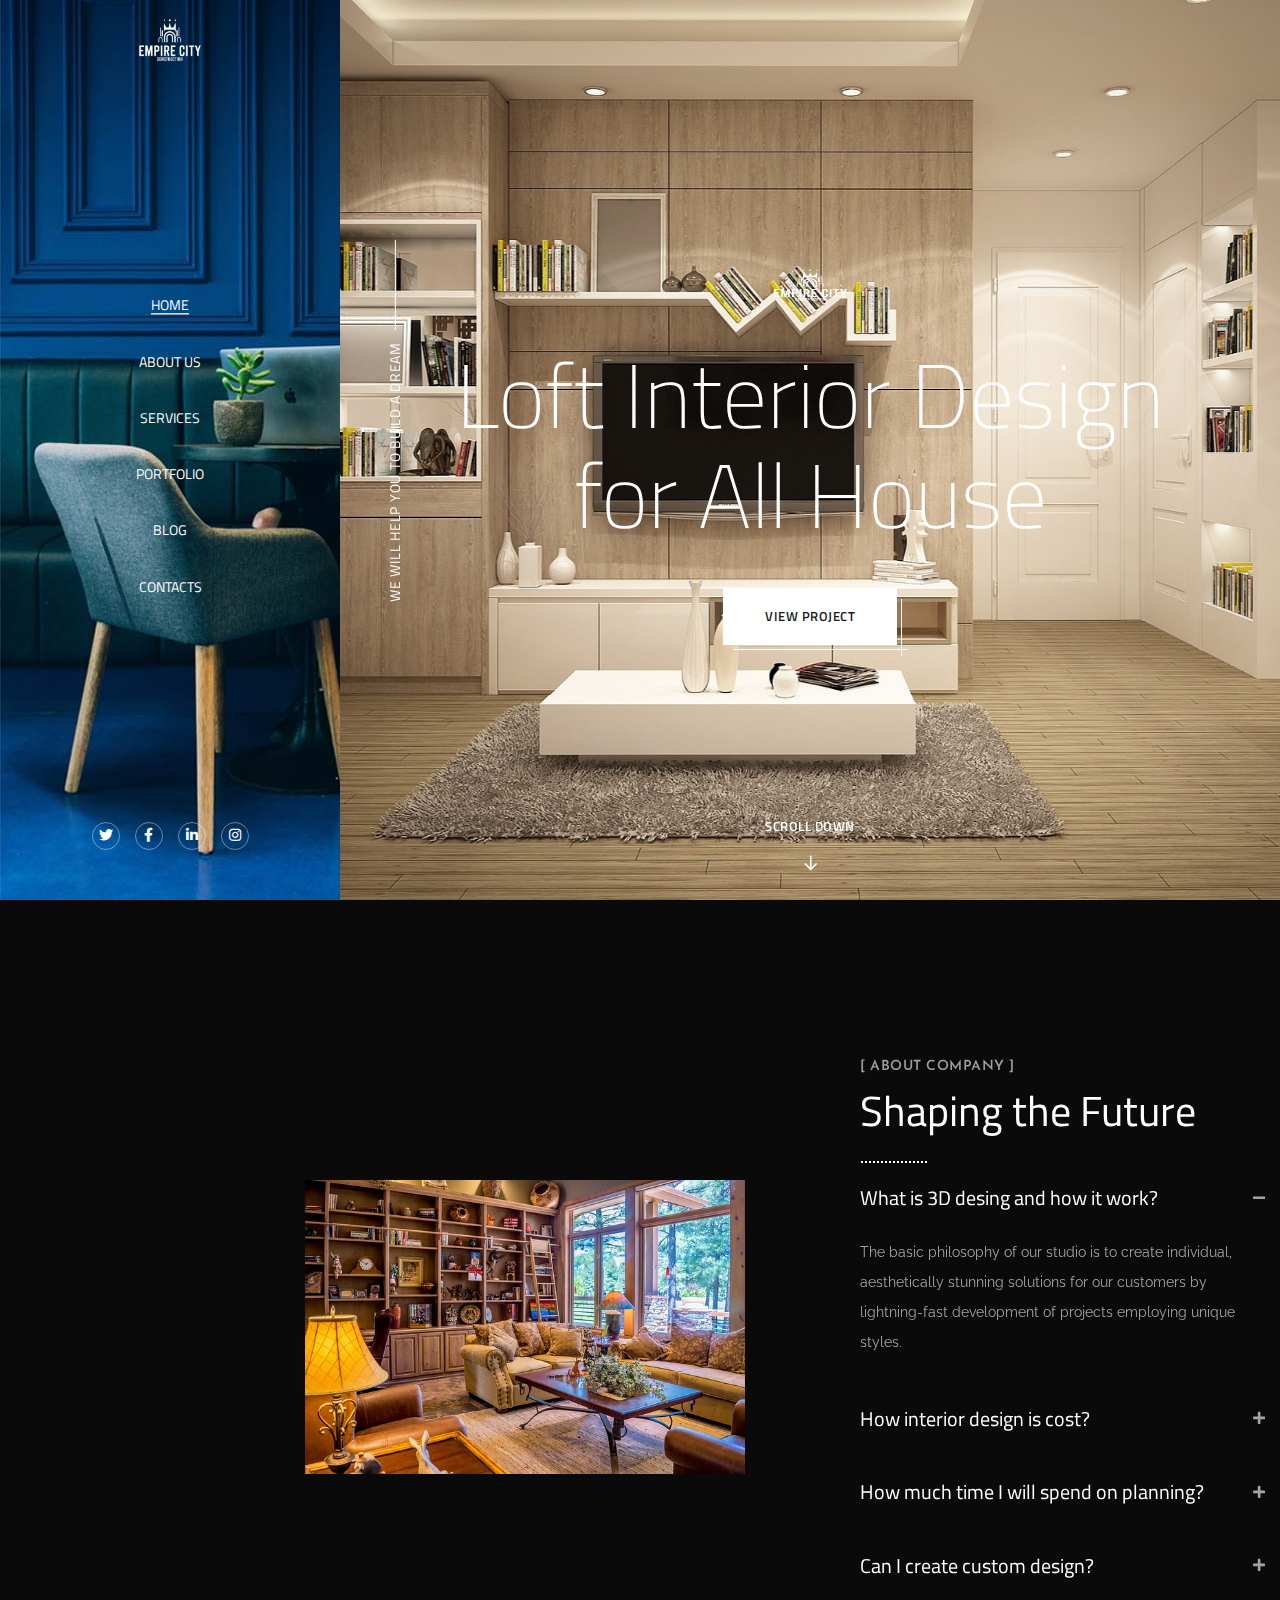
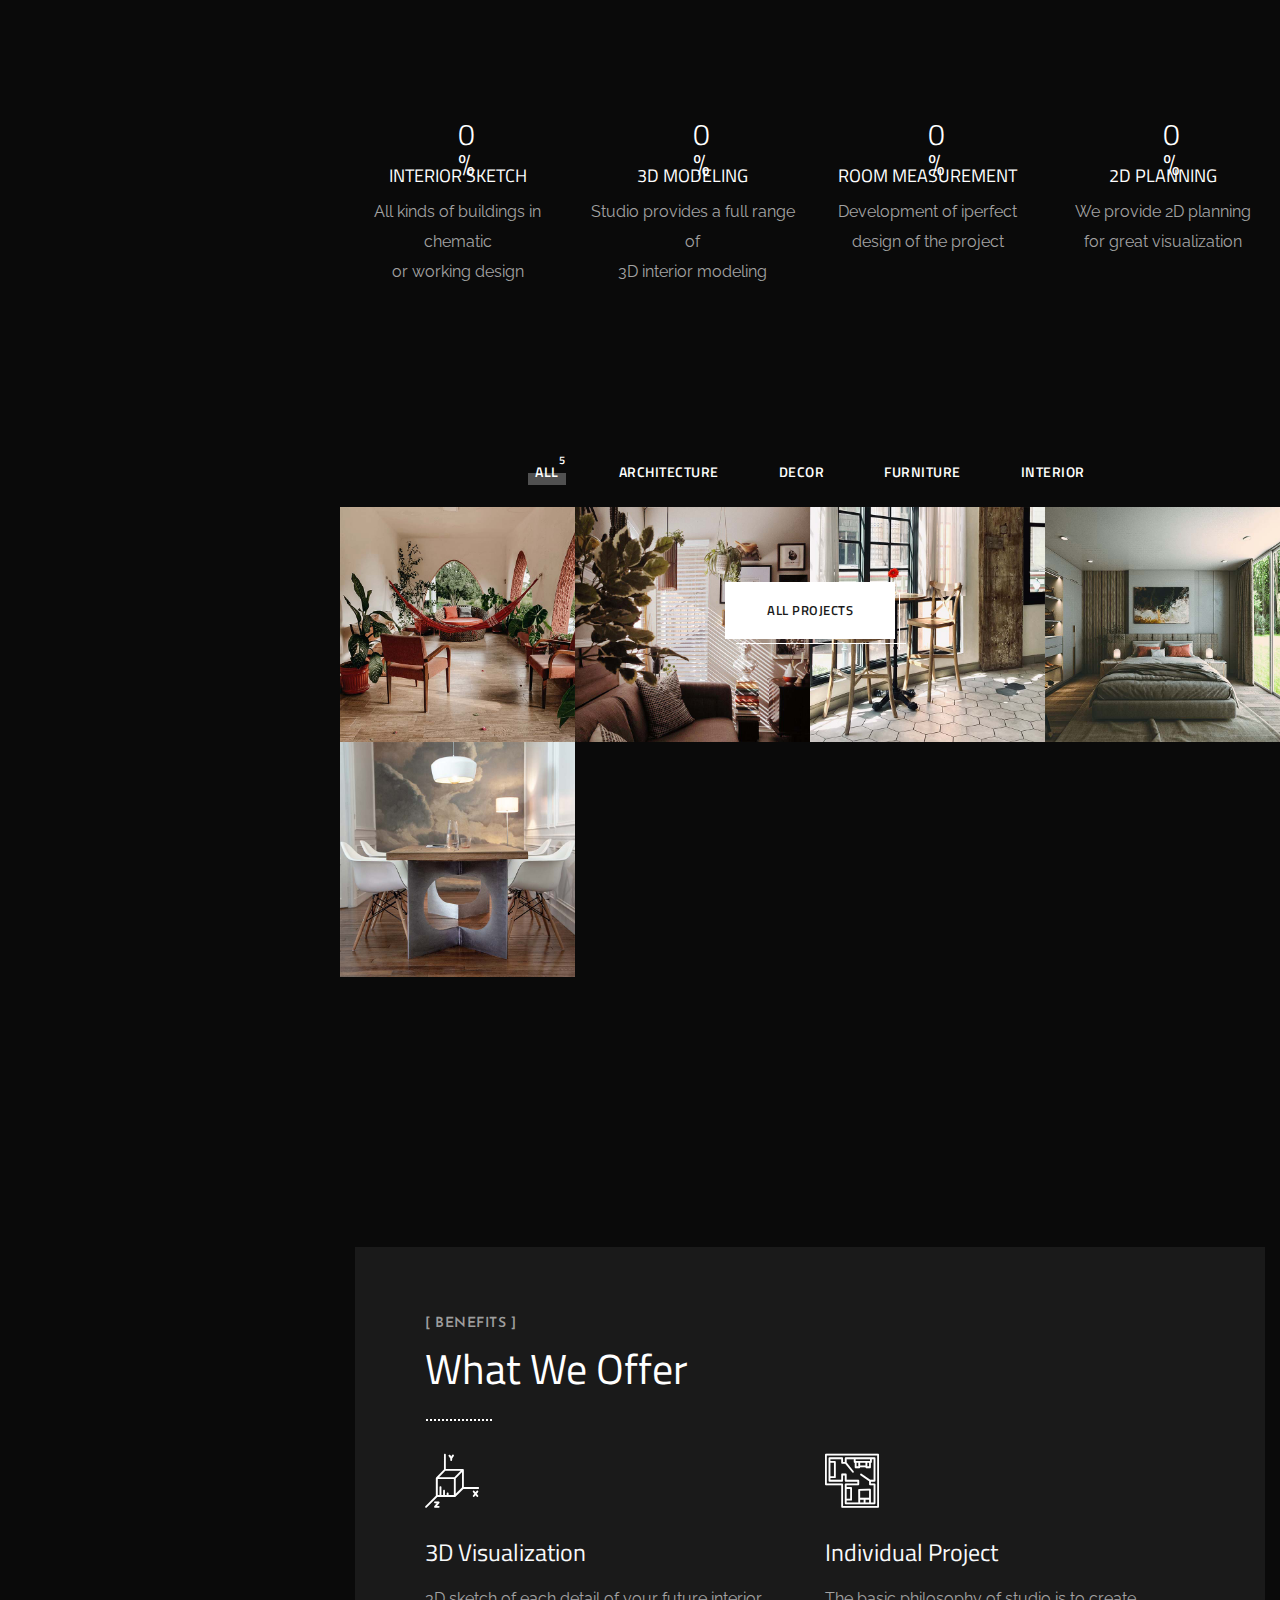
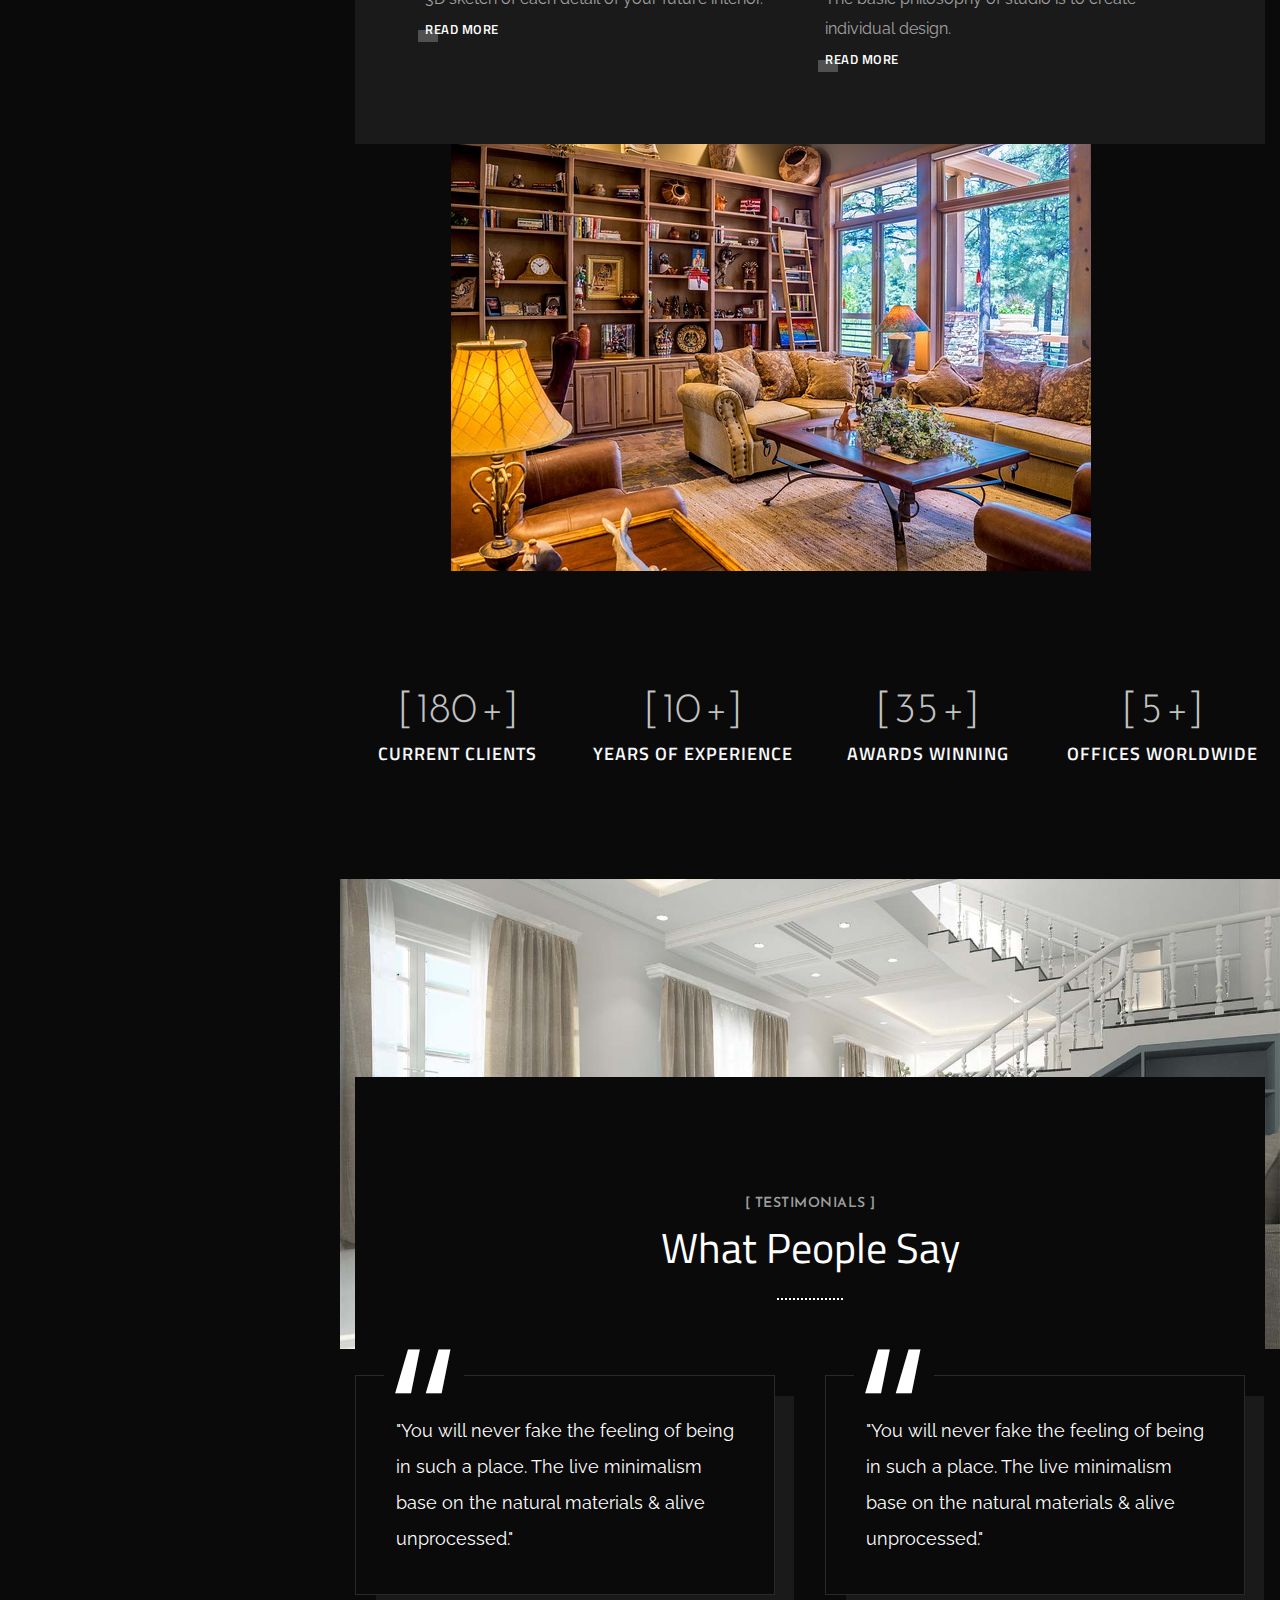
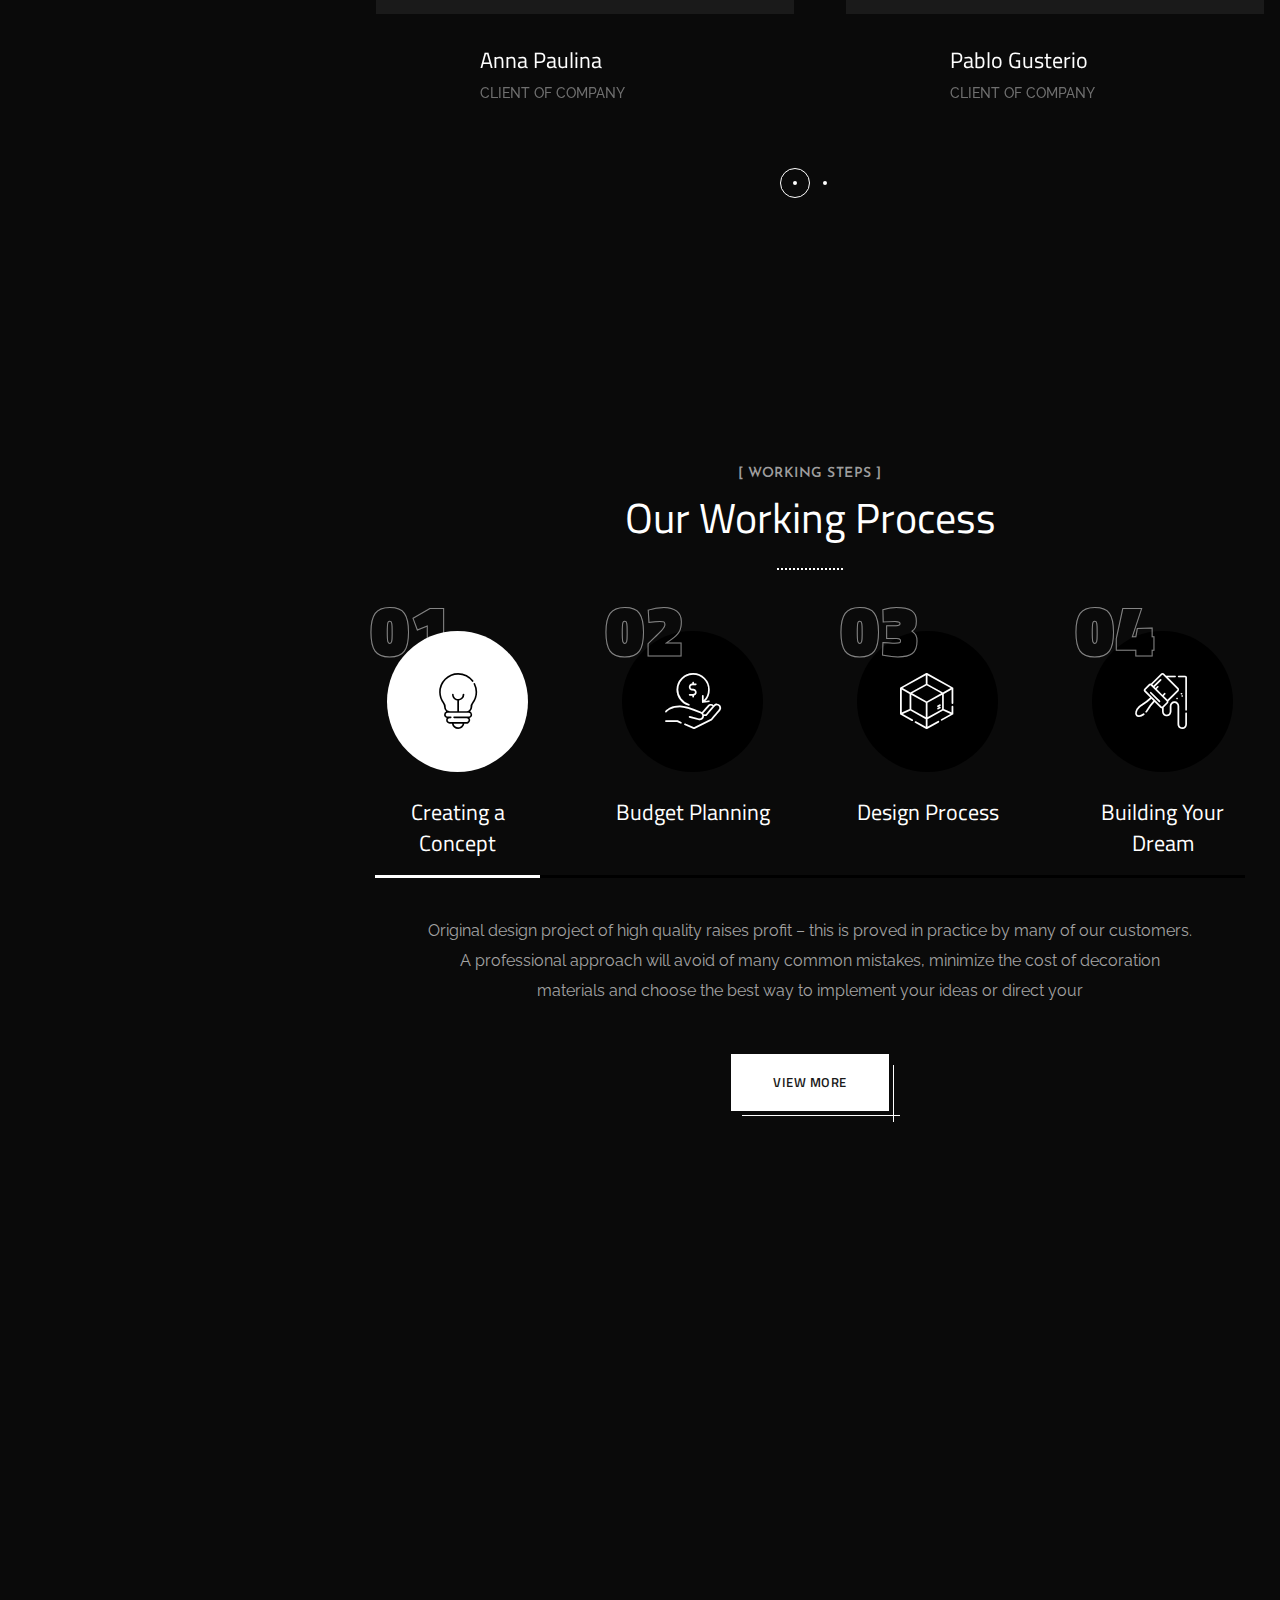
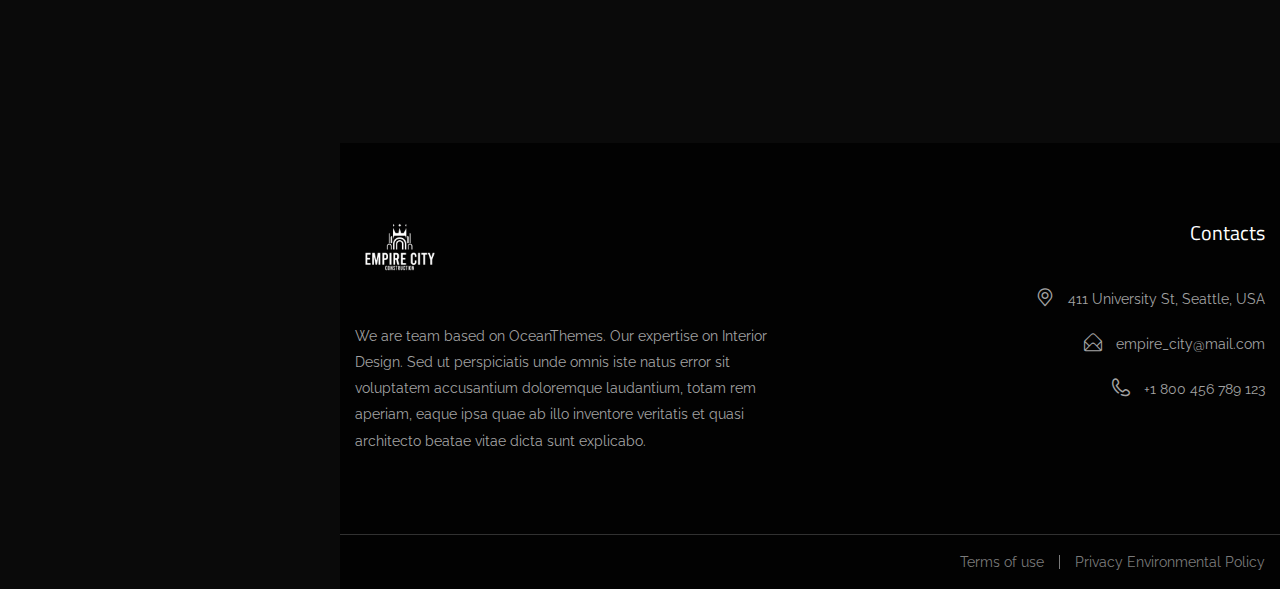
==== business-space.html @ 28b571f5 "First Look" ====
<!DOCTYPE html>
<html lang="en">

<head>
    <meta charset="utf-8">
    <meta http-equiv="X-UA-Compatible" content="IE=edge" />
    <meta name="viewport" content="width=device-width, initial-scale=1, maximum-scale=1" />
    <title>Empire City Construction</title>
    <link rel="shortcut icon" type="image/x-icon" href="images/favicon.png" />
    <link rel="stylesheet" href="css/bootstrap.min.css" />
    <link rel="stylesheet" href="css/font-awesome.min.css" />
    <link rel="stylesheet" href="css/flaticon.css" />
    <link rel="stylesheet" href="css/owl.carousel.min.css" />
    <link rel="stylesheet" href="css/owl.theme.css" />
    <link rel="stylesheet" href="css/vegas.css" />
    <link rel="stylesheet" href="css/magnific-popup.css" />
    <link rel="stylesheet" href="css/lightgallery.css" />
    <link rel="stylesheet" href="css/woocommerce.css" />
    <link rel="stylesheet" href="css/royal-preload.css" />

    <link rel="stylesheet" href="style.css" />
    <!-- REVOLUTION SLIDER CSS -->
</head>

<body class="header-vertical dark-scheme">
    <div id="royal_preloader"></div>
    <div id="page" class="site">
        <header id="site-header" class="site-header-vertical header-transparent">
            <!-- Main Header start -->
            <div class="header-desktop">
                <div class="side-nav">
                    <div class="side-nav-logo text-center sidenav-col">
                        <div id="site-nav-logo" class="site-logo">
                            <a href="index.html">
                                <img src="images/logo/Empire_city_logo.png" alt="Empire City" class="">
                            </a>
                        </div>
                    </div>
                    <div class="side-nav-main sidenav-col">
                        <nav id="menu-left" class="vertical-main-navigation">
                            <ul class="menu">
                                <li class="current-menu-item"><a href="index.html">Home</a></li>
                                <li><a href="#">About Us</a></li>
                                <li><a href="#">Services</a></li>
                                <li><a href="#">Portfolio</a></li>
                                <li><a href="#">Blog</a></li>
                                <li><a href="#">Contacts</a></li>
                            </ul>
                        </nav>
                    </div>
                    <div class="sidenav-col side-nav-cta text-center">
                    <!-- Call To Action -->
                        <div class="side-nav-social list-social">
                            <ul>
                                <li><a href="http://twitter.com" target="_self"><i class="fab fa-twitter"></i></a></li>
                                <li><a href="http://facebook.com" target="_self"><i class="fab fa-facebook-f"></i></a></li>
                                <li><a href="http://linkedin.com" target="_self"><i class="fab fa-linkedin-in"></i></a></li>
                                <li><a href="http://instagram" target="_self"><i class="fab fa-instagram"></i></a></li>
                            </ul>
                        </div>                           
                    </div>
                </div>
            </div>
            <div class="header_mobile">
                <div class="container-fluid">
                    <div class="octf-mainbar-row octf-row">
                        <div class="octf-col">
                            <div class="mlogo_wrapper clearfix">
                                <div class="mobile_logo">
                                    <a href="index.html">
                                        <img src="images/logo/Empire_city_logo.png" alt="Empire City">
                                    </a>
                                </div>
                            </div>
                        </div>
                        <!-- <div class="octf-col justify-content-end">
                            <div class="octf-search octf-cta-header">
                                <div class="toggle_search octf-cta-icons">
                                    <i class="ot-flaticon-search"></i>
                                </div>
                                <div class="h-search-form-field collapse">
                                    <div class="h-search-form-inner">
                                        <form role="search" method="get" class="search-form">
                                            <input type="search" class="search-field" placeholder="SEARCH..." value="" name="s">
                                            <button type="submit" class="search-submit"><i class="ot-flaticon-search"></i></button>
                                        </form>
                                    </div>                                  
                                </div>
                            </div> -->
                            <div class="octf-menu-mobile octf-cta-header">
                                <div id="mmenu-toggle" class="mmenu-toggle">
                                    <button><i class="ot-flaticon-menu"></i></button>
                                </div>
                                <div class="site-overlay mmenu-overlay"></div>
                                <div id="mmenu-wrapper" class="mmenu-wrapper on-right">
                                    <div class="mmenu-inner">
                                        <a class="mmenu-close" href="#"><i class="ot-flaticon-right-arrow"></i></a>
                                        <div class="mobile-nav">
                                            <ul id="menu-main-menu" class="mobile_mainmenu none-style">
                                                <li class="current-menu-item"><a href="index.html">Home</a></li>
                                                <li><a href="#">About Us</a></li>
                                                <li><a href="#">Services</a></li>
                                                <li><a href="#">Portfolio</a></li>
                                                <li><a href="#">Blog</a></li>
                                                <li><a href="#">Contacts</a></li>
                                            </ul>
                                        </div>
                                    </div>
                                </div>
                            </div>
                        </div>
                    </div>
                </div>
            </div>
        </header>

        <div id="content" class="site-content">
            <div id="hero-section" data-number="2" data-image-1="images/slider/02.jpg" data-image-2="images/slider/03.jpg" data-effect="fade">
                <div class="hero-content text-center">
                    <img src="images/logo/Empire_city_logo.png" class="hero-logo" alt="">
                    <h2>Loft Interior Design<br> for All House</h2>
                    <div class="ot-button">
                        <a href="#" class="octf-btn octf-btn-light">View Project</a>
                    </div>
                    <div class="hero-desc">
                        <p>we will help you to build a dream</p>
                    </div>
                </div><!-- /.hero-content -->
                <div class="btn-scroll">
                    <a class="scroll-target scroll-down" href="#about-side">Scroll Down</a>
                </div>
            </div>

            <section id="about-side" class="about-side pb-0">
                <div class="container-fluid">
                    <div class="row">
                        <div class="col-xl-6 col-lg-12 text-center align-self-center mb-5 mb-xl-0">
                            <div class="about-side-img">
                                <img src="images/gallery/01.jpg" alt="">
                            </div>
                        </div>
                        <div class="offset-xl-0 col-xl-6 offset-lg-0 col-lg-12 col-md-8 offset-md-2">
                            <div class="ml-xl-35 mr-xxl">
                                <div class="ot-heading is-dots">
                                    <span>[ about company ]</span>
                                    <h2 class="main-heading">Shaping the Future</h2>
                                </div>
                                <div class="ot-accordions s-dark">
                                    <div class="acc-item">
                                        <div class="acc-toggle flex-middle" data-default="yes">
                                            What is 3D desing and how it work?
                                            <span class="down"><i class="fas fa-plus"></i></span>
                                            <span class="up"><i class="fas fa-minus"></i></span>
                                        </div>
                                        <div class="acc-content">
                                            The basic philosophy of our studio is to create individual, aesthetically stunning solutions for our customers by lightning-fast development of projects employing unique styles.
                                        </div>
                                    </div>
                                    <div class="acc-item">
                                        <div class="acc-toggle flex-middle">
                                            How interior design is cost?
                                            <span class="down"><i class="fas fa-plus"></i></span>
                                            <span class="up"><i class="fas fa-minus"></i></span>
                                        </div>
                                        <div class="acc-content">
                                            The basic philosophy of our studio is to create individual, aesthetically stunning solutions for our customers by lightning-fast development of projects employing unique styles.
                                        </div>
                                    </div>
                                    <div class="acc-item">
                                        <div class="acc-toggle flex-middle">
                                            How much time I will spend on planning?
                                            <span class="down"><i class="fas fa-plus"></i></span>
                                            <span class="up"><i class="fas fa-minus"></i></span>
                                        </div>
                                        <div class="acc-content">
                                            The basic philosophy of our studio is to create individual, aesthetically stunning solutions for our customers by lightning-fast development of projects employing unique styles.
                                        </div>
                                    </div>
                                    <div class="acc-item">
                                        <div class="acc-toggle flex-middle">
                                            Can I create custom design?
                                            <span class="down"><i class="fas fa-plus"></i></span>
                                            <span class="up"><i class="fas fa-minus"></i></span>
                                        </div>
                                        <div class="acc-content">
                                            The basic philosophy of our studio is to create individual, aesthetically stunning solutions for our customers by lightning-fast development of projects employing unique styles.
                                        </div>
                                    </div>
                                </div>
                            </div>
                        </div>
                    </div>
                </div>
            </section>

            <section class="circle-side">
                <div class="container">
                    <div class="row">
                        <div class="col-xl-3 col-lg-6 col-md-6 col-sm-12 text-center mb-5 mb-xl-0">
                            <div class="circle-progress tbottom text-light" data-color="#fff" data-height="2" data-size="165" data-processed="true">
                                <div class="inner-bar" data-percent="75"><span><span class="percent">0</span>%</span></div>
                                <h4>interior sketch</h4>
                                <p class="main-color-stext">All kinds of buildings in chematic <br> or working design</p>
                            </div>
                        </div>
                        <div class="col-xl-3 col-lg-6 col-md-6 col-sm-12 text-center mb-5 mb-xl-0">
                            <div class="circle-progress tbottom text-light" data-color="#fff" data-height="2" data-size="165" data-processed="true">
                                <div class="inner-bar" data-percent="50"><span><span class="percent">0</span>%</span></div>
                                <h4>3D MODELING</h4>
                                <p class="main-color-stext">Studio provides a full range of <br> 3D interior modeling</p>
                            </div>
                        </div>
                        <div class="col-xl-3 col-lg-6 col-md-6 col-sm-12 text-center mb-5 mb-md-0">
                            <div class="circle-progress tbottom text-light" data-color="#fff" data-height="2" data-size="165" data-processed="true">
                                <div class="inner-bar" data-percent="75"><span><span class="percent">0</span>%</span></div>
                                <h4>ROOM MEASUREMENT</h4>
                                <p class="main-color-stext">Development of iperfect design of the project</p>
                            </div>
                        </div>
                        <div class="col-xl-3 col-lg-6 col-md-6 col-sm-12 text-center">
                            <div class="circle-progress tbottom text-light" data-color="#fff" data-height="2" data-size="165" data-processed="true">
                                <div class="inner-bar" data-percent="85"><span><span class="percent">0</span>%</span></div>
                                <h4>2D PLANNING</h4>
                                <p class="main-color-stext">We provide 2D planning <br> for great visualization</p>
                            </div>
                        </div>
                    </div>
                </div>
            </section>

            <section class="portfolio-side">
                <div class="container-fluid p-0">
                    <div class="project-filter-wrapper">
                        <ul class="project_filters s-light">
                            <li><a href="#" data-filter="*" class="selected btn-details">All<span class="filter-count"></span></a></li>
                            <li><a class="btn-details" href="#" data-filter=".category-14">Architecture<span class="filter-count"></span></a></li>         
                            <li><a class="btn-details" href="#" data-filter=".category-15">Decor<span class="filter-count"></span></a></li>
                            <li><a class="btn-details" href="#" data-filter=".category-20">Furniture<span class="filter-count"></span></a></li>
                            <li><a class="btn-details" href="#" data-filter=".category-19">Interior<span class="filter-count"></span></a></li>
                        </ul>
                        <div class="projects-grid pf_4_cols style-1 img-scale w-auto no-gaps mx-0">
                            <div class="grid-sizer"></div>
                            <div class="project-item category-19 ">
                                <div class="projects-box">
                                    <div class="projects-thumbnail">
                                        <a href="#">
                                            <img src="images/gallery/04.jpg" alt="">
                                        </a>
                                        <div class="overlay">
                                            <h5>Stylish Family Appartment</h5>
                                            <i class="ot-flaticon-add"></i>
                                        </div>
                                    </div>
                                    <div class="portfolio-info">
                                        <div class="portfolio-info-inner">
                                            <h5><a class="title-link" href="#">Stylish Family Appartment</a></h5>
                                            <p class="portfolio-cates"><a href="#">Interior</a></p> 
                                        </div>
                                        <a class="overlay" href="#"></a>
                                    </div>
                                </div>
                            </div>
                            <div class="project-item category-14 ">
                                <div class="projects-box">
                                    <div class="projects-thumbnail">
                                        <a href="#">
                                            <img src="images/gallery/05.jpg" alt="">
                                        </a>
                                        <div class="overlay">
                                            <h5>Minimal Guests House</h5>
                                            <i class="ot-flaticon-add"></i>
                                        </div>
                                    </div>
                                    <div class="portfolio-info">
                                        <div class="portfolio-info-inner">
                                            <h5><a class="title-link" href="#">Minimal Guests House</a></h5>
                                            <p class="portfolio-cates">
                                                <a href="#">Decor</a>
                                                <a href="#">Interior</a>
                                            </p>
                                        </div>
                                        <a class="overlay" href="#"></a>
                                    </div>
                                </div>
                            </div>
                            <div class="project-item category-15 ">
                                <div class="projects-box">
                                    <div class="projects-thumbnail">
                                        <a href="#">
                                            <img src="images/gallery/06.jpg" alt="">
                                        </a>
                                        <div class="overlay">
                                            <h5>Art Family Residence</h5>
                                            <i class="ot-flaticon-add"></i>
                                        </div>
                                    </div>
                                    <div class="portfolio-info">
                                        <div class="portfolio-info-inner">
                                            <h5><a class="title-link" href="#">Art Family Residence</a></h5>
                                            <p class="portfolio-cates"><a href="#">Architecture</a></p> 
                                        </div>
                                        <a class="overlay" href="#"></a>
                                    </div>
                                </div>
                            </div>
                            <div class="project-item category-20 ">
                                <div class="projects-box">
                                    <div class="projects-thumbnail">
                                        <a href="#">
                                            <img src="images/gallery/07.jpg" alt="">
                                        </a>
                                        <div class="overlay">
                                            <h5>Private House in Spain</h5>
                                            <i class="ot-flaticon-add"></i>
                                        </div>
                                    </div>
                                    <div class="portfolio-info">
                                        <div class="portfolio-info-inner">
                                            <h5><a class="title-link" href="#">Private House in Spain</a></h5>
                                            <p class="portfolio-cates"><a href="#">Furniture</a></p> 
                                        </div>
                                        <a class="overlay" href="#"></a>
                                    </div>
                                </div>
                            </div>
                            <div class="project-item category-19 ">
                                <div class="projects-box">
                                    <div class="projects-thumbnail">
                                        <a href="#">
                                            <img src="images/gallery/08.jpg" alt="">
                                        </a>
                                        <div class="overlay">
                                            <h5>Modern Villa in Belgium</h5>
                                            <i class="ot-flaticon-add"></i>
                                        </div>
                                    </div>
                                    <div class="portfolio-info">
                                        <div class="portfolio-info-inner">
                                            <h5><a class="title-link" href="#">Modern Villa in Belgium</a></h5>
                                            <p class="portfolio-cates"><a href="#">Furniture</a></p> 
                                        </div>
                                        <a class="overlay" href="#"></a>
                                    </div>
                                </div>
                            </div>
                            <!-- <div class="project-item category-14 ">
                                <div class="projects-box">
                                    <div class="projects-thumbnail">
                                        <a href="#">
                                            <img src="images/projects-grid/project6.jpg" alt="">
                                        </a>
                                        <div class="overlay">
                                            <h5>Minimalistic Style Appartment</h5>
                                            <i class="ot-flaticon-add"></i>
                                        </div>
                                    </div>
                                    <div class="portfolio-info">
                                        <div class="portfolio-info-inner">
                                            <h5><a class="title-link" href="#">Minimalistic Style Appartment</a></h5>
                                            <p class="portfolio-cates"><a href="#">Furniture</a><a href="#">interior</a></p> 
                                        </div>
                                        <a class="overlay" href="#"></a>
                                    </div>
                                </div>
                            </div>
                            <div class="project-item category-15">
                                <div class="projects-box">
                                    <div class="projects-thumbnail">
                                        <a href="#">
                                            <img src="images/projects-grid/project7.jpg" alt="">
                                        </a>
                                        <div class="overlay">
                                            <h5>Luxury Bathroom Interior</h5>
                                            <i class="ot-flaticon-add"></i>
                                        </div>
                                    </div>
                                    <div class="portfolio-info">
                                        <div class="portfolio-info-inner">
                                            <h5><a class="title-link" href="#">Luxury Bathroom Interior</a></h5>
                                            <p class="portfolio-cates"><a href="#">decor</a><a href="#">Furniture</a></p> 
                                        </div>
                                        <a class="overlay" href="#"></a>
                                    </div>
                                </div>
                            </div>
                            <div class="project-item category-14">
                                <div class="projects-box">
                                    <div class="projects-thumbnail">
                                        <a href="#">
                                            <img src="images/projects-grid/project8.jpg" alt="">
                                        </a>
                                        <div class="overlay">
                                            <h5>Loft Kitchen Interior</h5>
                                            <i class="ot-flaticon-add"></i>
                                        </div>
                                    </div>
                                    <div class="portfolio-info">
                                        <div class="portfolio-info-inner">
                                            <h5><a class="title-link" href="#">Loft Kitchen Interior</a></h5>
                                            <p class="portfolio-cates"><a href="#">architecture</a></p> 
                                        </div>
                                        <a class="overlay" href="#"></a>
                                    </div>
                                </div>
                            </div>
                        </div> -->
                        <div class="space-70"></div>
                        <div class="space-5"></div>
                        <div class="ot-button text-center">
                            <a href="#" class="octf-btn octf-btn-light border-hover-light">all Projects</a>
                        </div>
                    </div>
                </div>
            </section>

            <section class="benefit-side">
                <div class="container">
                    <div class="row mx-0">
                        <div class="benefit-side-block">
                            <div class="benefit-side-desc">
                                <div class="ot-heading is-dots">
                                    <span>[ benefits ]</span>
                                    <h2 class="main-heading">What We Offer</h2>
                                </div>
                                <div class="row">
                                    <div class="col-md-6 col-sm-12 mb-5 mb-md-0">
                                        <div class="icon-box icon-box--classic icon-box--icon-top">
                                            <div class="icon-main text-light"><span class="ot-flaticon-3d"></span></div>
                                            <div class="content-box">
                                                <h5><a class="text-light" href="#">3D Visualization</a></h5>
                                                <p>3D sketch of each detail of your future interior.</p>
                                            </div>
                                            <div class="link-box">
                                                <a href="#" class="btn-details">READ MORE</a>
                                            </div>
                                        </div>
                                    </div>
                                    <div class="col-md-6 col-sm-12">
                                        <div class="icon-box icon-box--classic icon-box--icon-top">
                                            <div class="icon-main text-light"><span class="ot-flaticon-blueprint"></span></div>
                                            <div class="content-box">
                                                <h5><a class="text-light" href="#">Individual Project</a></h5>
                                                <p>The basic philosophy of  studio is to create individual design.</p>
                                            </div>
                                            <div class="link-box">
                                                <a href="#" class="btn-details">READ MORE</a>
                                            </div>
                                        </div>
                                    </div>
                                </div>
                            </div>
                        </div>
                        <div class="benefit-side-img-block">
                            <div class="benefit-side-img text-center">
                                <img src="images/gallery/01.jpg" alt="">
                            </div>
                        </div>
                    </div>
                </div>
            </section>

            <section class="counter-side pt-0">
                <div class="container">
                    <div class="row">
                        <div class="col-xl-3 col-lg-6 col-md-6 col-sm-6 mb-4 mb-xl-0">
                            <div class="ot-counter">
                                <div>
                                    <span>[</span>
                                    <span class="num" data-to="180" data-time="2000">180</span>
                                    <span>+]</span>
                                </div>
                                <h6 class="text-light">Current Clients</h6>                            
                            </div>
                        </div>
                        <div class="col-xl-3 col-lg-6 col-md-6 col-sm-6 mb-4 mb-xl-0">
                            <div class="ot-counter">
                                <div>
                                    <span>[</span>
                                    <span class="num" data-to="10" data-time="2000">10</span>
                                    <span>+]</span>
                                </div>
                                <h6 class="text-light">years of experience</h6>                            
                            </div>
                        </div>
                        <div class="col-xl-3 col-lg-6 col-md-6 col-sm-6 mb-4 mb-sm-0">
                            <div class="ot-counter">
                                <div>
                                    <span>[</span>
                                    <span class="num" data-to="35" data-time="2000">35</span>
                                    <span>+]</span>
                                </div>
                                <h6 class="text-light">awards winning</h6>                             
                            </div>
                        </div>
                        <div class="col-xl-3 col-lg-6 col-md-6 col-sm-6">
                            <div class="ot-counter">
                                <div>
                                    <span>[</span>
                                    <span class="num" data-to="5" data-time="2000">5</span>
                                    <span>+]</span>
                                </div>
                                <h6 class="text-light">Offices Worldwide</h6>                              
                            </div>
                        </div>
                    </div>
                </div>
            </section>

            <div class="p-0">
                <img src="images/gallery/02.jpg" alt="">
            </div>

            <section class="testi-side-title p-0">
                <div class="container">
                    <div class="row">
                        <div class="col-md-12 text-center theratio-align-center">
                            <div class="testi-heading-side">
                                <div class="ot-heading is-dots">
                                    <span>[ testimonials ]</span>
                                    <h2 class="main-heading">What People Say</h2>
                                </div>
                            </div>
                        </div>
                    </div>
                </div>
            </section>

            <section class="testi-side pt-0">
                <div class="container">
                    <div class="ot-testimonials s-dark">
                        <div class="testimonial-inner ot-testimonials-slider-s1 owl-theme owl-carousel">
                            <div class="testi-item">
                                <div class="ttext">
                                    <div class="layer-behind"></div>
                                    <span></span>
                                    "You will never fake the feeling of being in such a place. The live minimalism base on the natural materials & alive unprocessed."                          
                                </div>
                                <div class="t-head flex-middle">
                                    <img src="images/testi1.png" alt="">
                                    <div class="tinfo">
                                        <h6>Anna Paulina</h6>
                                        <span>Client of Company</span>
                                    </div>
                                </div>
                            </div>
                            <div class="testi-item">
                                <div class="ttext">
                                    <div class="layer-behind"></div>
                                    <span></span>
                                    "You will never fake the feeling of being in such a place. The live minimalism base on the natural materials & alive unprocessed."                          
                                </div>
                                <div class="t-head flex-middle">
                                    <img src="images/testi2.png" alt="">
                                    <div class="tinfo">
                                        <h6>Pablo Gusterio</h6>
                                        <span>Client of Company</span>
                                    </div>
                                </div>
                            </div>
                            <div class="testi-item">
                                <div class="ttext">
                                    <div class="layer-behind"></div>
                                    <span></span>
                                    "You will never fake the feeling of being in such a place. The live minimalism base on the natural materials & alive unprocessed."                          
                                </div>
                                <div class="t-head flex-middle">
                                    <img src="images/testi3.png" alt="">
                                    <div class="tinfo">
                                        <h6>Kristina Lee</h6>
                                        <span>Client of Company</span>
                                    </div>
                                </div>
                            </div>
                        </div>
                    </div>
                </div>
            </section>

            <section class="process-step">
                <div class="container">
                    <div class="row">
                        <div class="col-lg-12 col-md-12 text-center theratio-align-center">
                            <div class="ot-heading is-dots">
                                <span>[ working steps ]</span>
                                <h2 class="main-heading">Our Working Process</h2>
                            </div>
                        </div>
                    </div>
                    <div class="row">
                        <div class="col-lg-12 col-md-12">
                            <div class="ot-process" data-tab="true">
                                <ul class="process_nav unstyle">
                                    <li class="current">
                                        <div class="icon-main">
                                            <span class="dcell"><i class="ot-flaticon-tip"></i></span>
                                            <span class="number-stroke">01</span>
                                        </div>
                                        <h5>Creating a Concept</h5>
                                    </li>
                                    <li>
                                        <div class="icon-main">
                                            <span class="dcell"><i class="ot-flaticon-money-back"></i></span>
                                            <span class="number-stroke">02</span>
                                        </div>
                                        <h5>Budget Planning</h5>
                                    </li>
                                    <li>
                                        <div class="icon-main">
                                            <span class="dcell"><i class="ot-flaticon-3d-1"></i></span>
                                            <span class="number-stroke">03</span>
                                        </div>
                                        <h5>Design Process</h5>
                                    </li>
                                    <li>
                                        <div class="icon-main">
                                            <span class="dcell"><i class="ot-flaticon-paint-1"></i></span>
                                            <span class="number-stroke">04</span>
                                        </div>
                                        <h5>Building Your Dream</h5>
                                    </li>
                                </ul>
                                <div class="process-des">
                                    <div class="process-des-item">Original design project of high quality raises profit – this is proved in practice by many of our customers. A professional approach will avoid of many common mistakes, minimize the cost of decoration materials and choose the best way to implement your ideas or direct your</div>
                                    <div class="process-des-item">Original design project of high quality raises profit – this is proved in practice by many of our customers. A professional approach will avoid of many common mistakes, minimize the cost of decoration materials and choose the best way to implement your ideas or direct your</div>
                                    <div class="process-des-item">Original design project of high quality raises profit – this is proved in practice by many of our customers. A professional approach will avoid of many common mistakes, minimize the cost of decoration materials and choose the best way to implement your ideas or direct your</div>
                                    <div class="process-des-item">Original design project of high quality raises profit – this is proved in practice by many of our customers. A professional approach will avoid of many common mistakes, minimize the cost of decoration materials and choose the best way to implement your ideas or direct your</div>
                                </div>
                            </div>
                        </div>
                        <div class="col-md-12 text-center pt-5">
                            <div class="ot-button">
                                <a href="#" class="octf-btn octf-btn-light border-hover-light">view more</a>
                            </div>
                        </div>
                    </div>
                </div>
            </section>

            <div class="side-map">
                <div class="map">
                    <iframe src="https://www.google.com/maps/embed?pb=!1m18!1m12!1m3!1d86077.66255184308!2d-122.40402224079803!3d47.60810999586645!2m3!1f0!2f0!3f0!3m2!1i1024!2i768!4f13.1!3m3!1m2!1s0x54906ab3f905c4b1%3A0x96bf575ff75ab1aa!2s411%20University%20St%2C%20Seattle%2C%20WA%2098101%2C%20Hoa%20K%E1%BB%B3!5e0!3m2!1svi!2s!4v1584084043716!5m2!1svi!2s" height="522" style="border:0;" allowfullscreen="" aria-hidden="false" tabindex="0"></iframe>
                </div>
            </div>

        </div>
        

    <footer id="site-footer" class="site-footer">
        <div class="container">
            <div class="row">
                <div class="col-md-6 col-sm-12 mb-4 mb-xl-0">
                    <div class="widget-footer footer-side-nav">
                        <img src="images/logo/Empire_city_logo.png" class="footer-logo" alt="">
                        <p>We are team based on OceanThemes. Our expertise on Interior Design. Sed ut perspiciatis unde omnis iste natus error sit voluptatem accusantium doloremque laudantium, totam rem aperiam, eaque ipsa quae ab illo inventore veritatis et quasi architecto beatae vitae dicta sunt explicabo.</p>
                    </div>
                </div>
                <div class="col-md-6 col-sm-12 text-right">
                    <div class="widget-footer footer-side-nav">
                        <h6>Contacts</h6>
                        <ul class="footer-list">
                            <li class="footer-list-item">
                                <span class="list-item-icon"><i class="ot-flaticon-place"></i></span>
                                <span class="list-item-text">411 University St, Seattle, USA</span>
                            </li>
                            <li class="footer-list-item">
                                <span class="list-item-icon"><i class="ot-flaticon-mail"></i></span>
                                <span class="list-item-text">empire_city@mail.com</span>
                            </li>
                            <li class="footer-list-item">
                                <span class="list-item-icon"><i class="ot-flaticon-phone-call"></i></span>
                                <span class="list-item-text">+1 800 456 789 123</span>
                            </li>
                        </ul>
                    </div>
                </div>
            </div>
        </div>
    </footer><!-- #site-footer -->
    <div class="footer-bottom footer-bottom-nav">
        <div class="container">
            <div class="row">
                <div class="col-lg-7 col-md-12 mb-4 mb-lg-0">
                    <!-- <p>Copyright © 2020 Theratio by <a class="text-light" href="#">ThemeModern</a>. All Rights Reserved.</p> -->
                </div>
                <div class="col-lg-5 col-md-12 align-self-center">
                    <ul class="icon-list-items inline-items justify-content-lg-end">
                        <li class="icon-list-item inline-item">
                            <a href="#"><span class="icon-list-text">Terms of use</span></a>
                        </li>
                        <li class="icon-list-item inline-item">
                            <a href="#"><span class="icon-list-text">Privacy Environmental Policy</span></a>
                        </li>
                    </ul>
                </div>
            </div>
        </div>
    </div>
</div><!-- #page -->
<a id="back-to-top" href="#" class="show"><i class="ot-flaticon-left-arrow"></i></a>
        <!-- jQuery -->
    <script src="js/jquery.min.js"></script>
    <script src="js/mousewheel.min.js"></script>
    <script src="js/lightgallery-all.min.js"></script>
    <script src="js/jquery.magnific-popup.min.js"></script>
    <script src="js/jquery.isotope.min.js"></script>
    <script src="js/owl.carousel.min.js"></script>
    <script src="js/easypiechart.min.js"></script>
    <script src="js/jquery.countdown.min.js"></script>
    <script src="js/vegas.js"></script>
    <script src="js/scripts.js"></script>
    <script src="js/royal_preloader.min.js"></script>
    <!-- REVOLUTION JS FILES -->

    <script>
        window.jQuery = window.$ = jQuery;  
        (function($) { "use strict";
            //Preloader
            Royal_Preloader.config({
                mode           :   'progress',
                background     :   '#1a1a1a',
            });
        })(jQuery);
    </script>  
</body>
</html>
---- css/flaticon.css ----
/*
  	Flaticon icon font: Flaticon
  	Creation date: 21/03/2020 07:56
  	*/

@font-face {
  font-family: "Flaticon";
  src: url("../fonts/Flaticon.eot");
  src: url("../fonts/Flaticon.eot?#iefix") format("embedded-opentype"),
       url("../fonts/Flaticon.woff2") format("woff2"),
       url("../fonts/Flaticon.woff") format("woff"),
       url("../fonts/Flaticon.ttf") format("truetype"),
       url("../fonts/Flaticon.svg#Flaticon") format("svg");
  font-weight: normal;
  font-style: normal;
}

@media screen and (-webkit-min-device-pixel-ratio:0) {
  @font-face {
    font-family: "Flaticon";
    src: url("./Flaticon.svg#Flaticon") format("svg");
  }
}

[class^="ot-flaticon-"]:before, [class*=" ot-flaticon-"]:before,
[class^="ot-flaticon-"]:after, [class*=" ot-flaticon-"]:after {   
  font-family: Flaticon;
  font-size: 21px;
  font-style: normal;
}

.ot-flaticon-support:before { content: "\f100"; }
.ot-flaticon-document:before { content: "\f101"; }
.ot-flaticon-video:before { content: "\f102"; }
.ot-flaticon-file:before { content: "\f103"; }
.ot-flaticon-next:before { content: "\f104"; }
.ot-flaticon-menu:before { content: "\f105"; }
.ot-flaticon-left-arrow:before { content: "\f106"; }
.ot-flaticon-button:before { content: "\f107"; }
.ot-flaticon-play-button:before { content: "\f108"; }
.ot-flaticon-search:before { content: "\f109"; }
.ot-flaticon-search-1:before { content: "\f10a"; }
.ot-flaticon-shopping-bag:before { content: "\f10b"; }
.ot-flaticon-place:before { content: "\f10c"; }
.ot-flaticon-phone-call:before { content: "\f10d"; }
.ot-flaticon-3d:before { content: "\f10e"; }
.ot-flaticon-pantone:before { content: "\f10f"; }
.ot-flaticon-sphere:before { content: "\f110"; }
.ot-flaticon-measure:before { content: "\f111"; }
.ot-flaticon-title:before { content: "\f112"; }
.ot-flaticon-home:before { content: "\f113"; }
.ot-flaticon-house:before { content: "\f114"; }
.ot-flaticon-mail:before { content: "\f115"; }
.ot-flaticon-add:before { content: "\f116"; }
.ot-flaticon-quote:before { content: "\f117"; }
.ot-flaticon-send:before { content: "\f118"; }
.ot-flaticon-blueprint:before { content: "\f119"; }
.ot-flaticon-tip:before { content: "\f11a"; }
.ot-flaticon-money-back:before { content: "\f11b"; }
.ot-flaticon-vector:before { content: "\f11c"; }
.ot-flaticon-tools:before { content: "\f11d"; }
.ot-flaticon-3d-1:before { content: "\f11e"; }
.ot-flaticon-heart:before { content: "\f11f"; }
.ot-flaticon-link:before { content: "\f120"; }
.ot-flaticon-pin:before { content: "\f121"; }
.ot-flaticon-cube:before { content: "\f122"; }
.ot-flaticon-blueprint-1:before { content: "\f123"; }
.ot-flaticon-brickwall:before { content: "\f124"; }
.ot-flaticon-paint:before { content: "\f125"; }
.ot-flaticon-diamond:before { content: "\f126"; }
.ot-flaticon-box:before { content: "\f127"; }
.ot-flaticon-cactus:before { content: "\f128"; }
.ot-flaticon-house-1:before { content: "\f129"; }
.ot-flaticon-paint-1:before { content: "\f12a"; }
.ot-flaticon-type:before { content: "\f12b"; }
.ot-flaticon-type-1:before { content: "\f12c"; }
.ot-flaticon-3d-2:before { content: "\f12d"; }
.ot-flaticon-close:before { content: "\f12e"; }
.ot-flaticon-favorite:before { content: "\f12f"; }
.ot-flaticon-close-1:before { content: "\f130"; }
.ot-flaticon-warning-sign:before { content: "\f131"; }
.ot-flaticon-info:before { content: "\f132"; }
.ot-flaticon-check-mark-black-outline:before { content: "\f133"; }
.ot-flaticon-right-arrow:before { content: "\f134"; }
.ot-flaticon-quote-1:before { content: "\f135"; }
.ot-flaticon-quote-2:before { content: "\f136"; }
---- css/vegas.css ----
.vegas-wrapper,
.vegas-overlay,
.vegas-timer,
.vegas-slide,
.vegas-slide-inner {
    position: absolute;
    top: 0;
    left: 0;
    bottom: 0;
    right: 0;
    overflow: hidden;
    border: none;
    padding: 0;
    margin: 0;
}

.vegas-overlay {
    opacity: .5;
}

.vegas-timer {
    top: auto;
    bottom: 0;
    height: 2px;
}

.vegas-timer-progress {
    width: 0%;
    height: 100%;
    background: white;
    -webkit-transition: width ease-out;
    transition: width ease-out;
}

.vegas-timer-running .vegas-timer-progress {
    width: 100%;
}

.vegas-slide,
.vegas-slide-inner {
    margin: 0;
    padding: 0;
    background: transparent center center no-repeat;
    -webkit-transform: translateZ(0);
            transform: translateZ(0);
}

body .vegas-container {
    overflow: hidden !important;
    position: relative;
}

.vegas-video {
    min-width: 100%;
    min-height: 100%;
    width: auto;
    height: auto;
}

body.vegas-container {
    overflow: auto;
    position: static;
    z-index: -2;
}

body.vegas-container > .vegas-timer,
body.vegas-container > .vegas-overlay,
body.vegas-container > .vegas-slide {
    position: fixed;
    z-index: -1;
}

/* Target Safari IOS7+ in order to add 76px */
_::full-page-media, _:future,
:root body.vegas-container > .vegas-slide,
:root body.vegas-container > .vegas-overlay {
    bottom: -76px;
}

/*******************************************/
/* blur transition */
/*******************************************/
.vegas-transition-blur,
.vegas-transition-blur2 {
    opacity: 0;
    -webkit-filter: blur(32px);
            filter: blur(32px);
}

.vegas-transition-blur-in,
.vegas-transition-blur2-in {
    opacity: 1;
    -webkit-filter: blur(0px);
            filter: blur(0px);
}

.vegas-transition-blur2-out {
    opacity: 0;
}

/*******************************************/
/* burn transition */
/*******************************************/
.vegas-transition-burn,
.vegas-transition-burn2 {
    opacity: 0;
    -webkit-filter: contrast(1000%) saturate(1000%);
            filter: contrast(1000%) saturate(1000%);
}

.vegas-transition-burn-in,
.vegas-transition-burn2-in {
    opacity: 1;
    -webkit-filter: contrast(100%) saturate(100%);
            filter: contrast(100%) saturate(100%);
}

.vegas-transition-burn2-out {
    opacity: 0;
    -webkit-filter: contrast(1000%) saturate(1000%);
            filter: contrast(1000%) saturate(1000%);
}

/*******************************************/
/* fade transition */
/*******************************************/
.vegas-transition-fade,
.vegas-transition-fade2 {
    opacity: 0;
}

.vegas-transition-fade-in,
.vegas-transition-fade2-in {
    opacity: 1;
}

.vegas-transition-fade2-out {
    opacity: 0;
}

/*******************************************/
/* flash transition */
/*******************************************/
.vegas-transition-flash,
.vegas-transition-flash2 {
    opacity: 0;
    -webkit-filter: brightness(25);
            filter: brightness(25);
}

.vegas-transition-flash-in,
.vegas-transition-flash2-in {
    opacity: 1;
    -webkit-filter: brightness(1);
            filter: brightness(1);
}

.vegas-transition-flash2-out {
    opacity: 0;
    -webkit-filter: brightness(25);
            filter: brightness(25);
}

/*******************************************/
/* negative transition */
/*******************************************/
.vegas-transition-negative,
.vegas-transition-negative2 {
    opacity: 0;
    -webkit-filter: invert(100%);
            filter: invert(100%);
}

.vegas-transition-negative-in,
.vegas-transition-negative2-in {
    opacity: 1;
    -webkit-filter: invert(0);
            filter: invert(0);
}

.vegas-transition-negative2-out {
    opacity: 0;
    -webkit-filter: invert(100%);
            filter: invert(100%);
}

/*******************************************/
/* slideDown transition */
/*******************************************/
.vegas-transition-slideDown,
.vegas-transition-slideDown2 {
    -webkit-transform: translateY(-100%);
            transform: translateY(-100%);
}

.vegas-transition-slideDown-in,
.vegas-transition-slideDown2-in {
    -webkit-transform: translateY(0%);
            transform: translateY(0%);
}

.vegas-transition-slideDown2-out {
    -webkit-transform: translateY(100%);
            transform: translateY(100%);
}

/*******************************************/
/* slideLeft transition */
/*******************************************/
.vegas-transition-slideLeft,
.vegas-transition-slideLeft2 {
    -webkit-transform: translateX(100%);
            transform: translateX(100%);
}

.vegas-transition-slideLeft-in,
.vegas-transition-slideLeft2-in {
    -webkit-transform: translateX(0%);
            transform: translateX(0%);
}

.vegas-transition-slideLeft2-out {
    -webkit-transform: translateX(-100%);
            transform: translateX(-100%);
}

/*******************************************/
/* slideRight transition */
/*******************************************/
.vegas-transition-slideRight,
.vegas-transition-slideRight2 {
    -webkit-transform: translateX(-100%);
            transform: translateX(-100%);
}

.vegas-transition-slideRight-in,
.vegas-transition-slideRight2-in {
    -webkit-transform: translateX(0%);
            transform: translateX(0%);
}

.vegas-transition-slideRight2-out {
    -webkit-transform: translateX(100%);
            transform: translateX(100%);
}

/*******************************************/
/* slideUp transition */
/*******************************************/
.vegas-transition-slideUp,
.vegas-transition-slideUp2 {
    -webkit-transform: translateY(100%);
            transform: translateY(100%);
}

.vegas-transition-slideUp-in,
.vegas-transition-slideUp2-in {
    -webkit-transform: translateY(0%);
            transform: translateY(0%);
}

.vegas-transition-slideUp2-out {
    -webkit-transform: translateY(-100%);
            transform: translateY(-100%);
}

/*******************************************/
/* swirlLeft transition */
/*******************************************/
.vegas-transition-swirlLeft,
.vegas-transition-swirlLeft2 {
    -webkit-transform: scale(2) rotate(35deg);
            transform: scale(2) rotate(35deg);
    opacity: 0;
}

.vegas-transition-swirlLeft-in,
.vegas-transition-swirlLeft2-in {
    -webkit-transform: scale(1) rotate(0deg);
            transform: scale(1) rotate(0deg);
    opacity: 1;
}

.vegas-transition-swirlLeft2-out {
    -webkit-transform: scale(2) rotate(-35deg);
            transform: scale(2) rotate(-35deg);
    opacity: 0;
}

/*******************************************/
/* swirlRight transition */
/*******************************************/
.vegas-transition-swirlRight,
.vegas-transition-swirlRight2 {
    -webkit-transform: scale(2) rotate(-35deg);
            transform: scale(2) rotate(-35deg);
    opacity: 0;
}

.vegas-transition-swirlRight-in,
.vegas-transition-swirlRight2-in {
    -webkit-transform: scale(1) rotate(0deg);
            transform: scale(1) rotate(0deg);
    opacity: 1;
}

.vegas-transition-swirlRight2-out {
    -webkit-transform: scale(2) rotate(35deg);
            transform: scale(2) rotate(35deg);
    opacity: 0;
}

/*******************************************/
/* zoomIn transition */
/*******************************************/
.vegas-transition-zoomIn,
.vegas-transition-zoomIn2 {
    -webkit-transform: scale(0);
            transform: scale(0);
    opacity: 0;
}

.vegas-transition-zoomIn-in,
.vegas-transition-zoomIn2-in {
    -webkit-transform: scale(1);
            transform: scale(1);
    opacity: 1;
}

.vegas-transition-zoomIn2-out {
    -webkit-transform: scale(2);
            transform: scale(2);
    opacity: 0;
}

/*******************************************/
/* zoomOut transition */
/*******************************************/
.vegas-transition-zoomOut,
.vegas-transition-zoomOut2 {
    -webkit-transform: scale(2);
            transform: scale(2);
    opacity: 0;
}

.vegas-transition-zoomOut-in,
.vegas-transition-zoomOut2-in {
    -webkit-transform: scale(1);
            transform: scale(1);
    opacity: 1;
}

.vegas-transition-zoomOut2-out {
    -webkit-transform: scale(0);
            transform: scale(0);
    opacity: 0;
}

/*******************************************/
/* kenburns animation */
/*******************************************/
.vegas-animation-kenburns {
    -webkit-animation: kenburns ease-out;
            animation: kenburns ease-out;
}

@-webkit-keyframes kenburns {
    0% {
        -webkit-transform: scale(1.5);
                transform: scale(1.5);
    }
    100% {
        -webkit-transform: scale(1);
                transform: scale(1);
    }
}

@keyframes kenburns {
    0% {
        -webkit-transform: scale(1.5);
                transform: scale(1.5);
    }
    100% {
        -webkit-transform: scale(1);
                transform: scale(1);
    }
}

/*******************************************/
/* kenburnsDownLeft animation */
/*******************************************/
.vegas-animation-kenburnsDownLeft {
    -webkit-animation: kenburnsDownLeft ease-out;
            animation: kenburnsDownLeft ease-out;
}

@-webkit-keyframes kenburnsDownLeft {
    0% {
        -webkit-transform: scale(1.5) translate(10%, -10%);
                transform: scale(1.5) translate(10%, -10%);
    }
    100% {
        -webkit-transform: scale(1) translate(0, 0);
                transform: scale(1) translate(0, 0);
    }
}

@keyframes kenburnsDownLeft {
    0% {
        -webkit-transform: scale(1.5) translate(10%, -10%);
                transform: scale(1.5) translate(10%, -10%);
    }
    100% {
        -webkit-transform: scale(1) translate(0, 0);
                transform: scale(1) translate(0, 0);
    }
}

/*******************************************/
/* kenburnsDownRight animation */
/*******************************************/
.vegas-animation-kenburnsDownRight {
    -webkit-animation: kenburnsDownRight ease-out;
            animation: kenburnsDownRight ease-out;
}

@-webkit-keyframes kenburnsDownRight {
    0% {
        -webkit-transform: scale(1.5) translate(-10%, -10%);
                transform: scale(1.5) translate(-10%, -10%);
    }
    100% {
        -webkit-transform: scale(1) translate(0, 0);
                transform: scale(1) translate(0, 0);
    }
}

@keyframes kenburnsDownRight {
    0% {
        -webkit-transform: scale(1.5) translate(-10%, -10%);
                transform: scale(1.5) translate(-10%, -10%);
    }
    100% {
        -webkit-transform: scale(1) translate(0, 0);
                transform: scale(1) translate(0, 0);
    }
}

/*******************************************/
/* kenburnsDown animation */
/*******************************************/
.vegas-animation-kenburnsDown {
    -webkit-animation: kenburnsDown ease-out;
            animation: kenburnsDown ease-out;
}

@-webkit-keyframes kenburnsDown {
    0% {
        -webkit-transform: scale(1.5) translate(0, -10%);
                transform: scale(1.5) translate(0, -10%);
    }
    100% {
        -webkit-transform: scale(1) translate(0, 0);
                transform: scale(1) translate(0, 0);
    }
}

@keyframes kenburnsDown {
    0% {
        -webkit-transform: scale(1.5) translate(0, -10%);
                transform: scale(1.5) translate(0, -10%);
    }
    100% {
        -webkit-transform: scale(1) translate(0, 0);
                transform: scale(1) translate(0, 0);
    }
}

/*******************************************/
/* kenburnsLeft animation */
/*******************************************/
.vegas-animation-kenburnsLeft {
    -webkit-animation: kenburnsLeft ease-out;
            animation: kenburnsLeft ease-out;
}

@-webkit-keyframes kenburnsLeft {
    0% {
        -webkit-transform: scale(1.5) translate(10%, 0);
                transform: scale(1.5) translate(10%, 0);
    }
    100% {
        -webkit-transform: scale(1) translate(0, 0);
                transform: scale(1) translate(0, 0);
    }
}

@keyframes kenburnsLeft {
    0% {
        -webkit-transform: scale(1.5) translate(10%, 0);
                transform: scale(1.5) translate(10%, 0);
    }
    100% {
        -webkit-transform: scale(1) translate(0, 0);
                transform: scale(1) translate(0, 0);
    }
}

/*******************************************/
/* kenburnsRight animation */
/*******************************************/
.vegas-animation-kenburnsRight {
    -webkit-animation: kenburnsRight ease-out;
            animation: kenburnsRight ease-out;
}

@-webkit-keyframes kenburnsRight {
    0% {
        -webkit-transform: scale(1.5) translate(-10%, 0);
                transform: scale(1.5) translate(-10%, 0);
    }
    100% {
        -webkit-transform: scale(1) translate(0, 0);
                transform: scale(1) translate(0, 0);
    }
}

@keyframes kenburnsRight {
    0% {
        -webkit-transform: scale(1.5) translate(-10%, 0);
                transform: scale(1.5) translate(-10%, 0);
    }
    100% {
        -webkit-transform: scale(1) translate(0, 0);
                transform: scale(1) translate(0, 0);
    }
}

/*******************************************/
/* kenburnsUpLeft animation */
/*******************************************/
.vegas-animation-kenburnsUpLeft {
    -webkit-animation: kenburnsUpLeft ease-out;
            animation: kenburnsUpLeft ease-out;
}

@-webkit-keyframes kenburnsUpLeft {
    0% {
        -webkit-transform: scale(1.5) translate(10%, 10%);
                transform: scale(1.5) translate(10%, 10%);
    }
    100% {
        -webkit-transform: scale(1) translate(0, 0);
                transform: scale(1) translate(0, 0);
    }
}

@keyframes kenburnsUpLeft {
    0% {
        -webkit-transform: scale(1.5) translate(10%, 10%);
                transform: scale(1.5) translate(10%, 10%);
    }
    100% {
        -webkit-transform: scale(1) translate(0, 0);
                transform: scale(1) translate(0, 0);
    }
}

/*******************************************/
/* kenburnsUpRight animation */
/*******************************************/
.vegas-animation-kenburnsUpRight {
    -webkit-animation: kenburnsUpRight ease-out;
            animation: kenburnsUpRight ease-out;
}

@-webkit-keyframes kenburnsUpRight {
    0% {
        -webkit-transform: scale(1.5) translate(-10%, 10%);
                transform: scale(1.5) translate(-10%, 10%);
    }
    100% {
        -webkit-transform: scale(1) translate(0, 0);
                transform: scale(1) translate(0, 0);
    }
}

@keyframes kenburnsUpRight {
    0% {
        -webkit-transform: scale(1.5) translate(-10%, 10%);
                transform: scale(1.5) translate(-10%, 10%);
    }
    100% {
        -webkit-transform: scale(1) translate(0, 0);
                transform: scale(1) translate(0, 0);
    }
}

/*******************************************/
/* kenburnsUp animation */
/*******************************************/
.vegas-animation-kenburnsUp {
    -webkit-animation: kenburnsUp ease-out;
            animation: kenburnsUp ease-out;
}

@-webkit-keyframes kenburnsUp {
    0% {
        -webkit-transform: scale(1.5) translate(0, 10%);
                transform: scale(1.5) translate(0, 10%);
    }
    100% {
        -webkit-transform: scale(1) translate(0, 0);
                transform: scale(1) translate(0, 0);
    }
}

@keyframes kenburnsUp {
    0% {
        -webkit-transform: scale(1.5) translate(0, 10%);
                transform: scale(1.5) translate(0, 10%);
    }
    100% {
        -webkit-transform: scale(1) translate(0, 0);
                transform: scale(1) translate(0, 0);
    }
}
---- css/lightgallery.css ----
/*! lightgallery - v1.7.0 - 2020-05-03
* http://sachinchoolur.github.io/lightGallery/
* Copyright (c) 2020 Sachin N; Licensed GPLv3 */
@font-face {
  font-family: 'lg';
  src: url("../fonts/lg.eot?n1z373");
  src: url("../fonts/lg.eot?#iefixn1z373") format("embedded-opentype"), url("../fonts/lg.woff?n1z373") format("woff"), url("../fonts/lg.ttf?n1z373") format("truetype"), url("../fonts/lg.svg?n1z373#lg") format("svg");
  font-weight: normal;
  font-style: normal;
}
.lg-icon {
  font-family: 'lg';
  font-style: normal;
  font-weight: normal;
  font-variant: normal;
  text-transform: none;
  line-height: 1;
  /* Better Font Rendering =========== */
  -webkit-font-smoothing: antialiased;
  -moz-osx-font-smoothing: grayscale;
}

.lg-actions .lg-next, .lg-actions .lg-prev {
  background-color: rgba(0, 0, 0, 0.45);
  border-radius: 2px;
  color: #999;
  cursor: pointer;
  display: block;
  font-size: 22px;
  margin-top: -10px;
  padding: 8px 10px 9px;
  position: absolute;
  top: 50%;
  z-index: 1080;
  border: none;
  outline: none;
}
.lg-actions .lg-next.disabled, .lg-actions .lg-prev.disabled {
  pointer-events: none;
  opacity: 0.5;
}
.lg-actions .lg-next:hover, .lg-actions .lg-prev:hover {
  color: #FFF;
}
.lg-actions .lg-next {
  right: 20px;
}
.lg-actions .lg-next:before {
  content: "\e095";
}
.lg-actions .lg-prev {
  left: 20px;
}
.lg-actions .lg-prev:after {
  content: "\e094";
}

@-webkit-keyframes lg-right-end {
  0% {
    left: 0;
  }
  50% {
    left: -30px;
  }
  100% {
    left: 0;
  }
}
@-moz-keyframes lg-right-end {
  0% {
    left: 0;
  }
  50% {
    left: -30px;
  }
  100% {
    left: 0;
  }
}
@-ms-keyframes lg-right-end {
  0% {
    left: 0;
  }
  50% {
    left: -30px;
  }
  100% {
    left: 0;
  }
}
@keyframes lg-right-end {
  0% {
    left: 0;
  }
  50% {
    left: -30px;
  }
  100% {
    left: 0;
  }
}
@-webkit-keyframes lg-left-end {
  0% {
    left: 0;
  }
  50% {
    left: 30px;
  }
  100% {
    left: 0;
  }
}
@-moz-keyframes lg-left-end {
  0% {
    left: 0;
  }
  50% {
    left: 30px;
  }
  100% {
    left: 0;
  }
}
@-ms-keyframes lg-left-end {
  0% {
    left: 0;
  }
  50% {
    left: 30px;
  }
  100% {
    left: 0;
  }
}
@keyframes lg-left-end {
  0% {
    left: 0;
  }
  50% {
    left: 30px;
  }
  100% {
    left: 0;
  }
}
.lg-outer.lg-right-end .lg-object {
  -webkit-animation: lg-right-end 0.3s;
  -o-animation: lg-right-end 0.3s;
  animation: lg-right-end 0.3s;
  position: relative;
}
.lg-outer.lg-left-end .lg-object {
  -webkit-animation: lg-left-end 0.3s;
  -o-animation: lg-left-end 0.3s;
  animation: lg-left-end 0.3s;
  position: relative;
}

.lg-toolbar {
  z-index: 1082;
  left: 0;
  position: absolute;
  top: 0;
  width: 100%;
  background-color: rgba(0, 0, 0, 0.45);
}
.lg-toolbar .lg-icon {
  color: #999;
  cursor: pointer;
  float: right;
  font-size: 24px;
  height: 47px;
  line-height: 27px;
  padding: 10px 0;
  text-align: center;
  width: 50px;
  text-decoration: none !important;
  outline: medium none;
  background: none;
  border: none;
  box-shadow: none;
  -webkit-transition: color 0.2s linear;
  -o-transition: color 0.2s linear;
  transition: color 0.2s linear;
}
.lg-toolbar .lg-icon:hover {
  color: #FFF;
}
.lg-toolbar .lg-close:after {
  content: "\e070";
}
.lg-toolbar .lg-download:after {
  content: "\e0f2";
}

.lg-sub-html {
  bottom: 0;
  color: #EEE;
  font-size: 16px;
  left: 0;
  padding: 15px 40px;
  position: fixed;
  right: 0;
  text-align: center;
  z-index: 1080;
}
.lg-sub-html h4 {
  margin: 0;
  font-size: 13px;
  font-weight: bold;
}
.lg-sub-html p {
  font-size: 12px;
  margin: 5px 0 0;
}

#lg-counter {
  color: #999;
  display: inline-block;
  font-size: 16px;
  padding-left: 20px;
  padding-top: 12px;
  vertical-align: middle;
}

.lg-toolbar, .lg-prev, .lg-next {
  opacity: 1;
  -webkit-transition: -webkit-transform 0.35s cubic-bezier(0, 0, 0.25, 1) 0s, opacity 0.35s cubic-bezier(0, 0, 0.25, 1) 0s, color 0.2s linear;
  -moz-transition: -moz-transform 0.35s cubic-bezier(0, 0, 0.25, 1) 0s, opacity 0.35s cubic-bezier(0, 0, 0.25, 1) 0s, color 0.2s linear;
  -o-transition: -o-transform 0.35s cubic-bezier(0, 0, 0.25, 1) 0s, opacity 0.35s cubic-bezier(0, 0, 0.25, 1) 0s, color 0.2s linear;
  transition: transform 0.35s cubic-bezier(0, 0, 0.25, 1) 0s, opacity 0.35s cubic-bezier(0, 0, 0.25, 1) 0s, color 0.2s linear;
}

.lg-hide-items .lg-prev {
  opacity: 0;
  -webkit-transform: translate3d(-10px, 0, 0);
  transform: translate3d(-10px, 0, 0);
}
.lg-hide-items .lg-next {
  opacity: 0;
  -webkit-transform: translate3d(10px, 0, 0);
  transform: translate3d(10px, 0, 0);
}
.lg-hide-items .lg-toolbar {
  opacity: 0;
  -webkit-transform: translate3d(0, -10px, 0);
  transform: translate3d(0, -10px, 0);
}

body:not(.lg-from-hash) .lg-outer.lg-start-zoom .lg-object {
  -webkit-transform: scale3d(0.5, 0.5, 0.5);
  transform: scale3d(0.5, 0.5, 0.5);
  opacity: 0;
  -webkit-transition: -webkit-transform 250ms cubic-bezier(0, 0, 0.25, 1) 0s, opacity 250ms cubic-bezier(0, 0, 0.25, 1) !important;
  -moz-transition: -moz-transform 250ms cubic-bezier(0, 0, 0.25, 1) 0s, opacity 250ms cubic-bezier(0, 0, 0.25, 1) !important;
  -o-transition: -o-transform 250ms cubic-bezier(0, 0, 0.25, 1) 0s, opacity 250ms cubic-bezier(0, 0, 0.25, 1) !important;
  transition: transform 250ms cubic-bezier(0, 0, 0.25, 1) 0s, opacity 250ms cubic-bezier(0, 0, 0.25, 1) !important;
  -webkit-transform-origin: 50% 50%;
  -moz-transform-origin: 50% 50%;
  -ms-transform-origin: 50% 50%;
  transform-origin: 50% 50%;
}
body:not(.lg-from-hash) .lg-outer.lg-start-zoom .lg-item.lg-complete .lg-object {
  -webkit-transform: scale3d(1, 1, 1);
  transform: scale3d(1, 1, 1);
  opacity: 1;
}

.lg-outer .lg-thumb-outer {
  background-color: #0D0A0A;
  bottom: 0;
  position: absolute;
  width: 100%;
  z-index: 1080;
  max-height: 350px;
  -webkit-transform: translate3d(0, 100%, 0);
  transform: translate3d(0, 100%, 0);
  -webkit-transition: -webkit-transform 0.25s cubic-bezier(0, 0, 0.25, 1) 0s;
  -moz-transition: -moz-transform 0.25s cubic-bezier(0, 0, 0.25, 1) 0s;
  -o-transition: -o-transform 0.25s cubic-bezier(0, 0, 0.25, 1) 0s;
  transition: transform 0.25s cubic-bezier(0, 0, 0.25, 1) 0s;
}
.lg-outer .lg-thumb-outer.lg-grab .lg-thumb-item {
  cursor: -webkit-grab;
  cursor: -moz-grab;
  cursor: -o-grab;
  cursor: -ms-grab;
  cursor: grab;
}
.lg-outer .lg-thumb-outer.lg-grabbing .lg-thumb-item {
  cursor: move;
  cursor: -webkit-grabbing;
  cursor: -moz-grabbing;
  cursor: -o-grabbing;
  cursor: -ms-grabbing;
  cursor: grabbing;
}
.lg-outer .lg-thumb-outer.lg-dragging .lg-thumb {
  -webkit-transition-duration: 0s !important;
  transition-duration: 0s !important;
}
.lg-outer.lg-thumb-open .lg-thumb-outer {
  -webkit-transform: translate3d(0, 0%, 0);
  transform: translate3d(0, 0%, 0);
}
.lg-outer .lg-thumb {
  padding: 10px 0;
  height: 100%;
  margin: auto;
  margin-bottom: -5px;
}
.lg-outer .lg-thumb-item {
  cursor: pointer;
  float: left;
  overflow: hidden;
  height: 100%;
  border: 2px solid #FFF;
  margin-bottom: 5px;
}
@media (min-width: 1025px) {
  .lg-outer .lg-thumb-item {
    -webkit-transition: border-color 0.25s ease;
    -o-transition: border-color 0.25s ease;
    transition: border-color 0.25s ease;
  }
}
.lg-outer .lg-thumb-item.active, .lg-outer .lg-thumb-item:hover {
  border-color: #f0c409;
}
.lg-outer .lg-thumb-item img {
  width: 100%;
  height: 100%;
  object-fit: cover;
}
.lg-outer.lg-has-thumb .lg-item {
  padding-bottom: 120px;
}
.lg-outer.lg-can-toggle .lg-item {
  padding-bottom: 0;
}
.lg-outer.lg-pull-caption-up .lg-sub-html {
  -webkit-transition: bottom 0.25s ease;
  -o-transition: bottom 0.25s ease;
  transition: bottom 0.25s ease;
}
.lg-outer.lg-pull-caption-up.lg-thumb-open .lg-sub-html {
  bottom: 100px;
}
.lg-outer .lg-toogle-thumb {
  background-color: #0D0A0A;
  border-radius: 2px 2px 0 0;
  color: #999;
  cursor: pointer;
  font-size: 24px;
  height: 39px;
  line-height: 27px;
  padding: 5px 0;
  position: absolute;
  right: 20px;
  text-align: center;
  top: -39px;
  width: 50px;
  outline: medium none;
  border: none;
}
.lg-outer .lg-toogle-thumb:after {
  content: "\e1ff";
}
.lg-outer .lg-toogle-thumb:hover {
  color: #FFF;
}

.lg-outer .lg-video-cont {
  display: inline-block;
  vertical-align: middle;
  max-width: 1140px;
  max-height: 100%;
  width: 100%;
  padding: 0 5px;
}
.lg-outer .lg-video {
  width: 100%;
  height: 0;
  padding-bottom: 56.25%;
  overflow: hidden;
  position: relative;
}
.lg-outer .lg-video .lg-object {
  display: inline-block;
  position: absolute;
  top: 0;
  left: 0;
  width: 100% !important;
  height: 100% !important;
}
.lg-outer .lg-video .lg-video-play {
  width: 84px;
  height: 59px;
  position: absolute;
  left: 50%;
  top: 50%;
  margin-left: -42px;
  margin-top: -30px;
  z-index: 1080;
  cursor: pointer;
}
.lg-outer .lg-has-iframe .lg-video {
  -webkit-overflow-scrolling: touch;
  overflow: auto;
}
.lg-outer .lg-has-vimeo .lg-video-play {
  background: url("../img/vimeo-play.png") no-repeat scroll 0 0 transparent;
}
.lg-outer .lg-has-vimeo:hover .lg-video-play {
  background: url("../img/vimeo-play.png") no-repeat scroll 0 -58px transparent;
}
.lg-outer .lg-has-html5 .lg-video-play {
  background: transparent url("../img/video-play.png") no-repeat scroll 0 0;
  height: 64px;
  margin-left: -32px;
  margin-top: -32px;
  width: 64px;
  opacity: 0.8;
}
.lg-outer .lg-has-html5:hover .lg-video-play {
  opacity: 1;
}
.lg-outer .lg-has-youtube .lg-video-play {
  background: url("../img/youtube-play.png") no-repeat scroll 0 0 transparent;
}
.lg-outer .lg-has-youtube:hover .lg-video-play {
  background: url("../img/youtube-play.png") no-repeat scroll 0 -60px transparent;
}
.lg-outer .lg-video-object {
  width: 100% !important;
  height: 100% !important;
  position: absolute;
  top: 0;
  left: 0;
}
.lg-outer .lg-has-video .lg-video-object {
  visibility: hidden;
}
.lg-outer .lg-has-video.lg-video-playing .lg-object, .lg-outer .lg-has-video.lg-video-playing .lg-video-play {
  display: none;
}
.lg-outer .lg-has-video.lg-video-playing .lg-video-object {
  visibility: visible;
}

.lg-progress-bar {
  background-color: #333;
  height: 5px;
  left: 0;
  position: absolute;
  top: 0;
  width: 100%;
  z-index: 1083;
  opacity: 0;
  -webkit-transition: opacity 0.08s ease 0s;
  -moz-transition: opacity 0.08s ease 0s;
  -o-transition: opacity 0.08s ease 0s;
  transition: opacity 0.08s ease 0s;
}
.lg-progress-bar .lg-progress {
  background-color: #a90707;
  height: 5px;
  width: 0;
}
.lg-progress-bar.lg-start .lg-progress {
  width: 100%;
}
.lg-show-autoplay .lg-progress-bar {
  opacity: 1;
}

.lg-autoplay-button:after {
  content: "\e01d";
}
.lg-show-autoplay .lg-autoplay-button:after {
  content: "\e01a";
}

.lg-outer.lg-css3.lg-zoom-dragging .lg-item.lg-complete.lg-zoomable .lg-img-wrap, .lg-outer.lg-css3.lg-zoom-dragging .lg-item.lg-complete.lg-zoomable .lg-image {
  -webkit-transition-duration: 0s;
  transition-duration: 0s;
}
.lg-outer.lg-use-transition-for-zoom .lg-item.lg-complete.lg-zoomable .lg-img-wrap {
  -webkit-transition: -webkit-transform 0.3s cubic-bezier(0, 0, 0.25, 1) 0s;
  -moz-transition: -moz-transform 0.3s cubic-bezier(0, 0, 0.25, 1) 0s;
  -o-transition: -o-transform 0.3s cubic-bezier(0, 0, 0.25, 1) 0s;
  transition: transform 0.3s cubic-bezier(0, 0, 0.25, 1) 0s;
}
.lg-outer.lg-use-left-for-zoom .lg-item.lg-complete.lg-zoomable .lg-img-wrap {
  -webkit-transition: left 0.3s cubic-bezier(0, 0, 0.25, 1) 0s, top 0.3s cubic-bezier(0, 0, 0.25, 1) 0s;
  -moz-transition: left 0.3s cubic-bezier(0, 0, 0.25, 1) 0s, top 0.3s cubic-bezier(0, 0, 0.25, 1) 0s;
  -o-transition: left 0.3s cubic-bezier(0, 0, 0.25, 1) 0s, top 0.3s cubic-bezier(0, 0, 0.25, 1) 0s;
  transition: left 0.3s cubic-bezier(0, 0, 0.25, 1) 0s, top 0.3s cubic-bezier(0, 0, 0.25, 1) 0s;
}
.lg-outer .lg-item.lg-complete.lg-zoomable .lg-img-wrap {
  -webkit-transform: translate3d(0, 0, 0);
  transform: translate3d(0, 0, 0);
  -webkit-backface-visibility: hidden;
  -moz-backface-visibility: hidden;
  backface-visibility: hidden;
}
.lg-outer .lg-item.lg-complete.lg-zoomable .lg-image {
  -webkit-transform: scale3d(1, 1, 1);
  transform: scale3d(1, 1, 1);
  -webkit-transition: -webkit-transform 0.3s cubic-bezier(0, 0, 0.25, 1) 0s, opacity 0.15s !important;
  -moz-transition: -moz-transform 0.3s cubic-bezier(0, 0, 0.25, 1) 0s, opacity 0.15s !important;
  -o-transition: -o-transform 0.3s cubic-bezier(0, 0, 0.25, 1) 0s, opacity 0.15s !important;
  transition: transform 0.3s cubic-bezier(0, 0, 0.25, 1) 0s, opacity 0.15s !important;
  -webkit-transform-origin: 0 0;
  -moz-transform-origin: 0 0;
  -ms-transform-origin: 0 0;
  transform-origin: 0 0;
  -webkit-backface-visibility: hidden;
  -moz-backface-visibility: hidden;
  backface-visibility: hidden;
}

#lg-zoom-in:after {
  content: "\e311";
}

#lg-actual-size {
  font-size: 20px;
}
#lg-actual-size:after {
  content: "\e033";
}

#lg-zoom-out {
  opacity: 0.5;
  pointer-events: none;
}
#lg-zoom-out:after {
  content: "\e312";
}
.lg-zoomed #lg-zoom-out {
  opacity: 1;
  pointer-events: auto;
}

.lg-outer .lg-pager-outer {
  bottom: 60px;
  left: 0;
  position: absolute;
  right: 0;
  text-align: center;
  z-index: 1080;
  height: 10px;
}
.lg-outer .lg-pager-outer.lg-pager-hover .lg-pager-cont {
  overflow: visible;
}
.lg-outer .lg-pager-cont {
  cursor: pointer;
  display: inline-block;
  overflow: hidden;
  position: relative;
  vertical-align: top;
  margin: 0 5px;
}
.lg-outer .lg-pager-cont:hover .lg-pager-thumb-cont {
  opacity: 1;
  -webkit-transform: translate3d(0, 0, 0);
  transform: translate3d(0, 0, 0);
}
.lg-outer .lg-pager-cont.lg-pager-active .lg-pager {
  box-shadow: 0 0 0 2px white inset;
}
.lg-outer .lg-pager-thumb-cont {
  background-color: #fff;
  color: #FFF;
  bottom: 100%;
  height: 83px;
  left: 0;
  margin-bottom: 20px;
  margin-left: -60px;
  opacity: 0;
  padding: 5px;
  position: absolute;
  width: 120px;
  border-radius: 3px;
  -webkit-transition: opacity 0.15s ease 0s, -webkit-transform 0.15s ease 0s;
  -moz-transition: opacity 0.15s ease 0s, -moz-transform 0.15s ease 0s;
  -o-transition: opacity 0.15s ease 0s, -o-transform 0.15s ease 0s;
  transition: opacity 0.15s ease 0s, transform 0.15s ease 0s;
  -webkit-transform: translate3d(0, 5px, 0);
  transform: translate3d(0, 5px, 0);
}
.lg-outer .lg-pager-thumb-cont img {
  width: 100%;
  height: 100%;
}
.lg-outer .lg-pager {
  background-color: rgba(255, 255, 255, 0.5);
  border-radius: 50%;
  box-shadow: 0 0 0 8px rgba(255, 255, 255, 0.7) inset;
  display: block;
  height: 12px;
  -webkit-transition: box-shadow 0.3s ease 0s;
  -o-transition: box-shadow 0.3s ease 0s;
  transition: box-shadow 0.3s ease 0s;
  width: 12px;
}
.lg-outer .lg-pager:hover, .lg-outer .lg-pager:focus {
  box-shadow: 0 0 0 8px white inset;
}
.lg-outer .lg-caret {
  border-left: 10px solid transparent;
  border-right: 10px solid transparent;
  border-top: 10px dashed;
  bottom: -10px;
  display: inline-block;
  height: 0;
  left: 50%;
  margin-left: -5px;
  position: absolute;
  vertical-align: middle;
  width: 0;
}

.lg-fullscreen:after {
  content: "\e20c";
}
.lg-fullscreen-on .lg-fullscreen:after {
  content: "\e20d";
}

.lg-outer #lg-dropdown-overlay {
  background-color: rgba(0, 0, 0, 0.25);
  bottom: 0;
  cursor: default;
  left: 0;
  position: fixed;
  right: 0;
  top: 0;
  z-index: 1081;
  opacity: 0;
  visibility: hidden;
  -webkit-transition: visibility 0s linear 0.18s, opacity 0.18s linear 0s;
  -o-transition: visibility 0s linear 0.18s, opacity 0.18s linear 0s;
  transition: visibility 0s linear 0.18s, opacity 0.18s linear 0s;
}
.lg-outer.lg-dropdown-active .lg-dropdown, .lg-outer.lg-dropdown-active #lg-dropdown-overlay {
  -webkit-transition-delay: 0s;
  transition-delay: 0s;
  -moz-transform: translate3d(0, 0px, 0);
  -o-transform: translate3d(0, 0px, 0);
  -ms-transform: translate3d(0, 0px, 0);
  -webkit-transform: translate3d(0, 0px, 0);
  transform: translate3d(0, 0px, 0);
  opacity: 1;
  visibility: visible;
}
.lg-outer.lg-dropdown-active #lg-share {
  color: #FFF;
}
.lg-outer .lg-dropdown {
  background-color: #fff;
  border-radius: 2px;
  font-size: 14px;
  list-style-type: none;
  margin: 0;
  padding: 10px 0;
  position: absolute;
  right: 0;
  text-align: left;
  top: 50px;
  opacity: 0;
  visibility: hidden;
  -moz-transform: translate3d(0, 5px, 0);
  -o-transform: translate3d(0, 5px, 0);
  -ms-transform: translate3d(0, 5px, 0);
  -webkit-transform: translate3d(0, 5px, 0);
  transform: translate3d(0, 5px, 0);
  -webkit-transition: -webkit-transform 0.18s linear 0s, visibility 0s linear 0.5s, opacity 0.18s linear 0s;
  -moz-transition: -moz-transform 0.18s linear 0s, visibility 0s linear 0.5s, opacity 0.18s linear 0s;
  -o-transition: -o-transform 0.18s linear 0s, visibility 0s linear 0.5s, opacity 0.18s linear 0s;
  transition: transform 0.18s linear 0s, visibility 0s linear 0.5s, opacity 0.18s linear 0s;
}
.lg-outer .lg-dropdown:after {
  content: "";
  display: block;
  height: 0;
  width: 0;
  position: absolute;
  border: 8px solid transparent;
  border-bottom-color: #FFF;
  right: 16px;
  top: -16px;
}
.lg-outer .lg-dropdown > li:last-child {
  margin-bottom: 0px;
}
.lg-outer .lg-dropdown > li:hover a, .lg-outer .lg-dropdown > li:hover .lg-icon {
  color: #333;
}
.lg-outer .lg-dropdown a {
  color: #333;
  display: block;
  white-space: pre;
  padding: 4px 12px;
  font-family: "Open Sans","Helvetica Neue",Helvetica,Arial,sans-serif;
  font-size: 12px;
}
.lg-outer .lg-dropdown a:hover {
  background-color: rgba(0, 0, 0, 0.07);
}
.lg-outer .lg-dropdown .lg-dropdown-text {
  display: inline-block;
  line-height: 1;
  margin-top: -3px;
  vertical-align: middle;
}
.lg-outer .lg-dropdown .lg-icon {
  color: #333;
  display: inline-block;
  float: none;
  font-size: 20px;
  height: auto;
  line-height: 1;
  margin-right: 8px;
  padding: 0;
  vertical-align: middle;
  width: auto;
}
.lg-outer #lg-share {
  position: relative;
}
.lg-outer #lg-share:after {
  content: "\e80d";
}
.lg-outer #lg-share-facebook .lg-icon {
  color: #3b5998;
}
.lg-outer #lg-share-facebook .lg-icon:after {
  content: "\e901";
}
.lg-outer #lg-share-twitter .lg-icon {
  color: #00aced;
}
.lg-outer #lg-share-twitter .lg-icon:after {
  content: "\e904";
}
.lg-outer #lg-share-googleplus .lg-icon {
  color: #dd4b39;
}
.lg-outer #lg-share-googleplus .lg-icon:after {
  content: "\e902";
}
.lg-outer #lg-share-pinterest .lg-icon {
  color: #cb2027;
}
.lg-outer #lg-share-pinterest .lg-icon:after {
  content: "\e903";
}

.lg-group:after {
  content: "";
  display: table;
  clear: both;
}

.lg-outer {
  width: 100%;
  height: 100%;
  position: fixed;
  top: 0;
  left: 0;
  z-index: 1050;
  text-align: left;
  opacity: 0;
  -webkit-transition: opacity 0.15s ease 0s;
  -o-transition: opacity 0.15s ease 0s;
  transition: opacity 0.15s ease 0s;
}
.lg-outer * {
  -webkit-box-sizing: border-box;
  -moz-box-sizing: border-box;
  box-sizing: border-box;
}
.lg-outer.lg-visible {
  opacity: 1;
}
.lg-outer.lg-css3 .lg-item.lg-prev-slide, .lg-outer.lg-css3 .lg-item.lg-next-slide, .lg-outer.lg-css3 .lg-item.lg-current {
  -webkit-transition-duration: inherit !important;
  transition-duration: inherit !important;
  -webkit-transition-timing-function: inherit !important;
  transition-timing-function: inherit !important;
}
.lg-outer.lg-css3.lg-dragging .lg-item.lg-prev-slide, .lg-outer.lg-css3.lg-dragging .lg-item.lg-next-slide, .lg-outer.lg-css3.lg-dragging .lg-item.lg-current {
  -webkit-transition-duration: 0s !important;
  transition-duration: 0s !important;
  opacity: 1;
}
.lg-outer.lg-grab img.lg-object {
  cursor: -webkit-grab;
  cursor: -moz-grab;
  cursor: -o-grab;
  cursor: -ms-grab;
  cursor: grab;
}
.lg-outer.lg-grabbing img.lg-object {
  cursor: move;
  cursor: -webkit-grabbing;
  cursor: -moz-grabbing;
  cursor: -o-grabbing;
  cursor: -ms-grabbing;
  cursor: grabbing;
}
.lg-outer .lg {
  height: 100%;
  width: 100%;
  position: relative;
  overflow: hidden;
  margin-left: auto;
  margin-right: auto;
  max-width: 100%;
  max-height: 100%;
}
.lg-outer .lg-inner {
  width: 100%;
  height: 100%;
  position: absolute;
  left: 0;
  top: 0;
  white-space: nowrap;
}
.lg-outer .lg-item {
  background: url("../images/loading.gif") no-repeat scroll center center transparent;
  display: none !important;
}
.lg-outer.lg-css3 .lg-prev-slide, .lg-outer.lg-css3 .lg-current, .lg-outer.lg-css3 .lg-next-slide {
  display: inline-block !important;
}
.lg-outer.lg-css .lg-current {
  display: inline-block !important;
}
.lg-outer .lg-item, .lg-outer .lg-img-wrap {
  display: inline-block;
  text-align: center;
  position: absolute;
  width: 100%;
  height: 100%;
}
.lg-outer .lg-item:before, .lg-outer .lg-img-wrap:before {
  content: "";
  display: inline-block;
  height: 50%;
  width: 1px;
  margin-right: -1px;
}
.lg-outer .lg-img-wrap {
  position: absolute;
  padding: 0 5px;
  left: 0;
  right: 0;
  top: 0;
  bottom: 0;
}
.lg-outer .lg-item.lg-complete {
  background-image: none;
}
.lg-outer .lg-item.lg-current {
  z-index: 1060;
}
.lg-outer .lg-image {
  display: inline-block;
  vertical-align: middle;
  max-width: 100%;
  max-height: 100%;
  width: auto !important;
  height: auto !important;
}
.lg-outer.lg-show-after-load .lg-item .lg-object, .lg-outer.lg-show-after-load .lg-item .lg-video-play {
  opacity: 0;
  -webkit-transition: opacity 0.15s ease 0s;
  -o-transition: opacity 0.15s ease 0s;
  transition: opacity 0.15s ease 0s;
}
.lg-outer.lg-show-after-load .lg-item.lg-complete .lg-object, .lg-outer.lg-show-after-load .lg-item.lg-complete .lg-video-play {
  opacity: 1;
}
.lg-outer .lg-empty-html {
  display: none;
}
.lg-outer.lg-hide-download #lg-download {
  display: none;
}

.lg-backdrop {
  position: fixed;
  top: 0;
  left: 0;
  right: 0;
  bottom: 0;
  z-index: 1040;
  background-color: #000;
  opacity: 0;
  -webkit-transition: opacity 0.15s ease 0s;
  -o-transition: opacity 0.15s ease 0s;
  transition: opacity 0.15s ease 0s;
}
.lg-backdrop.in {
  opacity: 1;
}

.lg-css3.lg-no-trans .lg-prev-slide, .lg-css3.lg-no-trans .lg-next-slide, .lg-css3.lg-no-trans .lg-current {
  -webkit-transition: none 0s ease 0s !important;
  -moz-transition: none 0s ease 0s !important;
  -o-transition: none 0s ease 0s !important;
  transition: none 0s ease 0s !important;
}
.lg-css3.lg-use-css3 .lg-item {
  -webkit-backface-visibility: hidden;
  -moz-backface-visibility: hidden;
  backface-visibility: hidden;
}
.lg-css3.lg-use-left .lg-item {
  -webkit-backface-visibility: hidden;
  -moz-backface-visibility: hidden;
  backface-visibility: hidden;
}
.lg-css3.lg-fade .lg-item {
  opacity: 0;
}
.lg-css3.lg-fade .lg-item.lg-current {
  opacity: 1;
}
.lg-css3.lg-fade .lg-item.lg-prev-slide, .lg-css3.lg-fade .lg-item.lg-next-slide, .lg-css3.lg-fade .lg-item.lg-current {
  -webkit-transition: opacity 0.1s ease 0s;
  -moz-transition: opacity 0.1s ease 0s;
  -o-transition: opacity 0.1s ease 0s;
  transition: opacity 0.1s ease 0s;
}
.lg-css3.lg-slide.lg-use-css3 .lg-item {
  opacity: 0;
}
.lg-css3.lg-slide.lg-use-css3 .lg-item.lg-prev-slide {
  -webkit-transform: translate3d(-100%, 0, 0);
  transform: translate3d(-100%, 0, 0);
}
.lg-css3.lg-slide.lg-use-css3 .lg-item.lg-next-slide {
  -webkit-transform: translate3d(100%, 0, 0);
  transform: translate3d(100%, 0, 0);
}
.lg-css3.lg-slide.lg-use-css3 .lg-item.lg-current {
  -webkit-transform: translate3d(0, 0, 0);
  transform: translate3d(0, 0, 0);
  opacity: 1;
}
.lg-css3.lg-slide.lg-use-css3 .lg-item.lg-prev-slide, .lg-css3.lg-slide.lg-use-css3 .lg-item.lg-next-slide, .lg-css3.lg-slide.lg-use-css3 .lg-item.lg-current {
  -webkit-transition: -webkit-transform 1s cubic-bezier(0, 0, 0.25, 1) 0s, opacity 0.1s ease 0s;
  -moz-transition: -moz-transform 1s cubic-bezier(0, 0, 0.25, 1) 0s, opacity 0.1s ease 0s;
  -o-transition: -o-transform 1s cubic-bezier(0, 0, 0.25, 1) 0s, opacity 0.1s ease 0s;
  transition: transform 1s cubic-bezier(0, 0, 0.25, 1) 0s, opacity 0.1s ease 0s;
}
.lg-css3.lg-slide.lg-use-left .lg-item {
  opacity: 0;
  position: absolute;
  left: 0;
}
.lg-css3.lg-slide.lg-use-left .lg-item.lg-prev-slide {
  left: -100%;
}
.lg-css3.lg-slide.lg-use-left .lg-item.lg-next-slide {
  left: 100%;
}
.lg-css3.lg-slide.lg-use-left .lg-item.lg-current {
  left: 0;
  opacity: 1;
}
.lg-css3.lg-slide.lg-use-left .lg-item.lg-prev-slide, .lg-css3.lg-slide.lg-use-left .lg-item.lg-next-slide, .lg-css3.lg-slide.lg-use-left .lg-item.lg-current {
  -webkit-transition: left 1s cubic-bezier(0, 0, 0.25, 1) 0s, opacity 0.1s ease 0s;
  -moz-transition: left 1s cubic-bezier(0, 0, 0.25, 1) 0s, opacity 0.1s ease 0s;
  -o-transition: left 1s cubic-bezier(0, 0, 0.25, 1) 0s, opacity 0.1s ease 0s;
  transition: left 1s cubic-bezier(0, 0, 0.25, 1) 0s, opacity 0.1s ease 0s;
}
---- css/woocommerce.css ----
/* shop */
.shop-catalog {
    padding-top: 90px;
    padding-bottom: 110px;
}
.woocommerce-result-count {
    color: #555;
    margin: 0;
    float: left;
    line-height: 50px;
}
.woocommerce-ordering, .woocommerce-ordering {
    float: right;
}
.woocommerce-ordering {
    margin: 0 0 1em;
    margin-bottom: 30px;
}
.woocommerce-ordering .orderby {
    -webkit-appearance: none;
    -moz-appearance: none;
    appearance: none;
    color: #555;
    height: 50px;
    line-height: 50px;
    outline: none;
    border: none;
    padding: 0 10px;
    background-image: linear-gradient(45deg,transparent 50%,#c3c7c9 50%),linear-gradient(135deg,#c3c7c9 50%,transparent 50%);
    background-position: calc(100% - 24px) calc(1em + 6px),calc(100% - 19px) calc(1em + 6px),100% 0;
    background-size: 5px 5px,5px 5px,2.5em 2.5em;
    background-repeat: no-repeat;
}
.product {
    clear: both;
}
.product-item {
    position: relative;
    font-family: "Montserrat",sans-serif;
    text-align: center;
    margin-bottom: 35px;
}
.product-item .product-media {
    position: relative;
    overflow: hidden;
    background: #fff;
}
.product-item .product-media img {
    margin-bottom: 0;
    border: 1px solid #e0e0e0;
    transition: all 0.3s linear;
    -webkit-transition: all 0.3s linear;
    -moz-transition: all 0.3s linear;
    -o-transition: all 0.3s linear;
    -ms-transition: all 0.3s linear;
}
.product-item .wrapper-add-to-cart {
    visibility: hidden;
    opacity: 0;
    width: 100%;
    position: absolute;
    left: 0;
    bottom: 0;
    padding: 10px;
    z-index: 2;
    transition: all 0.3s ease-in-out;
    -webkit-transition: all 0.3s ease-in-out;
    -moz-transition: all 0.3s ease-in-out;
    -o-transition: all 0.3s ease-in-out;
    -ms-transition: all 0.3s ease-in-out;
}
.product-item:hover .wrapper-add-to-cart {
    visibility: visible;
    opacity: 1;
}
.product-item .wrapper-add-to-cart a {
    display: block;
    margin-top: 0;
    background-color: #1a1a1a;
    padding: 16px 23px;
    border-radius: 0;
    -webkit-transform: translateY(20px);
    -ms-transform: translateY(20px);
    transform: translateY(20px);
    transition: all 0.3s ease-in-out;
    -webkit-transition: all 0.3s ease-in-out;
    -moz-transition: all 0.3s ease-in-out;
    -o-transition: all 0.3s ease-in-out;
    -ms-transition: all 0.3s ease-in-out;
}
.product-item .wrapper-add-to-cart a:before, .product-item .wrapper-add-to-cart a:after {
    display: none;
}
.product-item:hover a {
    -webkit-transform: translateY(0);
    -ms-transform: translateY(0);
    transform: translateY(0);
}
.product-item .product-media a:hover {
    background-color: #fff;
    color: #1a1a1a;
}
.product-item .woocommerce-loop-product__title {
    font-size: 20px;
    line-height: 28px;
    color: #1a1b1e;
    font-weight: 500;
    margin-top: 20px;
    margin-bottom: 3px;
    padding: 0;
}
.product-item .woocommerce-loop-product__title a {
    color: #1a1b1e;
}
.product-item .star-rating {
    overflow: hidden;
    position: relative;
    line-height: 1;
    height: 15px;
    font-size: 15px;
    color: #ffbe4e;
    margin-top: 10px;
    margin-bottom: 10px;
}
.price-product {
    display: inline-block;
    color: #9f9e9e;
    font-weight: 400;
    font-size: 18px;
    line-height: 28px;
}
.product-item span.onsale {
    color: #fff;
    font-family: "Titillium Web",sans-serif;
    font-size: 13px;
    text-transform: uppercase;
    font-weight: 600;
    letter-spacing: .5px;
    background-color: #1a1a1a;
    padding: 9px 10px;
    line-height: 1;
    position: absolute;
    border-radius: 0;
    top: 0;
    left: 0;
    right: auto;
    min-height: auto;
    min-width: auto;
    margin: 0;
    z-index: 1;
}
.price-product del {
    color: #636363;
    margin-right: 5px;
    opacity: .5;
}
.price-product ins {
    background: transparent;
    display: inline-block;
    color: #9f9e9e;
}
.popular-product .thumb {
    float: left;
    margin-right: 20px;
    background: #f0f6ff;
    border: 1px solid rgba(0,0,0,.1);
}
.widget-area .widget ul.popular-product > li {
    margin-bottom: 0;
}
.popular-product li {
    padding: 4px 0;
}
.popular-product .thumb img {
    width: 70px;
    margin-left: 0;
}
.popular-product li h6 {
    margin-top: 5px;
    margin-bottom: 0;
}
.widget ul.popular-product li .product-title {
    display: block;
    line-height: 1;
}
.widget-area .widget ul.popular-product li .product-title a {
    display: inline;
    font-family: "Titillium Web",sans-serif;
    font-size: 18px;
    color: #1a1b1e;
    font-weight: 500;
    line-height: 24px;
}
.widget ul.popular-product li .star-rating {
    float: none;
    margin-top: 5px;
    margin-bottom: 3px;
    font-size: 12px;
    line-height: 1;
    letter-spacing: -1px;
    width: 80px;
    overflow: hidden;
    position: relative;
    color: #ffbe4e;
}
.popular-product .price-product {
    font-size: 14px;
    line-height: 28px;
    display: inline-block;
}
.popular-product .price-product .amount {
    color: #9f9e9e;
    font-weight: 400;
    font-size: 16px;
    font-family: "Josefin Sans",sans-serif;
}
.widget-title  {
    font-weight: 600;
}
.widget_price_filter .ui-slider {
    position: relative;
    text-align: left;
    margin-left: .5em;
    margin-right: .5em;
    margin-bottom: 25px;
}
.widget_price_filter .ui-slider {
    margin-left: 0px;
    margin-right: 0px;
}
.widget_price_filter .ui-slider-horizontal {
    height: 2px;
}
.widget_price_filter .price_slider_wrapper .ui-widget-content {
    background-color: #e5e5e5;
}
.widget_price_filter .ui-slider .ui-slider-range {
    position: absolute;
    z-index: 1;
    font-size: .7em;
    display: block;
    border: 0;
    border-radius: 1em;
    background-color: #1a1a1a;
}
.widget_price_filter .ui-slider-horizontal .ui-slider-range {
    top: 0;
    height: 100%;
    left: 0%;
    width: 100%;
}
.widget_price_filter .ui-slider .ui-slider-range, .widget_price_filter .ui-slider .ui-slider-handle {
    background-color: #1a1a1a;
}
.widget_price_filter .ui-slider .ui-slider-handle {
    position: absolute;
    z-index: 2;
    background-color: #1a1a1a;
    border-radius: 1em;
    cursor: ew-resize;
    outline: 0;
    margin-left: -.5em;
    left: 100%;
    width: 2px;
    height: 10px;
    top: 50%;
    margin: 0;
    transform: translateY(-50%) skewX(-30deg);
}
.widget_price_filter .ui-slider .ui-slider-handle.move {
    left: 0%;
    width: 2px;
    height: 10px;
    top: 50%;
    margin: 0;
    transform: translateY(-50%) skewX(-30deg);
}
.price_slider_amount {
    text-align: right;
    font-family: "Titillium Web",sans-serif;
    font-size: 14px;
    letter-spacing: 1px;
    color: #1a1b1e;
    font-weight: 600;
    text-transform: uppercase;
}
.price_slider_amount .ot-button {
    float: left;
}
.price_slider_amount .octf-btn {
    font-size: 14px;
    letter-spacing: .5px;
    background-color: #1a1a1a;
    padding: 12px 19px;
    box-shadow: none;
    text-transform: uppercase;
    border: 1px solid #1a1a1a;
}
.price_slider_amount .octf-btn:before, .price_slider_amount .octf-btn:after {
    display: none;
}
.price_slider_amount .octf-btn.octf-btn-dark:hover {
    background-color: transparent;
    border: 1px solid #1a1a1a;
}
.price_slider_amount .price_label {
    padding-top: 5px;
    margin-bottom: 0;
    line-height: 2.4;
}
.price_slider_amount .button {
    padding: 16px 30px;
    border-radius: 0;
    outline: none;
    color: #fff;
    transition: all 0.3s;
    font-weight: 800;
    line-height: 1;
    border: none;
    display: inline-block;
}
.price_slider_amount .button {
    font-family: "Montserrat",sans-serif;
    font-size: 14px;
    letter-spacing: .5px;
    background-color: #43baff;
    box-shadow: none;
    text-transform: uppercase;
    float: left;
}
.cart_list {
    list-style: none;
    padding: 0;
    margin: 0;
}
.widget-area .widget ul.cart_list > li {
    padding-right: 30px;
    margin-bottom: 30px;
    padding-top: 0;
}
.cart_list .thumb {
    float: left;
    margin-right: 20px;
}
.cart_list .thumb img {
    width: 70px;
    margin-left: 0;
}
.cart_list li h6 {
    margin-top: 5px;
    margin-bottom: 0;
}
.widget-area .widget ul.cart_list li h6 a {
    display: block;
    font-family: "Montserrat",sans-serif;
    font-size: 16px;
    color: #1a1b1e;
    font-weight: 700;
    line-height: 24px;
}
.widget-area .widget ul.cart_list > li .remove_from_cart_button {
    position: absolute;
    right: 0;
    font-size: 24px;
    line-height: 24px;
    color: #b2b2b2;
}
.quantity {
    color: #b2b2b2;
}
.wc-forward {
    padding: 12px 25px 12px 25px;
}
.wc-forward.checkout {
    color: #1b1d21;
    border: 1px solid #43baff;
    background-color: transparent;
    font-weight: 800;
    float: right;
}
.wc-forward.checkout:hover {
    background-color: #43baff;
    color: #fff;
}
.shop-single {
    padding-top: 90px;
    padding-bottom: 75px;
}
.single-product-title {
    font-size: 42px;
    margin-bottom: 5px;
}
.single-product-rating {
    margin-bottom: 5px;
}
.single-product-rating .star-rating {
    overflow: hidden;
    position: relative;
    line-height: 1;
    height: 15px;
    font-size: 15px;
    color: #ffbe4e;
    margin-top: 10px;
    margin-bottom: 15px;
}
.woocommerce-review-link {
    color: #9f9e9e;
    font-size: 16px;
    font-weight: 600;
    margin-left: 10px;
    margin-top: 3px;
}
.woocommerce-review-link:hover {
    color: #1a1a1a;
}
.single-price {
    font-weight: 400;
    font-size: 30px;
    line-height: 1;
    padding-top: 10px;
    padding-bottom: 16px;
    color: #555;
    font-family: "Josefin Sans",sans-serif;
    margin-bottom: 20px;
}
.single-quantity {
    float: left;
    margin-right: 14px;
}
.single-quantity .qty {
    color: #1a1a1a;
    border: none;
    background-color: #f6f6f6;
    padding: 15px;
    text-align: center;
    width: 85px;
    height: 56px;
    line-height: 56px;
    font-family: "Titillium Web",sans-serif;
    font-size: 16px;
    font-weight: 700;
    outline: none;
}
.single_add_to_cart_button  {
    background-color: #7141b1;
}
.single_add_to_cart_button:hover {
    background-color: #43baff;
}
.single_add_to_cart_button:before, .single_add_to_cart_button:after {
    display: none;
}
.entry-summary form.cart {
    padding: 30px 0;
    margin: 30px 0;
    border-bottom: 1px solid rgba(0,0,0,.1);
    border-top: 1px solid rgba(0,0,0,.1);
}
.product_meta>span {
    display: block;
    text-transform: uppercase;
    color: #1a1a1a;
    font-size: 18px;
    font-weight: 500;
    font-family: "Titillium Web",sans-serif;
    letter-spacing: .5px;
    margin-bottom: 15px;
}
.product_meta>span>* {
    font-weight: 400;
    text-transform: none;
    color: #838383;
}
.product-single .product-images-wrapper {
    width: 100%;
    display: inline-block;
    position: relative;
    margin-top: 30px;
}
.product-single .product-images-wrapper .zoom {
    position: absolute;
    left: 100%;
    top: 0;
    width: 100%;
    height: 100%;
    display: none;
    z-index: 100;
}
.product-single .product-images-wrapper .preview {
    float: left;
    width: 100%;
    display: inline-block !important;
    margin-top: 0 !important;
}
.product-single .product-images-wrapper .thumbs-wrapper {
    width: 100%;
    float: left;
    padding: 0 30px;
    position: relative;
    margin-top: 5px !important;
}
.product-single .product-images-wrapper .thumbs {
    float: left;
    width: 100%;
    margin-top: 0px !important;
    height: 100px;
    display: inline-block !important;
}
.woocommerce-reviews-title {
    font-size: 24px;
}
.tab-single-product.ot-tabs .tab-link {
    float: none;
    display: inline-block;
}
.tab-single-product.ot-tabs .comment-item {
    padding-left: 0;
}
.review-comment-list {
    padding-left: 0;
    list-style: none;
    position: relative;
}
.review-avatar {
    float: left;
    position: absolute;
    top: 0;
    left: 0;
    padding: 0;
    width: auto;
    height: auto;
    background: #ebe9eb;
    border: none;
    border-radius: 50%;
    margin: 0;
    box-shadow: none;
}
.review-comment-content {
    margin-left: 90px;
    text-align: left;
    padding: 20px 23px 3px;
    border: 1px solid #e4e1e3;
    border-radius: 4px;
}
.review-rating {
    float: right;
    overflow: hidden;
    position: relative;
    line-height: 1;
    height: 14px;
    font-size: 14px;
    color: #ffbe4e;
    top: 20px;
    right: 23px;
}
.review-comment-content .comment-meta {
    margin-bottom: 16px;
    color: #767676;
    line-height: 23px;
}
.review-comment-content .comment-author {
    font-size: .83em;
    line-height: 1;
    margin-bottom: 0;
    font-weight: 700;
    display: inline-block;
}
.review-comment-content .comment-time {
    font-size: .83em;
}
.ot-tabs .review-comment-content .comment-text p {
    margin-bottom: 16px;
}
.review-comment-form {
    max-width: 600px;
    margin: 0 auto;
}
.review-comment-rating {
    color: #43baff;
}
.review-form .comment-reply-title {
    font-size: 24px;
    font-weight: 600;
    color: #1a1b1e;
}
.review-comment-form input[type="text"] {
    width: 100%;
}
.relate-product-title {
    padding-top: 30px;
    margin-bottom: 30px;
    font-size: 36px;
    text-transform: capitalize;
    text-align: center;
}
.ot-tabs .tab-link span {
    color: #a8a7a7;
    transition: all 0.3s linear;
    -webkit-transition: all 0.3s linear;
    -moz-transition: all 0.3s linear;
    -o-transition: all 0.3s linear;
    -ms-transition: all 0.3s linear;
}
.shop-cart-table {
    font-family: "Titillium Web", sans-serif;
    color: #1a1b1e;
    font-size: 18px;
    font-weight: 600;
    border: none;
    padding: 15px 12px;
    margin: 0 -1px 24px 0;
    line-height: 1.5em;
    text-align: left;
    width: 100%;
    border-collapse: collapse;
}
.shop-cart-table th {
    font-size: 18px;
    font-weight: 600;
    text-transform: uppercase;
    border: none;
    padding: 15px 12px;
    vertical-align: middle;
    text-align: left;
}
.shop-cart-table .product-name {
    text-align: center;
}
.shop-cart-table td {
    border-width: 0;
}
.shop-cart-table td {
    border-top: 1px solid rgba(0, 0, 0, 0.1);
    border-bottom: 1px solid rgba(0, 0, 0, 0.1);
    padding: 20px 12px;
    vertical-align: middle;
    line-height: 1.5em;
    font-weight: normal;
    text-align: left;
}
.shop-cart-table tr:last-child td {
    border: none;
}
.shop-cart-table td.product-name a {
    color: #1a1b1e;
    font-weight: 500;
}
.shop-cart-table td img {
    width: 75px;
    border: 1px solid rgba(0, 0, 0, 0.1);
}
.cart-item .thumb {
    float: left;
    margin-right: 20px;
    background: #f0f6ff;
}
.cart-item h6 {
    padding-top: 25px;
    margin-bottom: 0;
}
.cart-item h6 a {
    color: #1a1b1e;
    font-size: 22px;
}
.shop-cart-table .amount {
    color: #636363;
    font-weight: 400;
    font-size: 16px;
    font-family: "Josefin Sans", sans-serif;
}
.shop-cart-table .quantity .qty {
    color: #1a1a1a;
    border: none;
    background: none;
    padding: 0;
    padding-right: 5px;
    text-align: left;
    width: 75px;
    height: 56px;
    line-height: 46px;
    font-family: "Titillium Web", sans-serif;
    font-size: 18px;
    font-weight: 600;
}
.shop-cart-table .product-remove {
    text-align: right;
}
.shop-cart-table .product-remove a i{
    font-size: 16px;
    line-height: 48px;
    color: #b2b2b2;
}
.shop-cart-table .product-remove a i:before {
    font-size: 16px;
    transition: all 0.3s linear;
    -webkit-transition: all 0.3s linear;
    -moz-transition: all 0.3s linear;
    -o-transition: all 0.3s linear;
    -ms-transition: all 0.3s linear;
}
.coupon {
    float: left;
}
.coupon .button {
    padding: 16px 30px;
    font-size: 14px;
    line-height: 1;
}
.coupon .button:before, .coupon .button:after {
    display: none;
}
.coupon input[type="text"] {
    width: 300px;
    height: 48px;
    line-height: 48px;
    margin: 0 10px 0 0;
    color: #7e7e7e;
    border: 1px solid #e6e6e6;
}
.octf-btn.disable {
    overflow: hidden;
    font-size: 14px;
    font-family: "Titillium Web", sans-serif;
    font-weight: 600;
    padding: 16px 30px;
    text-transform: uppercase;
    line-height: 1;
    border-radius: 0;
    outline: none;
    color: #fff;
    transition: all 0.3s;
    cursor: not-allowed;
    opacity: .5;
}
.octf-btn:focus {
    outline: none;
}
.cart-collaterals {
    padding-top: 20px;
}
.cart-collaterals .cart_totals {
    width: 320px;
    padding: 25px;
    float: right;
    border: 1px solid #eee;
}
.cart_totals h2 {
    font-size: 20px;
    font-family: "Titillium Web", sans-serif;
    font-weight: 700;
}
.cart-collaterals .cart_totals table {
    font-family: "Titillium Web", sans-serif;
    font-weight: 700;
    color: #1a1b1e;
    font-size: 16px;
    border: none;
    border-collapse: collapse;
    border-radius: 5px;
}
.cart-collaterals .cart_totals table {
    border-collapse: separate;
    margin: 0 0 6px;
    padding: 0;
}
.cart-collaterals .cart_totals table td, .cart-collaterals .cart_totals table th {
    font-size: 16px;
    font-family: "Montserrat", sans-serif;
    font-weight: 500;
    line-height: 24px;
    color: #1a1b1e;
    padding: 9px 10px;
    border: none;
}
.cart-collaterals .cart_totals table th {
    padding-left: 0px;
}
.cart-collaterals .cart_totals table tbody:first-child tr:first-child td, .cart_totals table.shop_table tbody:first-child tr:first-child td, .cart_totals table.shop_table tbody:first-child tr:first-child th {
    border-top: 0;
}
.cart-collaterals .cart_totals table td {
    padding-right: 0px;
    text-align: right;
}
.cart-subtotal .amount, .order-total .amount {
    color: #9f9e9e;
    font-weight: 400;
    font-size: 16px;
    font-family: "Josefin Sans", sans-serif;
}
.wc-proceed-to-checkout .button {
    display: block;
    background-color: #1a1a1a;
    border: 1px solid #1a1a1a;
    line-height: 1;
    font-size: 14px;
    font-weight: 600;
    padding: 16px 30px;
}
.wc-proceed-to-checkout .button:hover {
    background-color: transparent;
}
.wc-proceed-to-checkout .button:before, .wc-proceed-to-checkout .button:after {
    display: none;
}
.woocommerce-error, .woocommerce-info, .woocommerce-message {
    padding: 1em 2em 1em 3.5em;
    margin: 0 0 2em;
    position: relative;
    background-color: #f7f6f7;
    color: #515151;
    border-top: 3px solid #a46497;
    list-style: none outside;
    width: auto;
    word-wrap: break-word;
}
.woocommerce-error, .woocommerce-info, .woocommerce-message {
    background-color: #EFF6FF;
}
.woocommerce-info {
    border-top-color: #9f9e9e;
}
.woocommerce-info i {
    position: absolute;
    top: 22px;
    left: 20px;
    color: #9f9e9e;
}
.woocommerce-form-coupon-toggle .woocommerce-info .showcoupon{
    color: #1a1a1a;
    cursor: pointer;
}
.woocommerce-form-coupon-toggle .woocommerce-info a:hover, .woocommerce-form-coupon-toggle .woocommerce-info a:focus, .woocommerce-form-coupon-toggle .woocommerce-info a:active {
    color: #9f9e9e;
    text-decoration: none;
    outline: 0;
}
.checkout_coupon .button {
    font-size: 14px;
    font-family: "Titillium Web", sans-serif;
    font-weight: 600;
    text-transform: uppercase;
    padding: 16px 30px;
    line-height: 1;
}
.checkout_coupon .button:before, .checkout_coupon .button:after {
    display: none;
}
.shop_checkout form.checkout_coupon {
    display: none;
}
.shop_checkout form.checkout_coupon, .shop_checkout form.login, .shop_checkout form.register {
    border: 1px solid #d3ced2;
    padding: 20px;
    margin: 2em 0;
    text-align: left;
    border-radius: 5px;
}
.shop_checkout form .form-row-first, .woocommerce-page form .form-row-first {
    float: left;
}
.shop_checkout form .form-row {
    padding: 3px;
    margin: 0 0 6px;
}
.shop_checkout form.woocommerce-form-coupon .form-row {
    width: 50%;
}
.shop_checkout form .form-row input.input-text, .shop_checkout form .form-row textarea {
    box-sizing: border-box;
    width: 100%;
    margin: 0;
    outline: 0;
    height: 48px;
    line-height: normal;
    color: #7e7e7e;
}
.shop_checkout form .form-row-last, .woocommerce-page form .form-row-last {
    float: right;
}
.notes textarea {
    height: auto;
}
.woocommerce-billing-fields__field-wrapper label {
    display: block;
}
.woocommerce-billing-fields__field-wrapper input, .woocommerce-billing-fields select, .woocommerce-shipping-fields select {
    width: 100%;
}
.woocommerce-billing-fields select, .woocommerce-shipping-fields select {
    height: 50px;
    padding: 10px 20px;
}
.woocommerce-billing-fields__field-wrapper .required {
    color: red;
    font-weight: 700;
    border: 0!important;
    text-decoration: none;
}
.order_review_heading {
    margin-top: 30px;
}
.woocommerce-checkout-review-order-table {
    font-family: "Titillium Web", sans-serif;
    font-weight: 700;
    color: #1a1b1e;
    font-size: 16px;
    border: none;
    border-collapse: collapse;
    margin: 0 -1px 24px 0;
    text-align: left;
    width: 100%;
    border-radius: 5px;
}
.woocommerce-checkout-review-order-table tr {
    border-top: 1px solid #e6e6e6;
}
.woocommerce-checkout-review-order-table th {
    border-top: 1px solid #e6e6e6;
    font-size: 18px;
    font-weight: 600;
    text-transform: uppercase;
    border: none;
    padding: 15px 12px;
    line-height: 1.5em;
}
.woocommerce-checkout-review-order-table td {
    border-top: 1px solid #e6e6e6;
    border-bottom: 1px solid rgba(0, 0, 0, 0.1);
    padding: 20px 12px;
    vertical-align: middle;
    line-height: 1.5em;
}
.woocommerce-checkout-review-order-table .amount {
    color: #9f9e9e;
    font-weight: 400;
    font-size: 16px;
    font-family: "Josefin Sans", sans-serif;
}
.woocommerce-checkout-review-order-table tfoot th {
    font-weight: 700;
}
.woocommerce-checkout-payment {
    background: #ebe9eb;
    border-radius: 5px;
}
.woocommerce-checkout-payment ul.payment_methods {
    text-align: left;
    padding: 1em;
    border-bottom: 1px solid #d3ced2;
    margin: 0;
    list-style: none outside;
}
.woocommerce-checkout-payment ul.payment_methods li {
    line-height: 2;
    text-align: left;
    margin: 0;
    font-weight: 400;
}
.woocommerce-checkout-payment div.place-order {
    padding: 1em;
    margin: 0 0 6px;
}
.woocommerce-checkout-payment .place-order .button {
    background-color: #1a1a1a;
    border: 1px solid #1a1a1a;
    font-size: 14px;
    font-family: "Titillium Web", sans-serif;
    padding: 16px 30px;
    line-height: 1;
}
.woocommerce-checkout-payment .place-order .button:before, .woocommerce-checkout-payment .place-order .button:after {
    display: none;
}
.woocommerce-checkout-payment .place-order .button:hover {
    background-color: #fff;
}
.woocommerce-info-icon {
    float: left;
}
.single-product .item img {
    border: 1px solid rgba(0,0,0,.1);
}
.nav-img {
    margin-top: 20px;
    margin-right: -20px;
}
.nav-img .item {
    max-width: 25%;
    float: left;
}
.nav-img a img {
    border: 1px solid rgba(0,0,0,.1);
}
.nav-img a:focus img {
    border: 1px solid #d4d4d4;
}
.nav-img a:hover img{
    opacity: 0.8;
}
.nav-img .item div {
    padding-right: 20px;
}
.product-slide {
    width: 100%;
    display: inline-block;
    position: relative;
    padding-right: 30px;
}
.product-slide .zoom {
    position: absolute;
    left: calc(100% + 30px);
    top: 0;
    width: 100%;
    height: 100%;
}
.drift-zoom-pane.drift-open {
    display: block;
    z-index: 100;
}
.drift-zoom-pane img {
    max-width: none;
}
.product-slide .owl-item img:hover {
    cursor: move;
}
.link-image-action {
    position: absolute;
    top: 30px;
    right: 30px;
}
.link-image-action {
    background-color: #fff;
    color: #1b1d21;
    width: 40px;
    height: 40px;
    border-radius: 50%;
}
.link-image-action i {
    color: #1b1d21;
}
@media (max-width: 1200px){
.wc-forward.checkout {
    float: none;
    margin-top: 20px;
}
}
@media (max-width: 992px){
.product-slide .zoom {
    display: none;
}
}
@media only screen and (max-width: 768px){
  table.shop_table_responsive thead {
    display: none;
  }
  table.shop_table_responsive tr td{
    display: block;
    text-align: right;
  }
  table.shop_table_responsive tr td::before{
    content: attr(data-title) ": ";
    font-weight: 700;
    float: left;
  }
  table.shop_table_responsive tr td.actions::before {
    display: none;
  }
  .cart-item .thumb {
    display: none;
  }
  .cart-item h6 {
    padding-top: 0;
  }
  .coupon {
    float: none;
    padding-bottom: 10px;
  }
  .coupon input[type="text"] {
    width: 48%;
  }
  .coupon button {
    width: 48%;
    float: right;
  }
  .disable {
    width: 100%;
  }
  .shop-cart {
    padding-top: 90px;
    padding-bottom: 100px;
  }
  .single-quantity .qty {
    padding: 0;
    height: 44px;
    line-height: 44px;
  }
}
---- css/royal-preload.css ----
body.royal_preloader {
    background: none;
    visibility: hidden;    
}
#royal_preloader {
    visibility: visible;
    position: fixed;
    width:100%;
    height:100%;
    top: 0;
    right: 0;
    bottom: 0;
    left: 0;
    height: auto;
    margin: 0;
    z-index: 9999999999;
}
#royal_preloader.royal_preloader_number:before,
#royal_preloader.royal_preloader_progress:before {
    content: '';
    position: absolute;
    top: 0;
    right: 0;
    bottom: 0;
    left: 0;
    background-image: -webkit-radial-gradient(circle, rgba(255, 255, 255, 0.1), rgba(255, 255, 255, 0.01));
    background-image: -moz-radial-gradient(circle, rgba(255, 255, 255, 0.1), rgba(255, 255, 255, 0.01));
    background-image: -ms-radial-gradient(circle, rgba(255, 255, 255, 0.1), rgba(255, 255, 255, 0.01));
    background-image: -o-radial-gradient(circle, rgba(255, 255, 255, 0.1), rgba(255, 255, 255, 0.01));
    background-image: radial-gradient(circle, rgba(255, 255, 255, 0.1), rgba(255, 255, 255, 0.01));
}
#royal_preloader.complete {
    opacity: 0;
    -webkit-transition: opacity 0.2s linear 0.5s;
       -moz-transition: opacity 0.2s linear 0.5s;
        -ms-transition: opacity 0.2s linear 0.5s;
         -o-transition: opacity 0.2s linear 0.5s;
            transition: opacity 0.2s linear 0.5s;
}
#royal_preloader.royal_preloader_line {
    height: 2px;
    bottom: auto;
}

/* Number Mode */
#royal_preloader.royal_preloader_number .royal_preloader_percentage {
    position: absolute;
    top: 0;
    right: 0;
    bottom: 0;
    left: 0;
    margin: auto;
    width: 100px;
    height: 100px;
    border-width: 1px;
    border-style: solid;
    border-radius: 50%;
    line-height: 100px;
    font-size: 20px;
    font-family: Impact, Arial;
    text-shadow: 1px 1px 2px rgba(0, 0, 0, 0.1);
    text-align: center;
}
#royal_preloader.royal_preloader_number .royal_preloader_percentage > div {
    position: absolute;
    top: -2px;
    right: -2px;
    bottom: -2px;
    left: -2px;
    border: 4px solid transparent;
    border-left-color: #FFFFFF;
    border-radius: 50%;
    -webkit-animation: rotate 0.8s linear infinite;
       -moz-animation: rotate 0.8s linear infinite;
        -ms-animation: rotate 0.8s linear infinite;
         -o-animation: rotate 0.8s linear infinite;
            animation: rotate 0.8s linear infinite;
}

/* Line Mode */
#royal_preloader.royal_preloader_line .royal_preloader_loader {
    position: absolute;
    height: 100%;
    left: 0;
}
#royal_preloader.royal_preloader_line .royal_preloader_peg {
    position: absolute;
    right: 0;
    height: 100%;
    width: 100px;
    opacity: 0.5;
}

/* Text Mode */
#royal_preloader.royal_preloader_text .royal_preloader_loader {
    color: #000;
    position: absolute;
    top: 0;
    bottom: 0;
    left: 50%;
    font-family: 'Titillium Web', Arial, sans-serif;
    font-weight: 300;
    height: 80px;
    line-height: 80px;
    margin: auto;
    letter-spacing: 2px;
    font-size: 25px;
    white-space: nowrap;
}
#royal_preloader.royal_preloader_text .royal_preloader_loader div {
    position: absolute;
    top: 0px;
    right: 0px;
    bottom: 0px;
    left: 0%;
    background-color: #000000;
    opacity: 0.7;
    filter: alpha(opacity=70);
}

/* Scale Text Mode */
#royal_preloader.royal_preloader_scale_text .royal_preloader_loader {
    color: #FFFFFF;
    position: absolute;
    font-family: 'Open Sans', sans-serif;
    font-weight:700;
    top: 0;
    bottom: 0;
    left: 50%;
    height: 32px;
    line-height: 32px;
    margin: auto;
    letter-spacing: 1px;
    font-size: 32px;
    white-space: nowrap;
}

#royal_preloader.royal_preloader_scale_text .royal_preloader_loader span {
    display: inline-block;
    -webkit-transform: scale(0);
       -moz-transform: scale(0);
        -ms-transform: scale(0);
         -o-transform: scale(0);
            transform: scale(0);
}

#royal_preloader.royal_preloader_scale_text .royal_preloader_loader span.loaded {
    -webkit-animation: scale 0.2s forwards;
       -moz-animation: scale 0.2s forwards;
        -ms-animation: scale 0.2s forwards;
         -o-animation: scale 0.2s forwards;
            animation: scale 0.2s forwards;
}

/* Logo Mode */
#royal_preloader.royal_preloader_logo .royal_preloader_loader {
    position: absolute;
    left: 50%;
    top: 50%;
    margin: 0px;
    overflow: hidden;
    background-position: 50% 50%;
    background-repeat: no-repeat;
    background-size: 100%;
    border-radius: 5px;
}
#royal_preloader.royal_preloader_logo .royal_preloader_loader div {
    position: absolute;
    bottom: 0%;
    left: 0px;
    right: 0px;
    height: 100%;
    opacity: 0.7;
    filter: alpha(opacity=70);
}
#royal_preloader.royal_preloader_logo .royal_preloader_percentage {
    position: absolute;
    top: 50%;
    left: 50%;
    height: 40px;
    line-height: 40px;
    margin: 0px;
    color: #072E77;
    text-align: center;
    font-family: 'Open Sans';
    font-size: 13px;
    font-weight: 400;
    letter-spacing:2px;
    padding-top:10px;
}

/* Progress Mode */
#royal_preloader.royal_preloader_progress .royal_preloader_percentage {
    position: absolute;
    top: 50%;
    left: 0;
    right: 0;
    color: #AAAAAA;
    color: rgba(255, 255, 255, 0.5);
    font-family: Impact, Arial;
    font-size: 20px;
    text-align: center;
}
#royal_preloader.royal_preloader_progress .royal_preloader_loader {
    content: '';
    position: absolute;
    top: 50%;
    left: 0;
    right: 0;
    width: 60%;
    height: 1px;
    margin: -10px auto auto auto;
    background-color: rgba(0, 0, 0, 0.2); 
}
#royal_preloader.royal_preloader_progress .royal_preloader_meter {
    width: 0;
    height: 100%;
    margin: auto;
    padding: 0;
    background-color: #9f9e9e;
}
#royal_preloader.royal_preloader_progress .royal_preloader_percentage, 
#royal_preloader.royal_preloader_logo .royal_preloader_percentage, 
#royal_preloader.royal_preloader_scale_text .royal_preloader_loader {
    font-family: 'Open Sans';
    font-size: 20px;
    line-height: 40px;
    color: #9f9e9e;
}


@-webkit-keyframes rotate {
    0% { -webkit-transform: rotate(0);}
    100% { -webkit-transform: rotate(360deg); }
}
@-moz-keyframes rotate {
    0% { -moz-transform: rotate(0); }
    100% { -moz-transform: rotate(360deg); }
}
@-ms-keyframes rotate {
    0% { -ms-transform: rotate(0); }
    100% { -ms-transform: rotate(360deg); }
}
@-o-keyframes rotate {
    0% { -o-transform: rotate(0); }
    100% { -o-transform: rotate(360deg); }
}
@keyframes rotate {
    0% { transform: rotate(0); }
    100% { transform: rotate(360deg); }
}

@-webkit-keyframes scale {
    0% { -webkit-transform: scale(0); opacity: 0;}
    50% { -webkit-transform: scale(2);  opacity: 0.5;}
    100% { -webkit-transform: scale(1);  opacity: 1;}
}
@-moz-keyframes scale {
    0% { -moz-transform: scale(0); opacity: 0;}
    50% { -moz-transform: scale(2); opacity: 0.5;}
    100% { -moz-transform: scale(1); opacity: 1;}
}
@-ms-keyframes scale {
    0% { -ms-transform: scale(0); opacity: 0;}
    50% { -ms-transform: scale(2); opacity: 0.5;}
    100% { -ms-transform: scale(1); opacity: 1;}
}
@-o-keyframes scale {
    0% { -o-transform: scale(0); opacity: 0;}
    50% { -o-transform: scale(2); opacity: 0.5;}
    100% { -o-transform: scale(1); opacity: 1;}
}
@keyframes scale {
    0% { transform: scale(0); opacity: 0;}
    50% { transform: scale(2); opacity: 0.5;}
    100% { transform: scale(1); opacity: 1;}
}
@media only screen and (max-width: 800px) {
    #royal_preloader.royal_preloader_scale_text .royal_preloader_loader {
        height: 22px;
        line-height: 22px;
        font-size: 22px;
    }
}
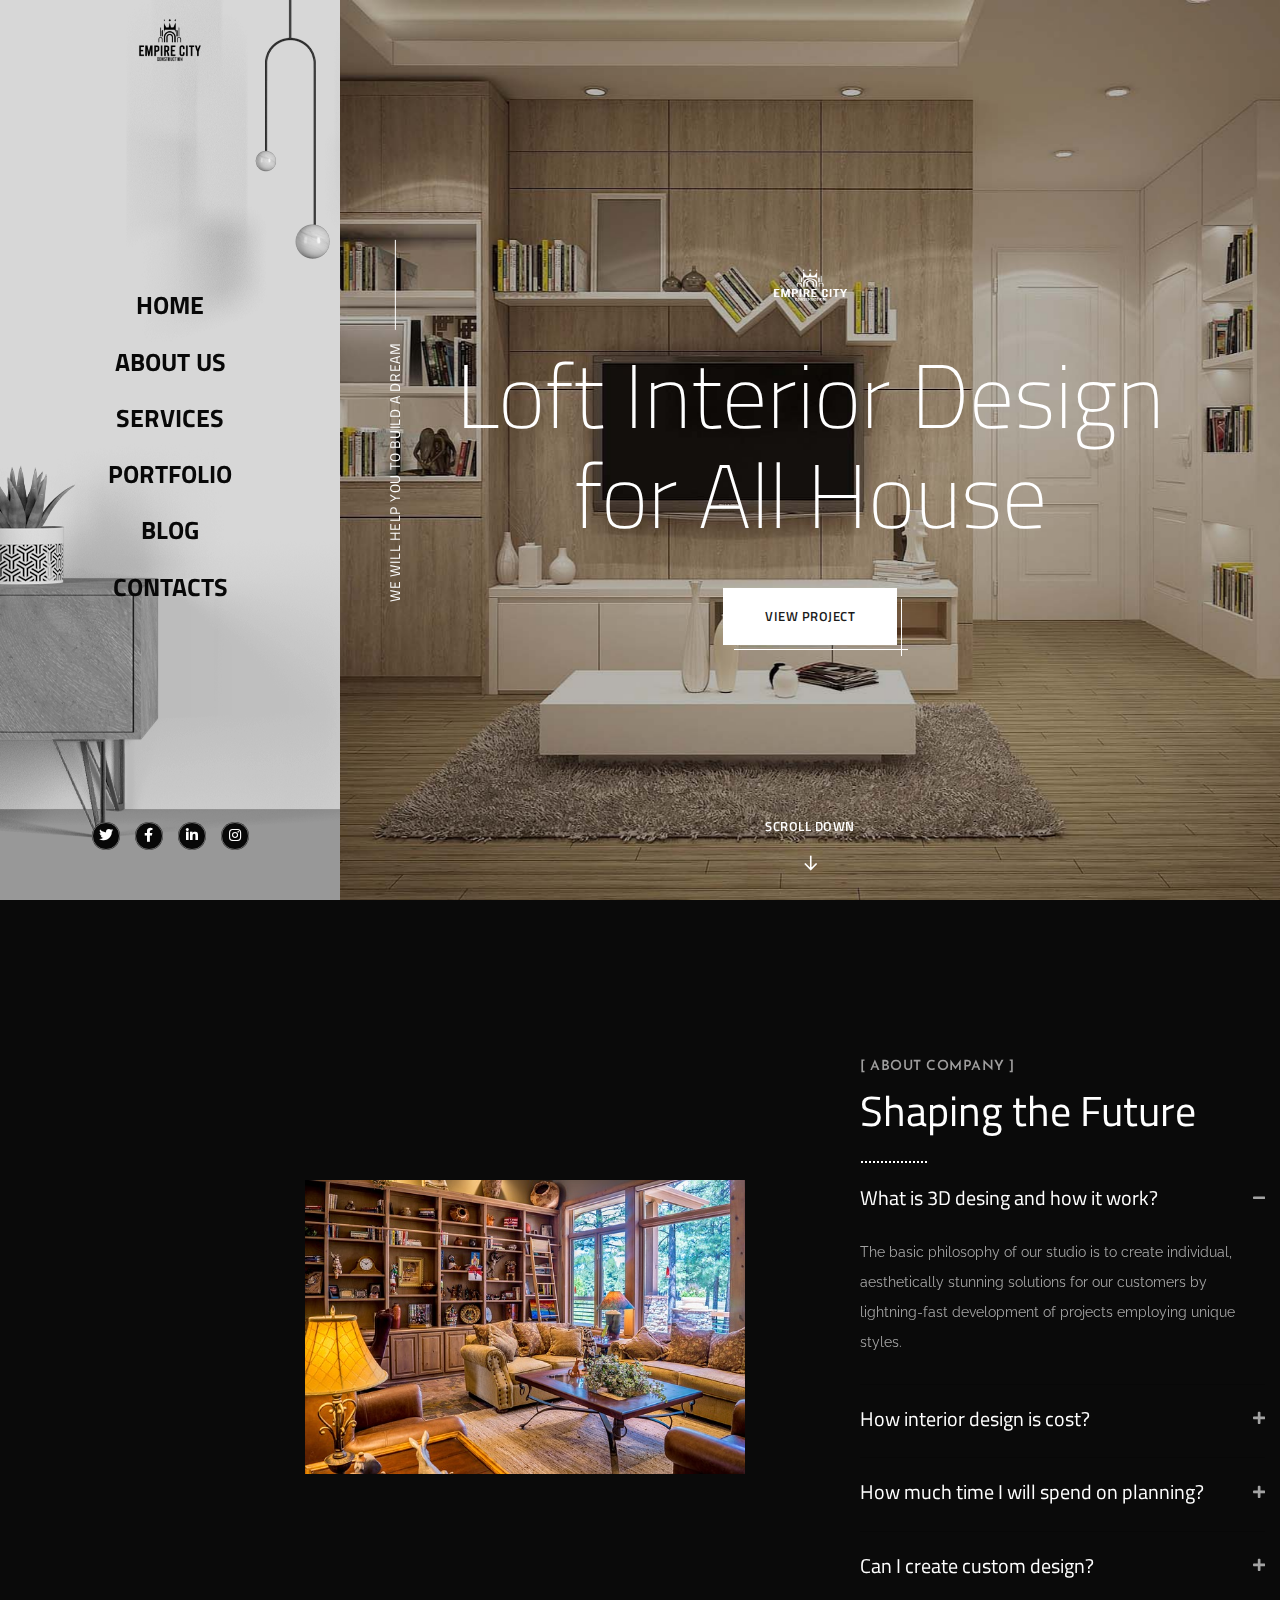
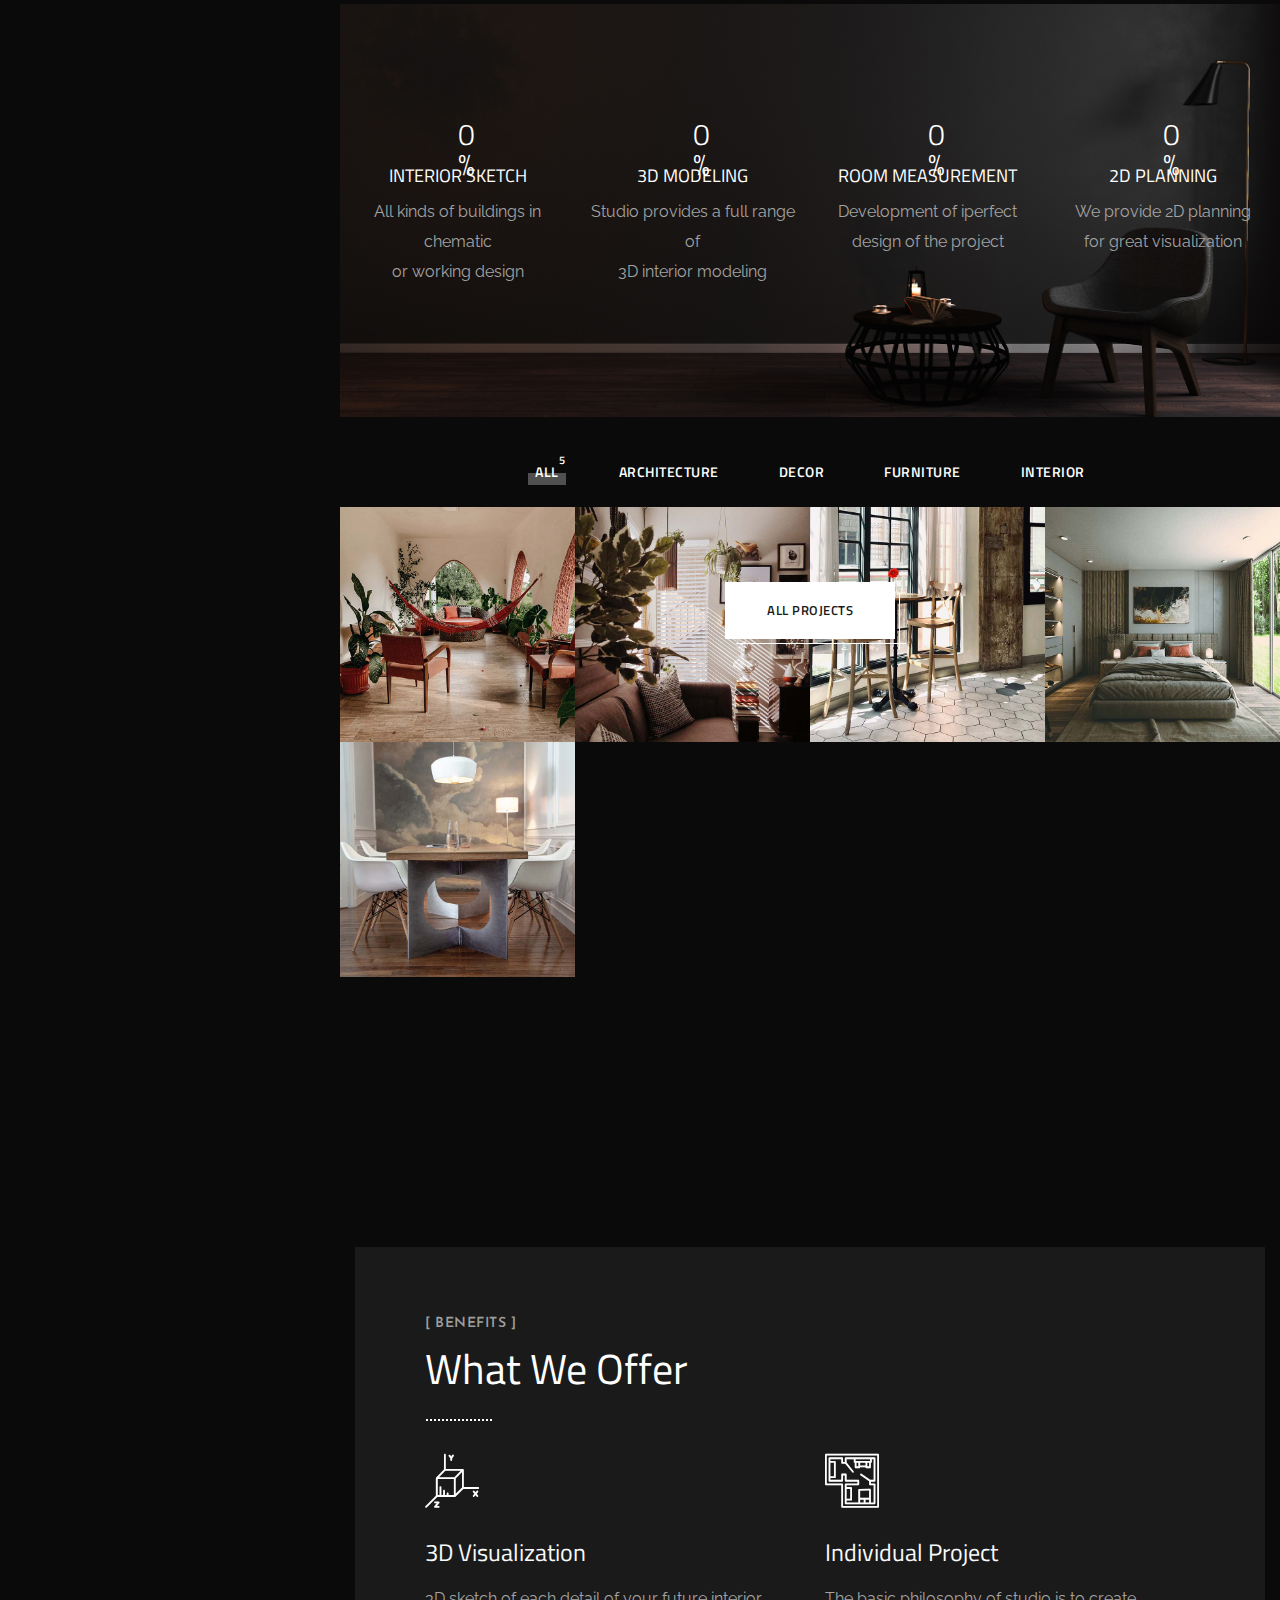
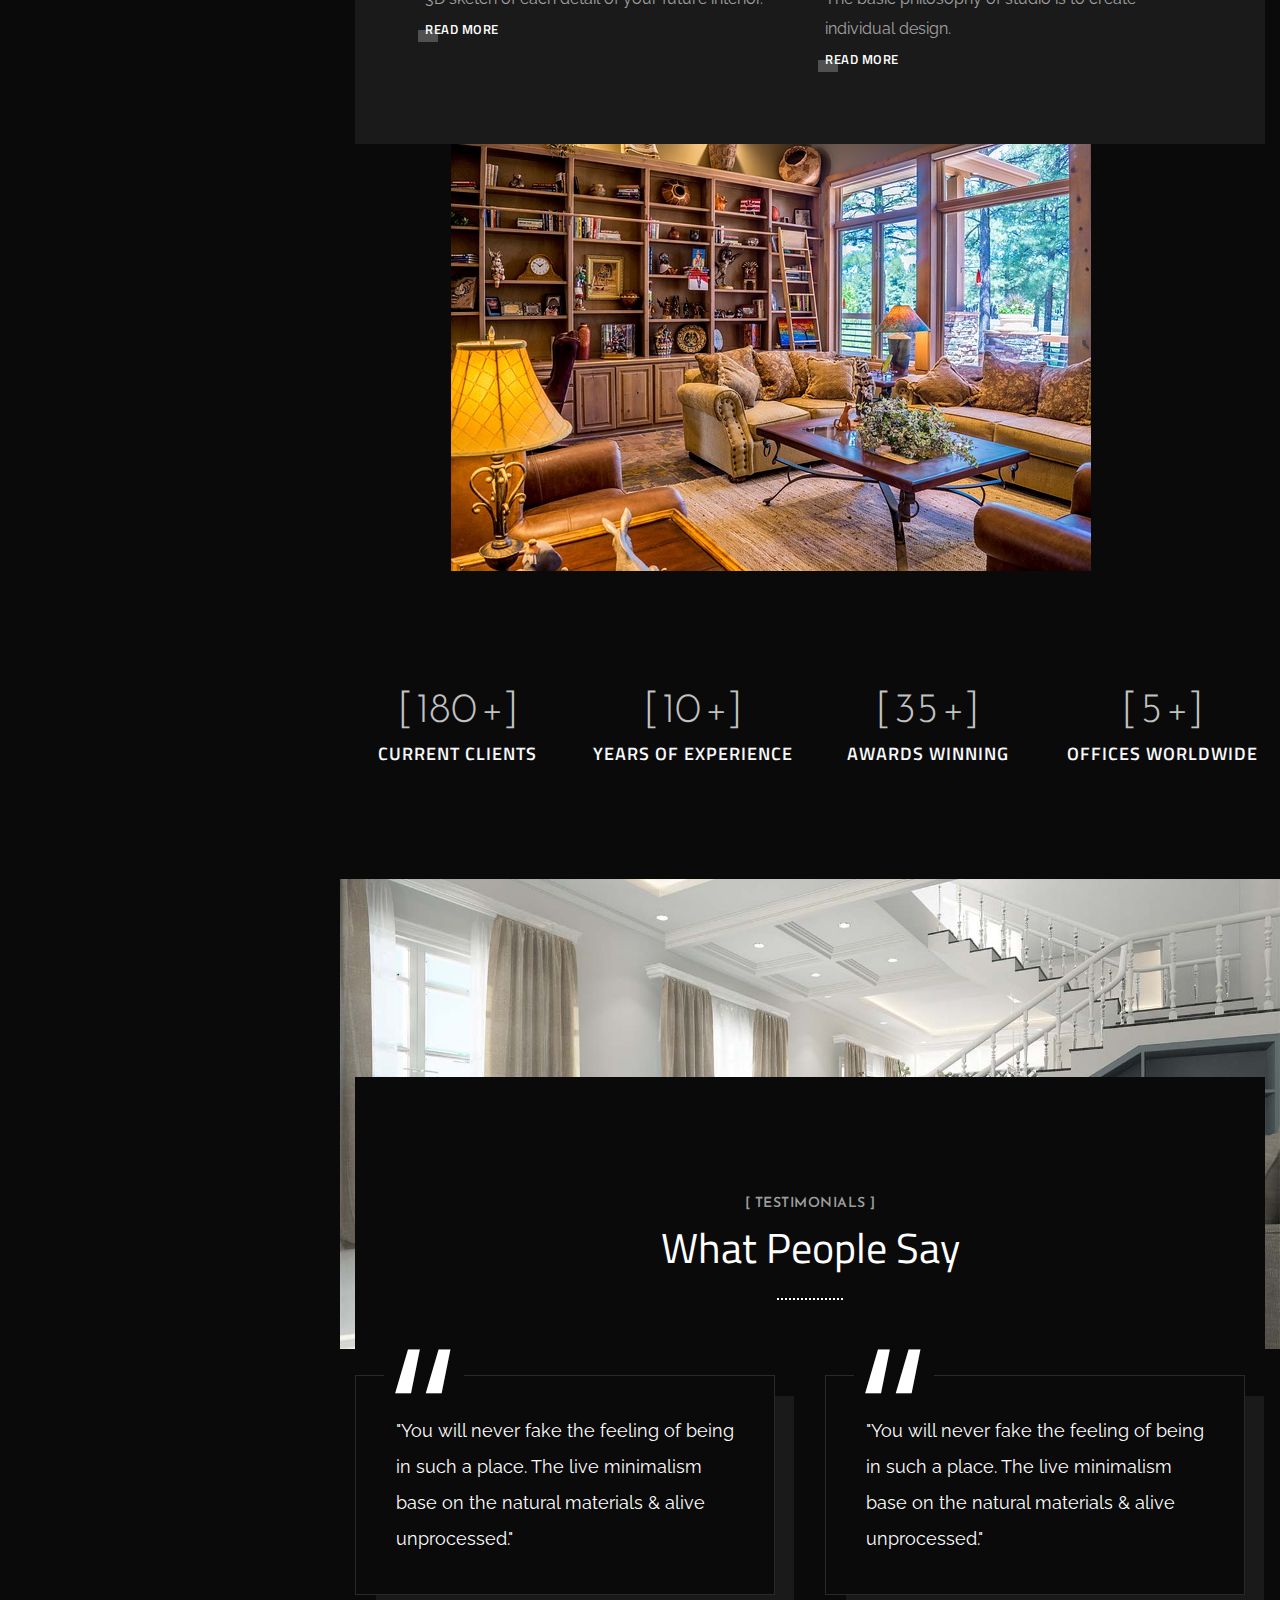
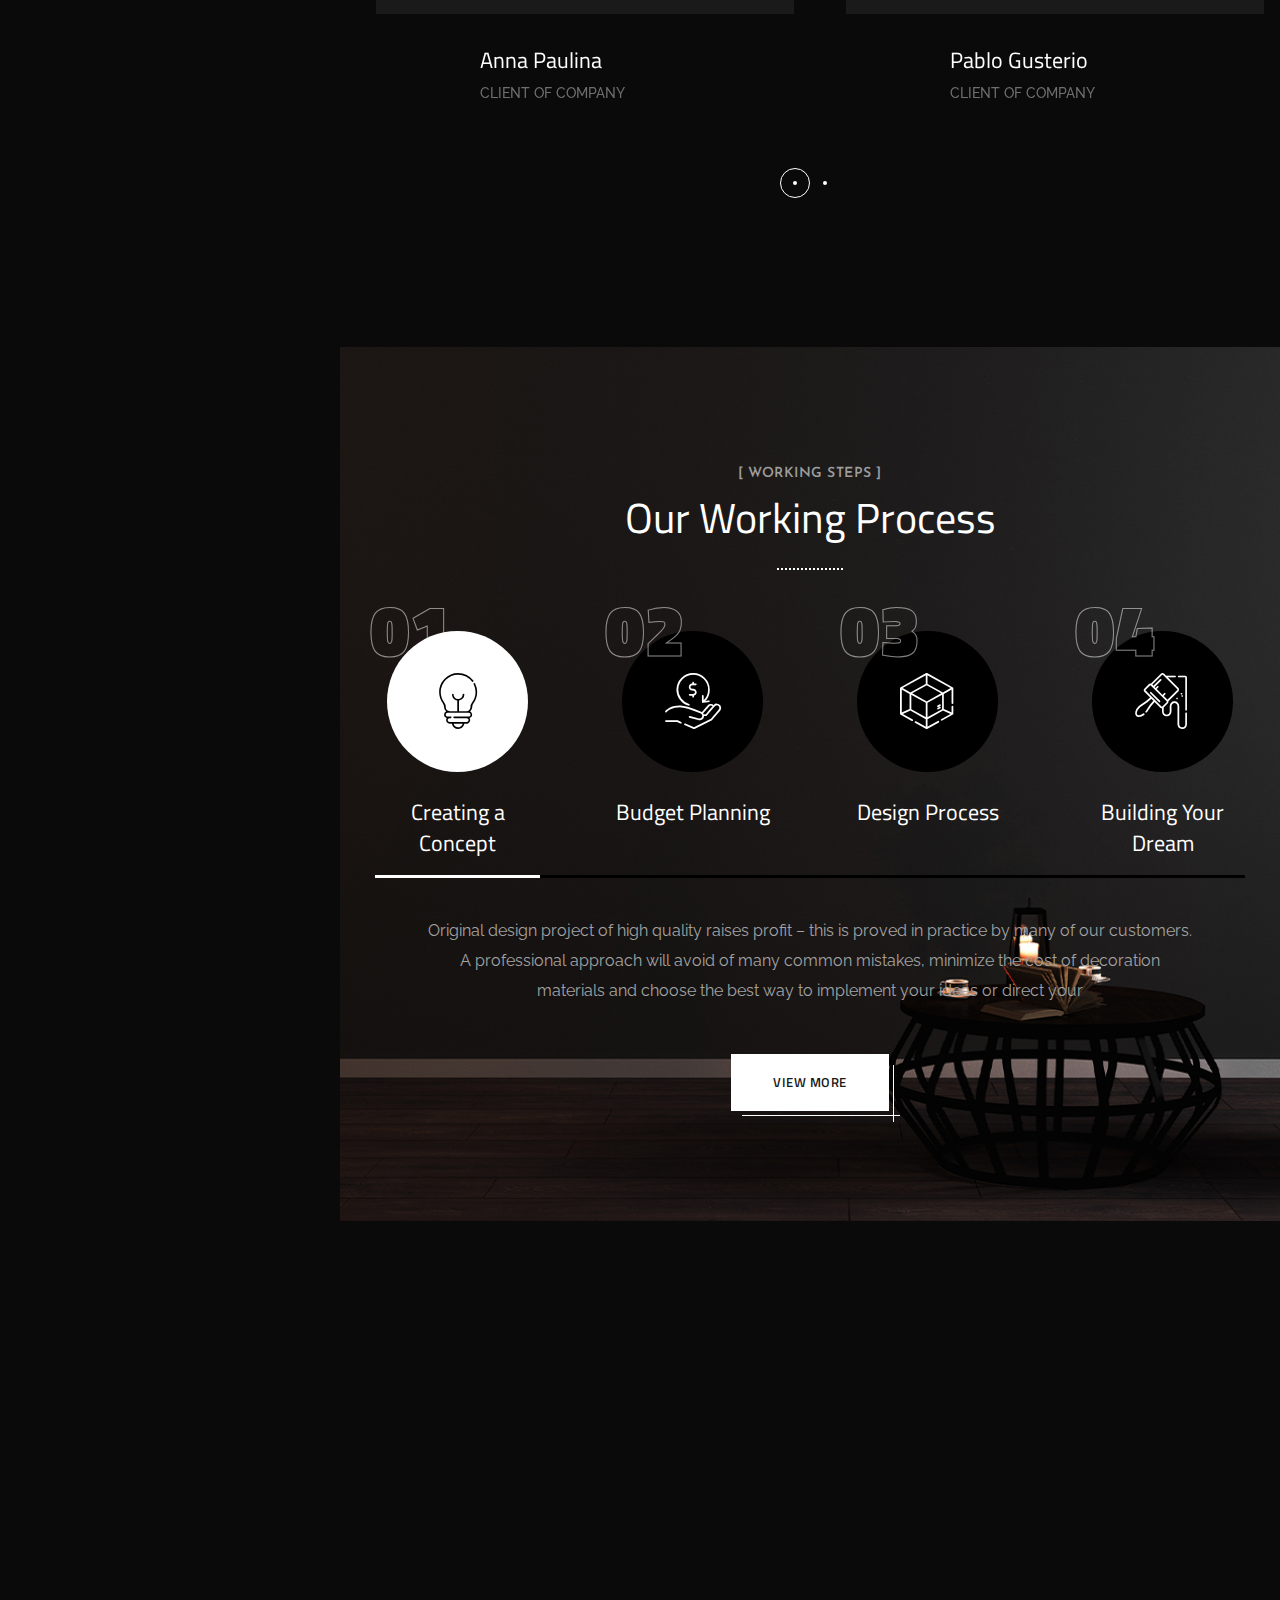
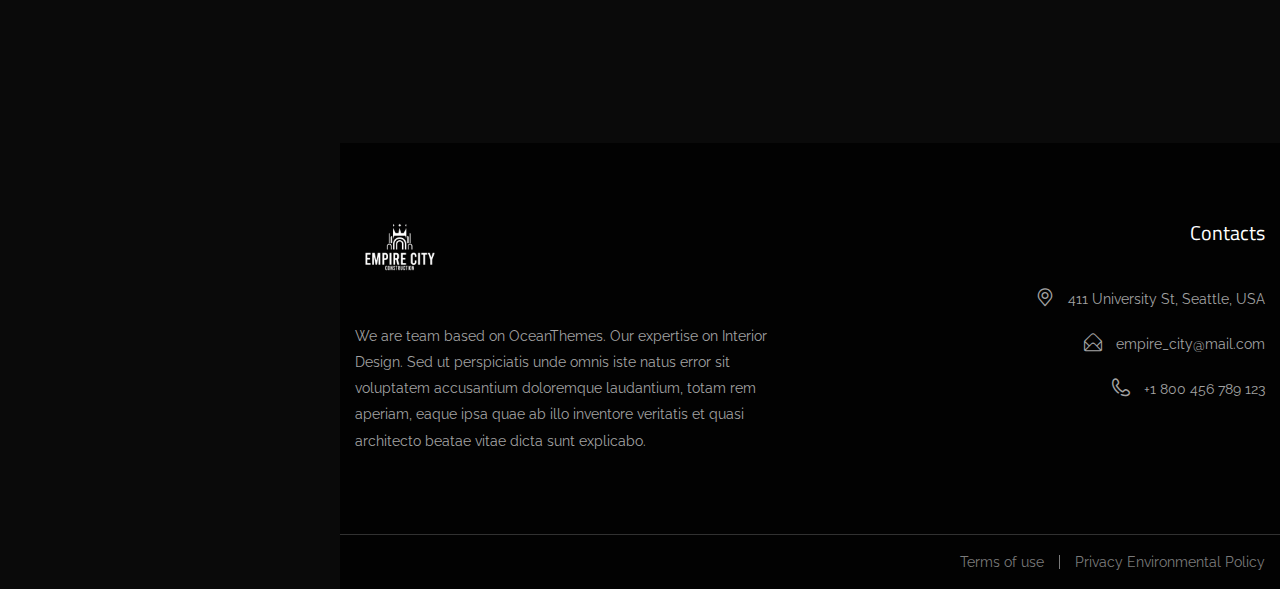
==== commit f658b007: "Second Look" ====
--- a/business-space.html
+++ b/business-space.html
@@ -23,7 +23,6 @@
 </head>
 
 <body class="header-vertical dark-scheme">
-    <div id="royal_preloader"></div>
     <div id="page" class="site">
         <header id="site-header" class="site-header-vertical header-transparent">
             <!-- Main Header start -->
@@ -32,14 +31,14 @@
                     <div class="side-nav-logo text-center sidenav-col">
                         <div id="site-nav-logo" class="site-logo">
                             <a href="index.html">
-                                <img src="images/logo/Empire_city_logo.png" alt="Empire City" class="">
+                                <img src="images/logo/Empire_city_logo_black.png" alt="Empire City" class="">
                             </a>
                         </div>
                     </div>
                     <div class="side-nav-main sidenav-col">
                         <nav id="menu-left" class="vertical-main-navigation">
                             <ul class="menu">
-                                <li class="current-menu-item"><a href="index.html">Home</a></li>
+                                <li><a href="index.html">Home</a></li>
                                 <li><a href="#">About Us</a></li>
                                 <li><a href="#">Services</a></li>
                                 <li><a href="#">Portfolio</a></li>
@@ -708,18 +707,7 @@
     <script src="js/jquery.countdown.min.js"></script>
     <script src="js/vegas.js"></script>
     <script src="js/scripts.js"></script>
-    <script src="js/royal_preloader.min.js"></script>
     <!-- REVOLUTION JS FILES -->
 
-    <script>
-        window.jQuery = window.$ = jQuery;  
-        (function($) { "use strict";
-            //Preloader
-            Royal_Preloader.config({
-                mode           :   'progress',
-                background     :   '#1a1a1a',
-            });
-        })(jQuery);
-    </script>  
 </body>
 </html>--- a/style.css
+++ b/style.css
@@ -1892,7 +1892,7 @@
 --------------------------------------------------------------*/
 @media only screen and (min-width: 1025px) {
   .site-header-vertical {
-      background-image: url(images/business/navbar/Artboard\ 4.jpg);
+      background-image: url(images/business/navbar/01.png);
       background-position: center center;
       background-repeat: no-repeat;
       background-size: cover
@@ -2130,6 +2130,7 @@
   }
   .header_mobile .mlogo_wrapper img {
     height: 90px;
+    padding-left: 15px;
   }
 
   .header_mobile .mlogo_wrapper .mobile_logo {
@@ -7006,6 +7007,7 @@
 }
 .header_mobile .octf-menu-mobile {
     padding-right: 15px;
+    padding-top: 15px;
 }
 .header_mobile .mlogo_wrapper img {
     height: 76px;
@@ -7525,7 +7527,7 @@
     margin-bottom: 50px;
 }
 .process-step {
-    background-image: url(images/business/process/Artboard\ 3.jpg);
+    background-image: url(images/business/process/01.png);
     background-position: center center;
     background-repeat: no-repeat;
     background-size: cover;
@@ -7832,7 +7834,7 @@
     background: #F5592F;
 }
 .cta {
-    background-image: url(images/slider/02.jpg);
+    background-image: url(images/gallery/02.jpg);
     background-repeat: no-repeat;
     background-size: cover;
     padding: 70px 0 73px 0;
@@ -8862,6 +8864,7 @@
 }
 .vertical-main-navigation>ul>li.current-menu-item>a, .vertical-main-navigation>ul>li>a:hover {
     background-size: 100% 2px;
+    color: #fff;
 }
 @media only screen and (min-width: 1025px){
   .vertical-main-navigation ul>li>a {
@@ -8870,7 +8873,9 @@
     text-transform: uppercase;
     display: inline-block;
     outline: none;
-    color: #fff;
+    color: #080808;
+    font-size: 25px;
+    font-weight: 700;
     line-height: 48px;
     white-space: nowrap;
     overflow: hidden;
@@ -8883,7 +8888,7 @@
       background-size: 0 2px;
       background-position: 0 70%;
       background-repeat: no-repeat;
-      background-image: linear-gradient(0deg,#7e7e7e,#f5f5f5);
+      /* background-image: linear-gradient(0deg,#7e7e7e,#f5f5f5); */
   }
   .vertical-main-navigation ul {
     text-align: center;
@@ -8901,6 +8906,7 @@
 }
 .side-nav-social li a {
     border-color: rgba(255, 255, 255, 0.4);
+    background-color: #080808;
     padding: 6px;
 }
 .side-nav-social i:before {
@@ -8916,7 +8922,7 @@
     color: #a3a3a3;
 }
 .circle-side {
-    background-image: url(images/business/data/Artboard\ 3.jpg);
+    background-image: url(images/business/data/01.png);
     background-position: center center;
     background-repeat: no-repeat;
     background-size: cover;
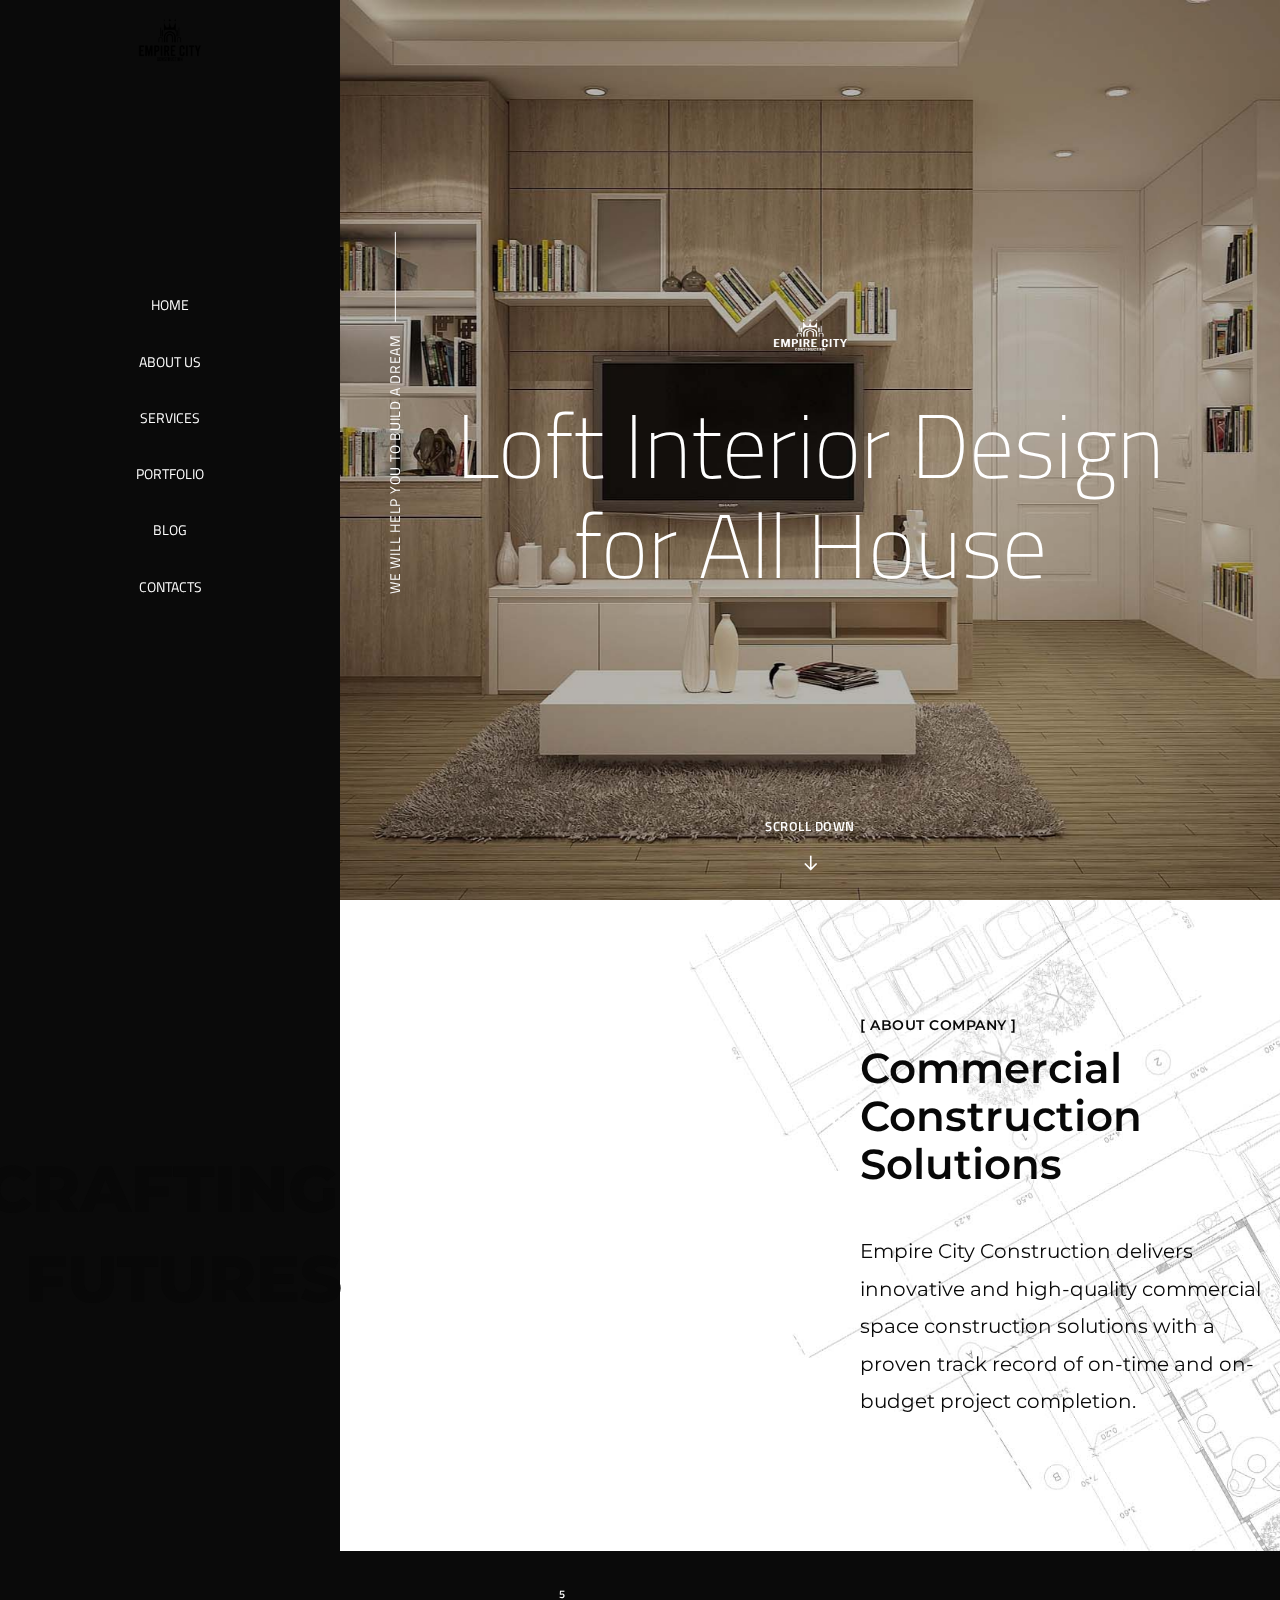
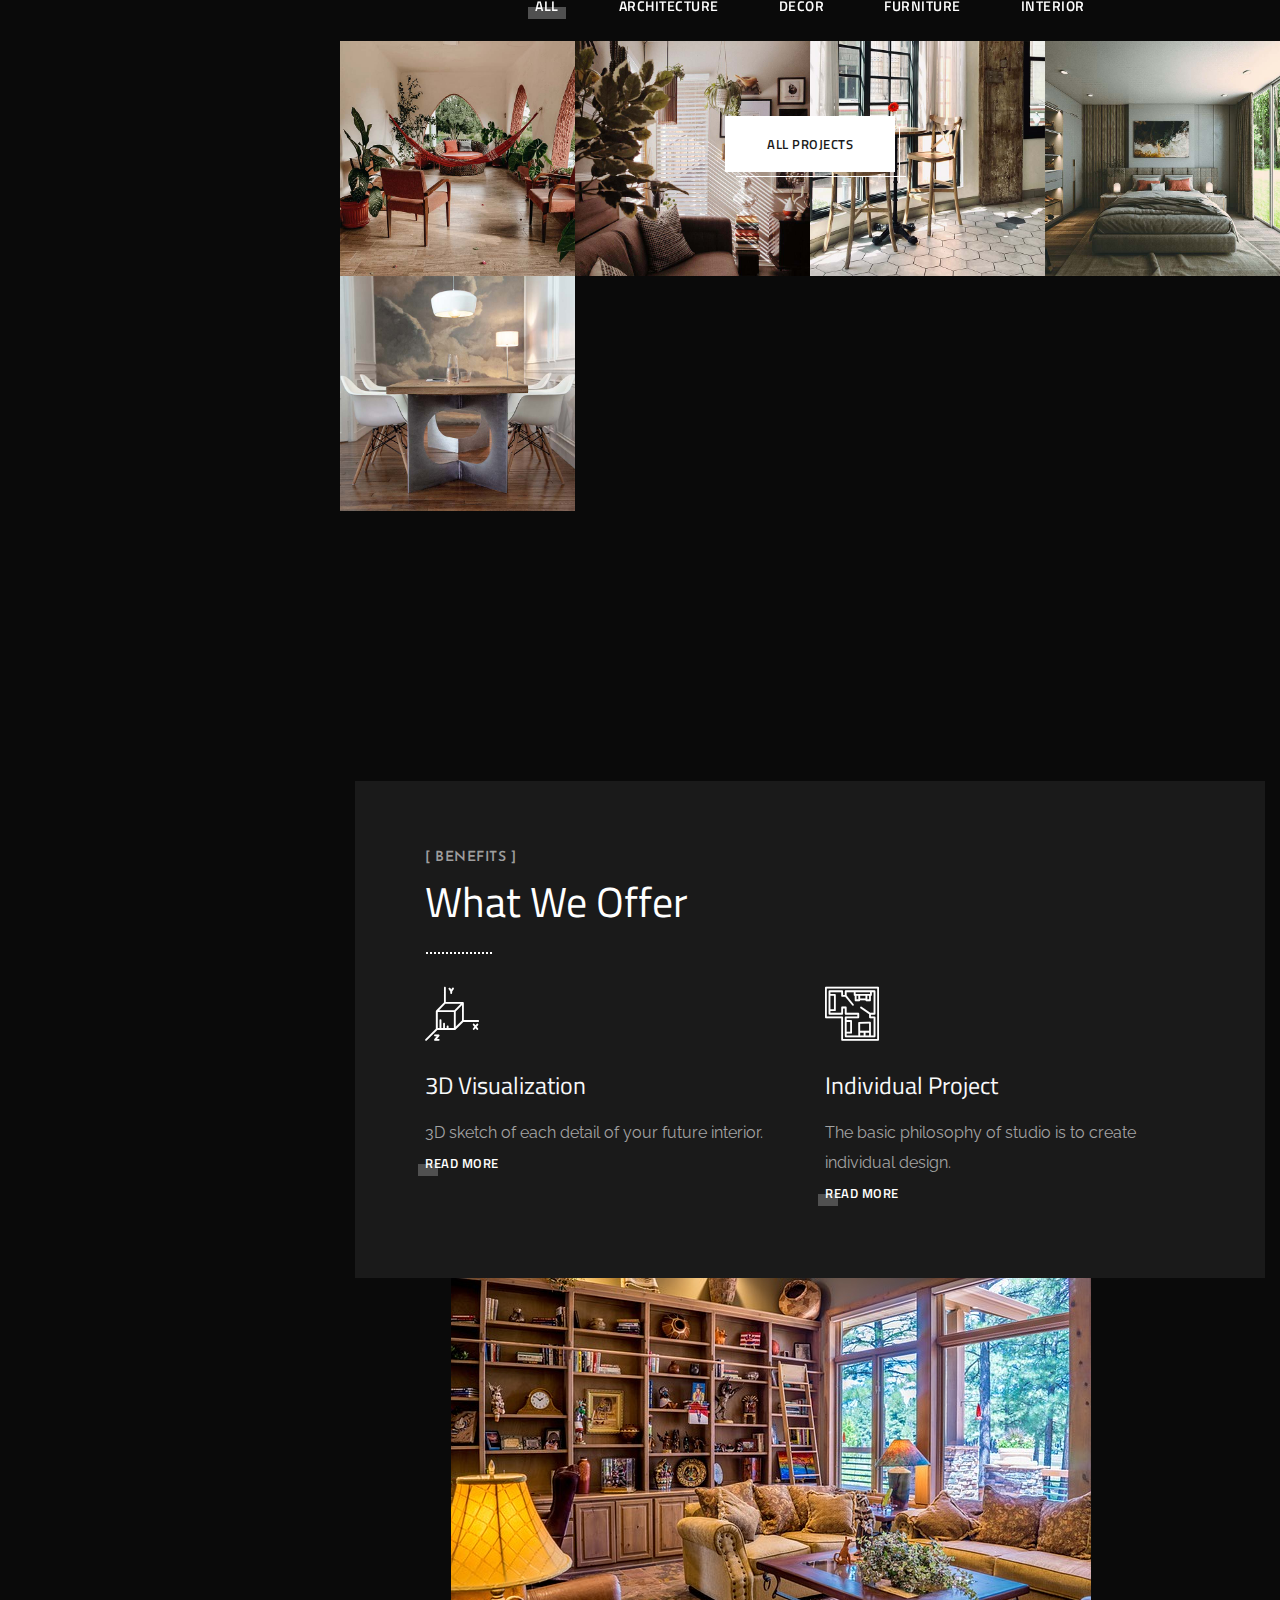
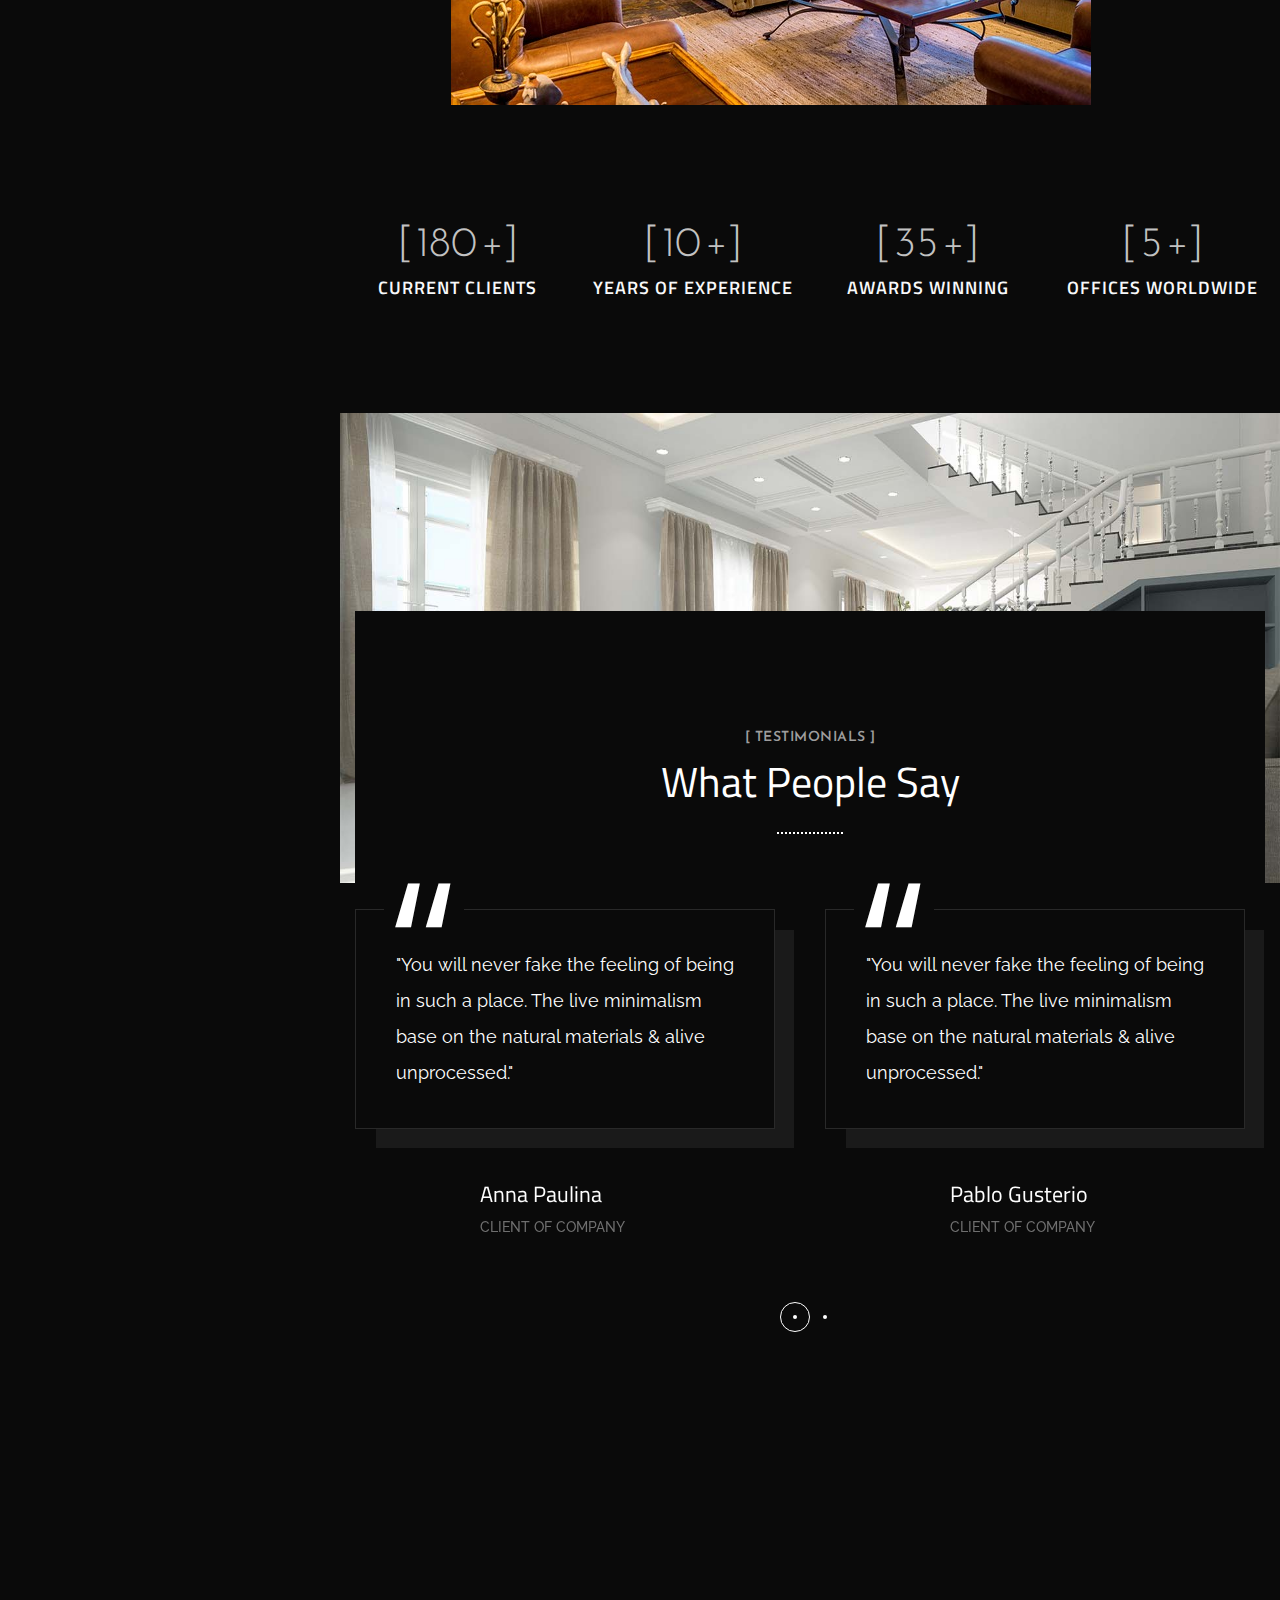
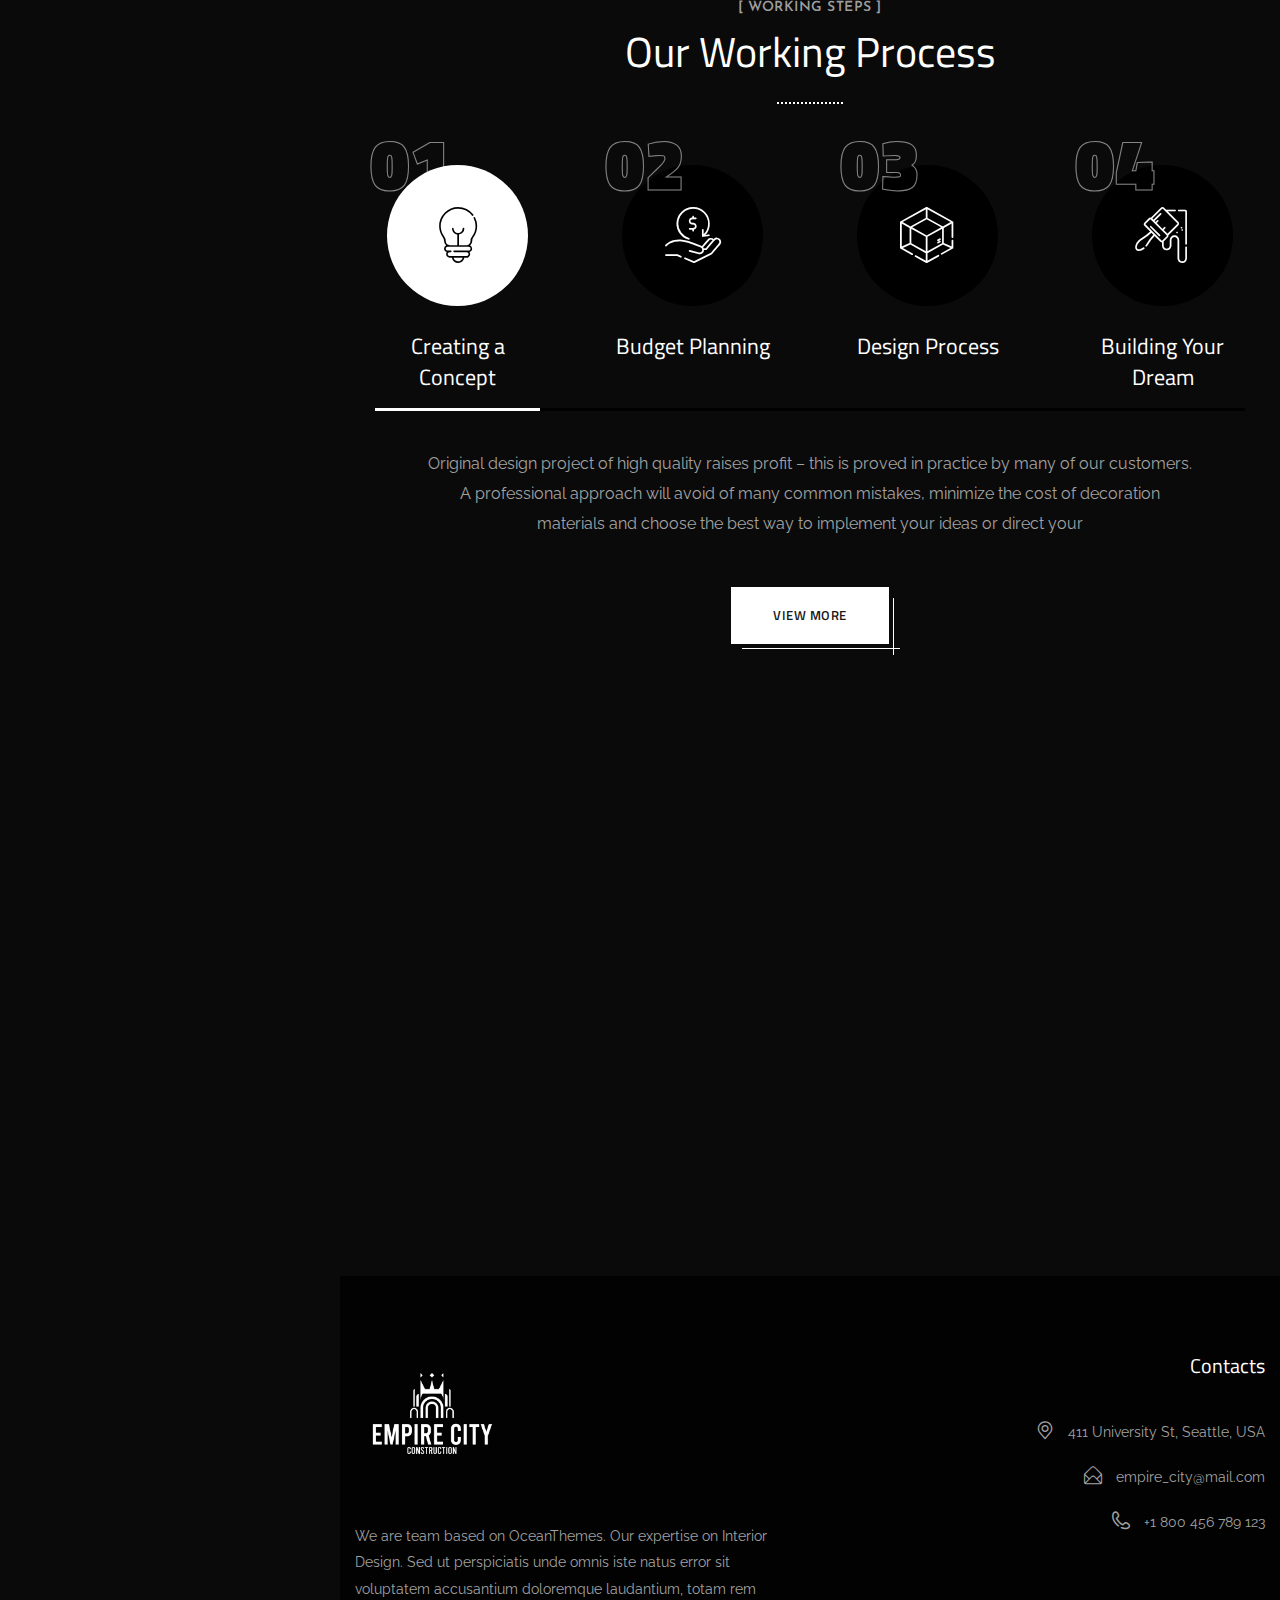
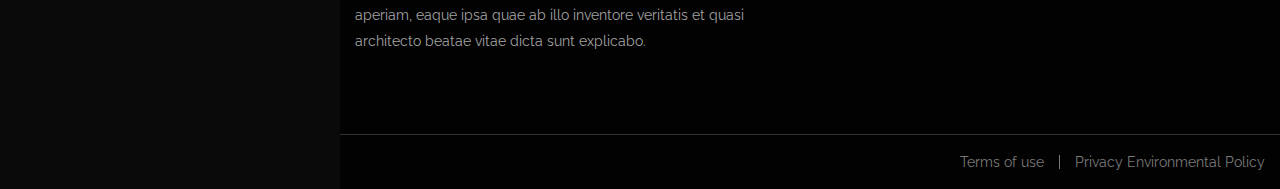
==== commit fa181e6d: "Third Look" ====
--- a/business-space.html
+++ b/business-space.html
@@ -20,6 +20,13 @@
 
     <link rel="stylesheet" href="style.css" />
     <!-- REVOLUTION SLIDER CSS -->
+
+    <style>
+
+    
+
+    </style>
+
 </head>
 
 <body class="header-vertical dark-scheme">
@@ -47,17 +54,6 @@
                             </ul>
                         </nav>
                     </div>
-                    <div class="sidenav-col side-nav-cta text-center">
-                    <!-- Call To Action -->
-                        <div class="side-nav-social list-social">
-                            <ul>
-                                <li><a href="http://twitter.com" target="_self"><i class="fab fa-twitter"></i></a></li>
-                                <li><a href="http://facebook.com" target="_self"><i class="fab fa-facebook-f"></i></a></li>
-                                <li><a href="http://linkedin.com" target="_self"><i class="fab fa-linkedin-in"></i></a></li>
-                                <li><a href="http://instagram" target="_self"><i class="fab fa-instagram"></i></a></li>
-                            </ul>
-                        </div>                           
-                    </div>
                 </div>
             </div>
             <div class="header_mobile">
@@ -72,20 +68,7 @@
                                 </div>
                             </div>
                         </div>
-                        <!-- <div class="octf-col justify-content-end">
-                            <div class="octf-search octf-cta-header">
-                                <div class="toggle_search octf-cta-icons">
-                                    <i class="ot-flaticon-search"></i>
-                                </div>
-                                <div class="h-search-form-field collapse">
-                                    <div class="h-search-form-inner">
-                                        <form role="search" method="get" class="search-form">
-                                            <input type="search" class="search-field" placeholder="SEARCH..." value="" name="s">
-                                            <button type="submit" class="search-submit"><i class="ot-flaticon-search"></i></button>
-                                        </form>
-                                    </div>                                  
-                                </div>
-                            </div> -->
+                        <div class="octf-col justify-content-end">
                             <div class="octf-menu-mobile octf-cta-header">
                                 <div id="mmenu-toggle" class="mmenu-toggle">
                                     <button><i class="ot-flaticon-menu"></i></button>
@@ -113,14 +96,103 @@
             </div>
         </header>
 
+        <div id="side-panel" class="side-panel">
+            <a href="#" class="side-panel-close"><i class="ot-flaticon-close-1"></i></a>
+            <div class="side-panel-block">
+                <div class="side-panel-wrap">
+                    <div class="the-logo">
+                        <a href="index-html">
+                            <img src="images/logo/Empire_city_logo.png" height="80px" width="100px" alt="Empire City">
+                        </a>                    
+                    </div>
+                    <div class="ot-heading">
+                        <h2 class="main-heading">Our Gallery</h2>
+                    </div>
+                    <div class="image-gallery">
+                        <div id="gallery-1" class="gallery galleryid-102 gallery-columns-3 gallery-size-thumbnail">
+                            <figure class="gallery-item">
+                                <div class="gallery-icon landscape">
+                                    <a href="https://via.placeholder.com/150x150.png">
+                                        <img src="images/gallery/04.jpg" class="" alt="">
+                                    </a>
+                                </div>
+                            </figure>
+                            <figure class="gallery-item">
+                                <div class="gallery-icon landscape">
+                                    <a href="https://via.placeholder.com/150x150.png">
+                                        <img src="images/gallery/05.jpg" class="" alt="">
+                                    </a>
+                                </div>
+                            </figure>
+                            <figure class="gallery-item">
+                                <div class="gallery-icon landscape">
+                                    <a href="https://via.placeholder.com/150x150.png">
+                                        <img src="images/gallery/06.jpg" class="" alt="">
+                                    </a>
+                                </div>
+                            </figure>
+                            <figure class="gallery-item">
+                                <div class="gallery-icon landscape">
+                                    <a href="https://via.placeholder.com/150x150.png">
+                                        <img src="images/gallery/07.jpg" class="" alt="">
+                                    </a>
+                                </div>
+                            </figure>
+                            <figure class="gallery-item">
+                                <div class="gallery-icon landscape">
+                                    <a href="https://via.placeholder.com/150x150.png">
+                                        <img src="images/gallery/08.jpg" class="" alt="">
+                                    </a>
+                                </div>
+                            </figure>
+                            <figure class="gallery-item">
+                                <div class="gallery-icon landscape">
+                                    <a href="https://via.placeholder.com/150x150.png">
+                                        <img src="images/gallery/05.jpg" class="" alt="">
+                                    </a>
+                                </div>
+                            </figure>
+                        </div>
+                    </div>
+                    <div class="ot-heading ">
+                        <h2 class="main-heading">Contact Info</h2>
+                    </div>
+                    <div class="side-panel-cinfo">
+                        <ul class="panel-cinfo">
+                            <li class="panel-list-item">
+                                <span class="panel-list-icon"><i class="ot-flaticon-place"></i></span>
+                                <span class="panel-list-text">411 University St, Seattle, USA</span>
+                            </li>
+                            <li class="panel-list-item">
+                                <span class="panel-list-icon"><i class="ot-flaticon-mail"></i></span>
+                                <span class="panel-list-text">theratio_interior@mail.com</span>
+                            </li>
+                            <li class="panel-list-item">
+                                <span class="panel-list-icon"><i class="ot-flaticon-phone-call"></i></span>
+                                <span class="panel-list-text">+1 800 456 789 123</span>
+                            </li>
+                        </ul>
+                    </div>
+                    <div class="side-panel-social">
+                        <ul>
+                            <li><a href="http://twitter.com" target="_self"><i class="fab fa-twitter"></i></a></li>
+                            <li><a href="http://facebook.com" target="_self"><i class="fab fa-facebook-f"></i></a></li>
+                            <li><a href="http://linkedin.com" target="_self"><i class="fab fa-linkedin-in"></i></a></li>
+                            <li><a href="http://instagram" target="_self"><i class="fab fa-instagram"></i></a></li>
+                        </ul>
+                    </div>
+                </div>
+            </div>
+        </div>
+
         <div id="content" class="site-content">
             <div id="hero-section" data-number="2" data-image-1="images/slider/02.jpg" data-image-2="images/slider/03.jpg" data-effect="fade">
                 <div class="hero-content text-center">
                     <img src="images/logo/Empire_city_logo.png" class="hero-logo" alt="">
                     <h2>Loft Interior Design<br> for All House</h2>
-                    <div class="ot-button">
+                    <!-- <div class="ot-button">
                         <a href="#" class="octf-btn octf-btn-light">View Project</a>
-                    </div>
+                    </div> -->
                     <div class="hero-desc">
                         <p>we will help you to build a dream</p>
                     </div>
@@ -130,97 +202,70 @@
                 </div>
             </div>
 
-            <section id="about-side" class="about-side pb-0">
+            <!-- <section id="about-side" class="about-side pb-0">
                 <div class="container-fluid">
                     <div class="row">
                         <div class="col-xl-6 col-lg-12 text-center align-self-center mb-5 mb-xl-0">
-                            <div class="about-side-img">
-                                <img src="images/gallery/01.jpg" alt="">
+                            <div class="ml-xl-35 mr-xxl">
+                                <div class="ot-heading is-dots">
+                                    <span>[ about company ]</span>
+                                    <h2 class="main-heading">Shaping the Future</h2>
+                                </div>
+                                <div class="ot-accordions s-dark">
+                                    <div class="acc-item">
+                                        <div class="acc-toggle flex-middle" data-default="yes">
+                                            What is 3D desing and how it work?
+                                        </div>
+                                    </div>
+                                </div>
                             </div>
                         </div>
                         <div class="offset-xl-0 col-xl-6 offset-lg-0 col-lg-12 col-md-8 offset-md-2">
                             <div class="ml-xl-35 mr-xxl">
                                 <div class="ot-heading is-dots">
                                     <span>[ about company ]</span>
-                                    <h2 class="main-heading">Shaping the Future</h2>
+                                    <h2 class="main-heading">Commercial Construction Solutions</h2>
                                 </div>
                                 <div class="ot-accordions s-dark">
                                     <div class="acc-item">
                                         <div class="acc-toggle flex-middle" data-default="yes">
-                                            What is 3D desing and how it work?
-                                            <span class="down"><i class="fas fa-plus"></i></span>
-                                            <span class="up"><i class="fas fa-minus"></i></span>
-                                        </div>
-                                        <div class="acc-content">
-                                            The basic philosophy of our studio is to create individual, aesthetically stunning solutions for our customers by lightning-fast development of projects employing unique styles.
-                                        </div>
-                                    </div>
+                                            Empire City Construction delivers innovative and high-quality commercial space construction solutions with a proven track record of on-time and on-budget project completion.
+                                        </div>
+                                    </div>
+                                </div>
+                            </div>
+                        </div>
+                    </div>
+                </div>
+            </section> -->
+
+            <section class="circle-side">
+                <div class="container-fluid">
+                    <div class="row">
+                        <div class="col-xl-6 col-lg-12 text-center align-self-center mb-5 mb-xl-0">
+                            <div class="ml-xl-35 mr-xxl">
+                                <div class="ot-heading is-dots four">
+                                    <h2 class="about-heading1 animate-left-to-right">CRAFTING</h2>
+                                </div>
+                                <br><br>
+                                <div class="ot-heading is-dots four">
+                                    <h2 class="about-heading2 animate-left-to-right">FUTURES</h2>
+                                </div>
+                            </div>
+                        </div>
+                        <div class="offset-xl-0 col-xl-6 offset-lg-0 col-lg-12 col-md-8 offset-md-2">
+                            <div class="ml-xl-35 mr-xxl">
+                                <div class="ot-heading is-dots">
+                                    <span style="font-family: Montserrat; color: #080808;">[ about company ]</span>
+                                    <h2 class="main-heading" style="font-family: Montserrat; font-weight: 600; color: #080808;">Commercial Construction Solutions</h2>
+                                </div>
+                                <div class="ot-accordions s-dark">
                                     <div class="acc-item">
-                                        <div class="acc-toggle flex-middle">
-                                            How interior design is cost?
-                                            <span class="down"><i class="fas fa-plus"></i></span>
-                                            <span class="up"><i class="fas fa-minus"></i></span>
-                                        </div>
-                                        <div class="acc-content">
-                                            The basic philosophy of our studio is to create individual, aesthetically stunning solutions for our customers by lightning-fast development of projects employing unique styles.
-                                        </div>
-                                    </div>
-                                    <div class="acc-item">
-                                        <div class="acc-toggle flex-middle">
-                                            How much time I will spend on planning?
-                                            <span class="down"><i class="fas fa-plus"></i></span>
-                                            <span class="up"><i class="fas fa-minus"></i></span>
-                                        </div>
-                                        <div class="acc-content">
-                                            The basic philosophy of our studio is to create individual, aesthetically stunning solutions for our customers by lightning-fast development of projects employing unique styles.
-                                        </div>
-                                    </div>
-                                    <div class="acc-item">
-                                        <div class="acc-toggle flex-middle">
-                                            Can I create custom design?
-                                            <span class="down"><i class="fas fa-plus"></i></span>
-                                            <span class="up"><i class="fas fa-minus"></i></span>
-                                        </div>
-                                        <div class="acc-content">
-                                            The basic philosophy of our studio is to create individual, aesthetically stunning solutions for our customers by lightning-fast development of projects employing unique styles.
-                                        </div>
-                                    </div>
-                                </div>
-                            </div>
-                        </div>
-                    </div>
-                </div>
-            </section>
-
-            <section class="circle-side">
-                <div class="container">
-                    <div class="row">
-                        <div class="col-xl-3 col-lg-6 col-md-6 col-sm-12 text-center mb-5 mb-xl-0">
-                            <div class="circle-progress tbottom text-light" data-color="#fff" data-height="2" data-size="165" data-processed="true">
-                                <div class="inner-bar" data-percent="75"><span><span class="percent">0</span>%</span></div>
-                                <h4>interior sketch</h4>
-                                <p class="main-color-stext">All kinds of buildings in chematic <br> or working design</p>
-                            </div>
-                        </div>
-                        <div class="col-xl-3 col-lg-6 col-md-6 col-sm-12 text-center mb-5 mb-xl-0">
-                            <div class="circle-progress tbottom text-light" data-color="#fff" data-height="2" data-size="165" data-processed="true">
-                                <div class="inner-bar" data-percent="50"><span><span class="percent">0</span>%</span></div>
-                                <h4>3D MODELING</h4>
-                                <p class="main-color-stext">Studio provides a full range of <br> 3D interior modeling</p>
-                            </div>
-                        </div>
-                        <div class="col-xl-3 col-lg-6 col-md-6 col-sm-12 text-center mb-5 mb-md-0">
-                            <div class="circle-progress tbottom text-light" data-color="#fff" data-height="2" data-size="165" data-processed="true">
-                                <div class="inner-bar" data-percent="75"><span><span class="percent">0</span>%</span></div>
-                                <h4>ROOM MEASUREMENT</h4>
-                                <p class="main-color-stext">Development of iperfect design of the project</p>
-                            </div>
-                        </div>
-                        <div class="col-xl-3 col-lg-6 col-md-6 col-sm-12 text-center">
-                            <div class="circle-progress tbottom text-light" data-color="#fff" data-height="2" data-size="165" data-processed="true">
-                                <div class="inner-bar" data-percent="85"><span><span class="percent">0</span>%</span></div>
-                                <h4>2D PLANNING</h4>
-                                <p class="main-color-stext">We provide 2D planning <br> for great visualization</p>
+                                        <div class="acc-toggle flex-middle" data-default="yes" style="font-family: Montserrat; color: #080808;">
+                                            Empire City Construction delivers innovative and high-quality commercial space construction solutions with a proven track record of on-time and on-budget project completion.
+                                        </div>
+                                    </div>
+                                </div>
                             </div>
                         </div>
                     </div>
@@ -709,5 +754,8 @@
     <script src="js/scripts.js"></script>
     <!-- REVOLUTION JS FILES -->
 
+    <script>
+        
+    </script>
 </body>
 </html>--- a/style.css
+++ b/style.css
@@ -48,6 +48,7 @@
 @import url('https://fonts.googleapis.com/css?family=Raleway:300,300i,400,400i,500,500i,600,600i,700,700i,800,800i,900,900i');
 @import url('https://fonts.googleapis.com/css?family=Titillium Web:200,300,300i,400,400i,600,600i,700,700i,900');
 @import url('https://fonts.googleapis.com/css?family=Josefin Sans:300,300i,400,400i,500,500i,600,600i,700,700i');
+@import url('https://fonts.googleapis.com/css2?family=Montserrat:wght@300;400;500;600;700;800;900&display=swap');
 
 html {
   overflow-x: hidden;
@@ -431,13 +432,6 @@
 dfn, cite, em, i {
   font-style: italic;
 }
-
-.overlay {
-  width: 100%;
-  height: 100%;
-  top: 0;
-  left: 0;
-  background: rgba(0, 0, 0, 1); }
 
 blockquote {
   font-size: 22px;
@@ -1445,20 +1439,6 @@
   flex: 1 auto;
 }
 
-.octf-sidepanel {
-  padding: 0 34px 0 33px;
-  border-style: solid;
-  border-width: 0 0 0 1px;
-  border-color: rgba(255,255,255,.2);
-}
-
-.octf-cta-header {
-  position: relative;
-  height: 100%;
-  display: flex;
-  align-items: center;
-}
-
 .octf-mainbar-row > [class^=octf-col] {
   display: flex;
   align-items: stretch;
@@ -1853,7 +1833,7 @@
   .is-stuck .main-navigation ul.menu > li > a:before {
     background: #fff;
   }
-  .is-stuck .count {
+  .is-stuck .cart-contents .count {
     background: #fff;
     color: #1a1a1a;
   }
@@ -1892,7 +1872,7 @@
 --------------------------------------------------------------*/
 @media only screen and (min-width: 1025px) {
   .site-header-vertical {
-      background-image: url(images/business/navbar/01.png);
+      background-image: url(https://via.placeholder.com/340x950.png);
       background-position: center center;
       background-repeat: no-repeat;
       background-size: cover
@@ -2130,7 +2110,6 @@
   }
   .header_mobile .mlogo_wrapper img {
     height: 90px;
-    padding-left: 15px;
   }
 
   .header_mobile .mlogo_wrapper .mobile_logo {
@@ -6520,6 +6499,81 @@
     padding-right: 30px;
   }
 }
+/*--------------------------------------------------------------
+## Search
+--------------------------------------------------------------*/
+.octf-cta-header {
+  position: relative;
+  height: 100%;
+  display: flex;
+  align-items: center;
+}
+.octf-cta-header .toggle_search {
+  cursor: pointer;
+}
+.octf-cta-header .toggle_search i {
+  color: #fff;
+  text-align: center;
+  display: inline-block;
+  vertical-align: middle;
+  min-width: 22px;
+  transition: all 0.3s linear;
+  -webkit-transition: all 0.3s linear;
+  -moz-transition: all 0.3s linear;
+  -o-transition: all 0.3s linear;
+  -ms-transition: all 0.3s linear;
+}
+.octf-cta-header .toggle_search i:before, .octf-cta-header .toggle_search i:after {
+  font-size: 22px;
+}
+.octf-cta-header .toggle_search i.ot-flaticon-close-1:before {
+  font-size: 18px;
+}
+.octf-cta-header .h-search-form-field {
+  position: absolute;
+  z-index: 99;
+  top: -webkit-calc(100% + 10px);
+  top: expression(100% + 10px);
+  top: -moz-calc(100% + 10px);
+  top: -o-calc(100% + 10px);
+  top: calc(100% + 10px);
+  right: -30px;
+  width: 340px;
+}
+.octf-cta-header .h-search-form-field .h-search-form-inner {
+  padding: 20px 35px 34px;
+  background-color: #2a2a2a;
+  box-shadow: 3px 3px 15px 0 rgba(0, 0, 0, 0.1);
+  -webkit-box-shadow: 3px 3px 15px 0 rgba(0, 0, 0, 0.1);
+  -moz-box-shadow: 3px 3px 15px 0 rgba(0, 0, 0, 0.1);
+}
+.octf-cta-header .h-search-form-field .h-search-form-inner input {
+  background: transparent;
+  color: #fff;
+  font-weight: 400;
+  border-color: rgba(255, 255, 255, 0.1);
+}
+.octf-cta-header .h-search-form-field .h-search-form-inner button {
+  color: #fff;
+}
+.octf-cta-header .h-search-form-field .h-search-form-inner button i:before {
+  font-weight: normal;
+}
+.octf-cta-header .h-search-form-field .h-search-form-inner ::-webkit-input-placeholder {
+  /* Edge */
+  color: #fff;
+}
+.octf-cta-header .h-search-form-field .h-search-form-inner :-ms-input-placeholder {
+  /* Internet Explorer */
+  color: #fff;
+}
+.octf-cta-header .h-search-form-field .h-search-form-inner ::placeholder {
+  color: #fff;
+}
+.octf-cta-header .h-search-form-field.show {
+  -webkit-animation: searchSlideUp 0.5s cubic-bezier(0.23, 1, 0.32, 1) both;
+  animation: searchSlideUp 0.5s cubic-bezier(0.23, 1, 0.32, 1) both;
+}
 
 @-webkit-keyframes searchSlideUp {
   from {
@@ -6542,11 +6596,100 @@
   }
 }
 @media only screen and (max-width: 600px) {
-  .octf-cta-header{
+  .octf-cta-header .h-search-form-field {
     right: -65px;
   }
 }
-
+/*--------------------------------------------------------------
+## Mini Cart
+--------------------------------------------------------------*/
+.octf-cart {
+  position: relative;
+}
+
+.site-header-cart {
+  position: absolute;
+  visibility: hidden;
+  opacity: 0;
+  z-index: 10;
+  top: -webkit-calc(100% + 10px);
+  top: expression(100% + 10px);
+  top: -moz-calc(100% + 10px);
+  top: -o-calc(100% + 10px);
+  top: calc(100% + 10px);
+  right: -30px;
+  background: #2a2a2a;
+  color: #fff;
+  width: 342px;
+  padding: 35px;
+  box-shadow: 3px 3px 15px 0 rgba(0, 0, 0, 0.1);
+  -webkit-box-shadow: 3px 3px 15px 0 rgba(0, 0, 0, 0.1);
+  -moz-box-shadow: 3px 3px 15px 0 rgba(0, 0, 0, 0.1);
+  -webkit-transform: translateY(30px);
+  -ms-transform: translateY(30px);
+  transform: translateY(30px);
+  transition: all 0.3s ease-in-out;
+  -webkit-transition: all 0.3s ease-in-out;
+  -moz-transition: all 0.3s ease-in-out;
+  -o-transition: all 0.3s ease-in-out;
+  -ms-transition: all 0.3s ease-in-out;
+}
+.site-header-cart .woocommerce-mini-cart__buttons {
+  margin-bottom: -15px;
+}
+.site-header-cart .widget_shopping_cart_content {
+  text-align: left;
+}
+
+.octf-cart:hover .site-header-cart {
+  visibility: visible;
+  opacity: 1;
+  -webkit-transform: translateY(0px);
+  -ms-transform: translateY(0px);
+  transform: translateY(0px);
+}
+.octf-cart:hover .site-header-cart:before {
+  content: "";
+  position: absolute;
+  height: 10px;
+  width: 100%;
+  top: -10px;
+  left: 0px;
+}
+
+.cart-contents {
+  position: relative;
+  display: inline-block;
+  color: #fff;
+}
+.cart-contents:hover {
+  color: #fff;
+}
+.cart-contents i:before {
+  font-size: 22px;
+}
+.cart-contents .count {
+  position: absolute;
+  bottom: -3px;
+  left: -12px;
+  width: 22px;
+  height: 22px;
+  line-height: 22px;
+  background: #1a1a1a;
+  color: #fff;
+  text-align: center;
+  -webkit-border-radius: 50%;
+  -moz-border-radius: 50%;
+  border-radius: 50%;
+  font-size: 11px;
+  font-family: "Titillium Web", sans-serif;
+}
+
+@media only screen and (max-width: 1024px) {
+  .site-header-cart {
+    display: none;
+  }
+}
 /*--------------------------------------------------------------
 ## Menu Mobie
 --------------------------------------------------------------*/
@@ -6557,7 +6700,7 @@
 .header-mobile .is-stuck {
   background-color: #1a1a1a;
 }
-.header-mobile .is-stuck .count {
+.header-mobile .is-stuck .cart-contents .count {
   background: #fff;
   color: #1a1a1a;
 }
@@ -6989,7 +7132,9 @@
     display: inline-block;
     max-width: 33.33333333%;
 }
-
+.side-panel .side-panel-block {
+    
+}
 .header_mobile .container-fluid {
     padding-left: 0;
     padding-right: 0;
@@ -7002,12 +7147,11 @@
     padding-left: 0;
     padding-right: 0;
 }
-.header_mobile {
+.header_mobile .octf-search {
     margin-right: 30px;
 }
 .header_mobile .octf-menu-mobile {
     padding-right: 15px;
-    padding-top: 15px;
 }
 .header_mobile .mlogo_wrapper img {
     height: 76px;
@@ -7518,7 +7662,7 @@
 }
 /* Our process */
 .our-process {
-    background-image: url(images/business/process/Artboard\ 1.jpg);
+    background-image: url(https://via.placeholder.com/1920x1612.png);
     background-position: center center;
     background-repeat: no-repeat;
     background-size: cover;
@@ -7527,7 +7671,7 @@
     margin-bottom: 50px;
 }
 .process-step {
-    background-image: url(images/business/process/01.png);
+    background-image: url(https://via.placeholder.com/1183x533.png);
     background-position: center center;
     background-repeat: no-repeat;
     background-size: cover;
@@ -7834,7 +7978,7 @@
     background: #F5592F;
 }
 .cta {
-    background-image: url(images/gallery/02.jpg);
+    background-image: url(https://via.placeholder.com/1820x325.png);
     background-repeat: no-repeat;
     background-size: cover;
     padding: 70px 0 73px 0;
@@ -8256,25 +8400,25 @@
     color: #9F9E9E;
 }
 .story-1 {
-    background: #080808;
+    background-image: url(https://via.placeholder.com/1920x325.png);
     background-position: center center;
     background-repeat: no-repeat;
     background-size: cover;
-    padding-top: 50px;
-    padding-bottom: 50px;
+    padding-top: 90px;
+    padding-bottom: 90px;
 }
 .story-text {
     color: #FFF;
     font-family: "Titillium Web",Sans-serif;
-    font-size: 45px;
+    font-size: 30px;
     font-weight: 300;
-    line-height: 148px;
+    line-height: 48px;
     text-align: right;
-    padding-top: 25px;
     padding-right: 20px;
 }
 .story-author {
-    padding: 0 0 0 100px;
+    padding: 0 0 0 20px;
+    background-image: url(https://via.placeholder.com/1920x325.png);
     background-position: 87% 92%;
     background-repeat: no-repeat;
 }
@@ -8282,7 +8426,25 @@
     display: inline-block;
     margin-right: 25px;
 }
-
+.story-author .story-content {
+    display: inline-block;
+    padding-top: 20px;
+    padding-bottom: 20px;
+    vertical-align: middle;
+}
+.story-author .story-title {
+    color: #FFF;
+    font-family: "Titillium Web",Sans-serif;
+    font-weight: 400;
+    margin-bottom: 6px;
+}
+.story-author .story-description {
+    color: #D0CFCF;
+    font-family: "Raleway",Sans-serif;
+    font-size: 14px;
+    margin-bottom: 0;
+    text-transform: uppercase;
+}
 .grid-lines .color-line-default {
     background-color: rgba(0,0,0,.1);
 }
@@ -8347,7 +8509,7 @@
     padding: 34px 0;
     border: none;
 }
-.main-header-s2  {
+.main-header-s2 .octf-search {
     margin-right: 0;
 }
 .main-header-s2 .octf-cart .count {
@@ -8495,7 +8657,7 @@
 .header-mobile-s3 {
     background-color: #1A1A1A;
 }
-.main-header-s3 {
+.main-header-s3 .octf-search {
     margin-right: 30px;
 }
 .main-header-slight .octf-cart i {
@@ -8726,7 +8888,7 @@
     color: rgb(26, 26, 26);
     font-weight: 600;
 }
-.main-header-slight.header-4 {
+.main-header-slight.header-4 .octf-search {
     margin-right: 0;
 }
 .main-header-slight .cta-col {
@@ -8864,7 +9026,6 @@
 }
 .vertical-main-navigation>ul>li.current-menu-item>a, .vertical-main-navigation>ul>li>a:hover {
     background-size: 100% 2px;
-    color: #fff;
 }
 @media only screen and (min-width: 1025px){
   .vertical-main-navigation ul>li>a {
@@ -8873,9 +9034,7 @@
     text-transform: uppercase;
     display: inline-block;
     outline: none;
-    color: #080808;
-    font-size: 25px;
-    font-weight: 700;
+    color: #fff;
     line-height: 48px;
     white-space: nowrap;
     overflow: hidden;
@@ -8888,7 +9047,7 @@
       background-size: 0 2px;
       background-position: 0 70%;
       background-repeat: no-repeat;
-      /* background-image: linear-gradient(0deg,#7e7e7e,#f5f5f5); */
+      background-image: linear-gradient(0deg,#7e7e7e,#f5f5f5);
   }
   .vertical-main-navigation ul {
     text-align: center;
@@ -8906,7 +9065,6 @@
 }
 .side-nav-social li a {
     border-color: rgba(255, 255, 255, 0.4);
-    background-color: #080808;
     padding: 6px;
 }
 .side-nav-social i:before {
@@ -8922,11 +9080,41 @@
     color: #a3a3a3;
 }
 .circle-side {
-    background-image: url(images/business/data/01.png);
+    background-image: url(images/business/data/03.jpg);
     background-position: center center;
     background-repeat: no-repeat;
     background-size: cover;
 }
+.ot-heading .about-heading1,.ot-heading .about-heading2{
+  font-family: Montserrat; 
+  font-weight: 800; 
+  font-size: 80px; 
+  color: #080808;
+}
+.ot-heading .about-heading2{
+  padding-left: 40px;
+}
+.animate-left-to-right {
+  position: absolute;
+  top: 0;
+  left: -100%;
+  animation: left-to-right 2s forwards;
+  }
+
+  @keyframes left-to-right {
+  100% {
+      left: 0;
+  }
+}
+
+
+@media (min-width: 1200px){
+  .ot-heading .about-heading1,.ot-heading .about-heading2{
+    font-size: 65px; 
+  }
+}
+
+
 .benefit-side-block {
     width: 53.2%;
 }
@@ -9846,7 +10034,9 @@
 .octf-cart {
     margin-right: 30px;
 }
-
+.octf-search {
+    margin-right: 65px;
+}
 .octf-sidepanel {
     padding: 0 34px 0 33px;
     border-style: solid;
@@ -9984,8 +10174,7 @@
     color: #fff;
 }
 .footer-logo {
-    width: 90px;
-    height: 120px;
+    max-width: 155px;
     padding-bottom: 32px;
 }
 .footer-social {
